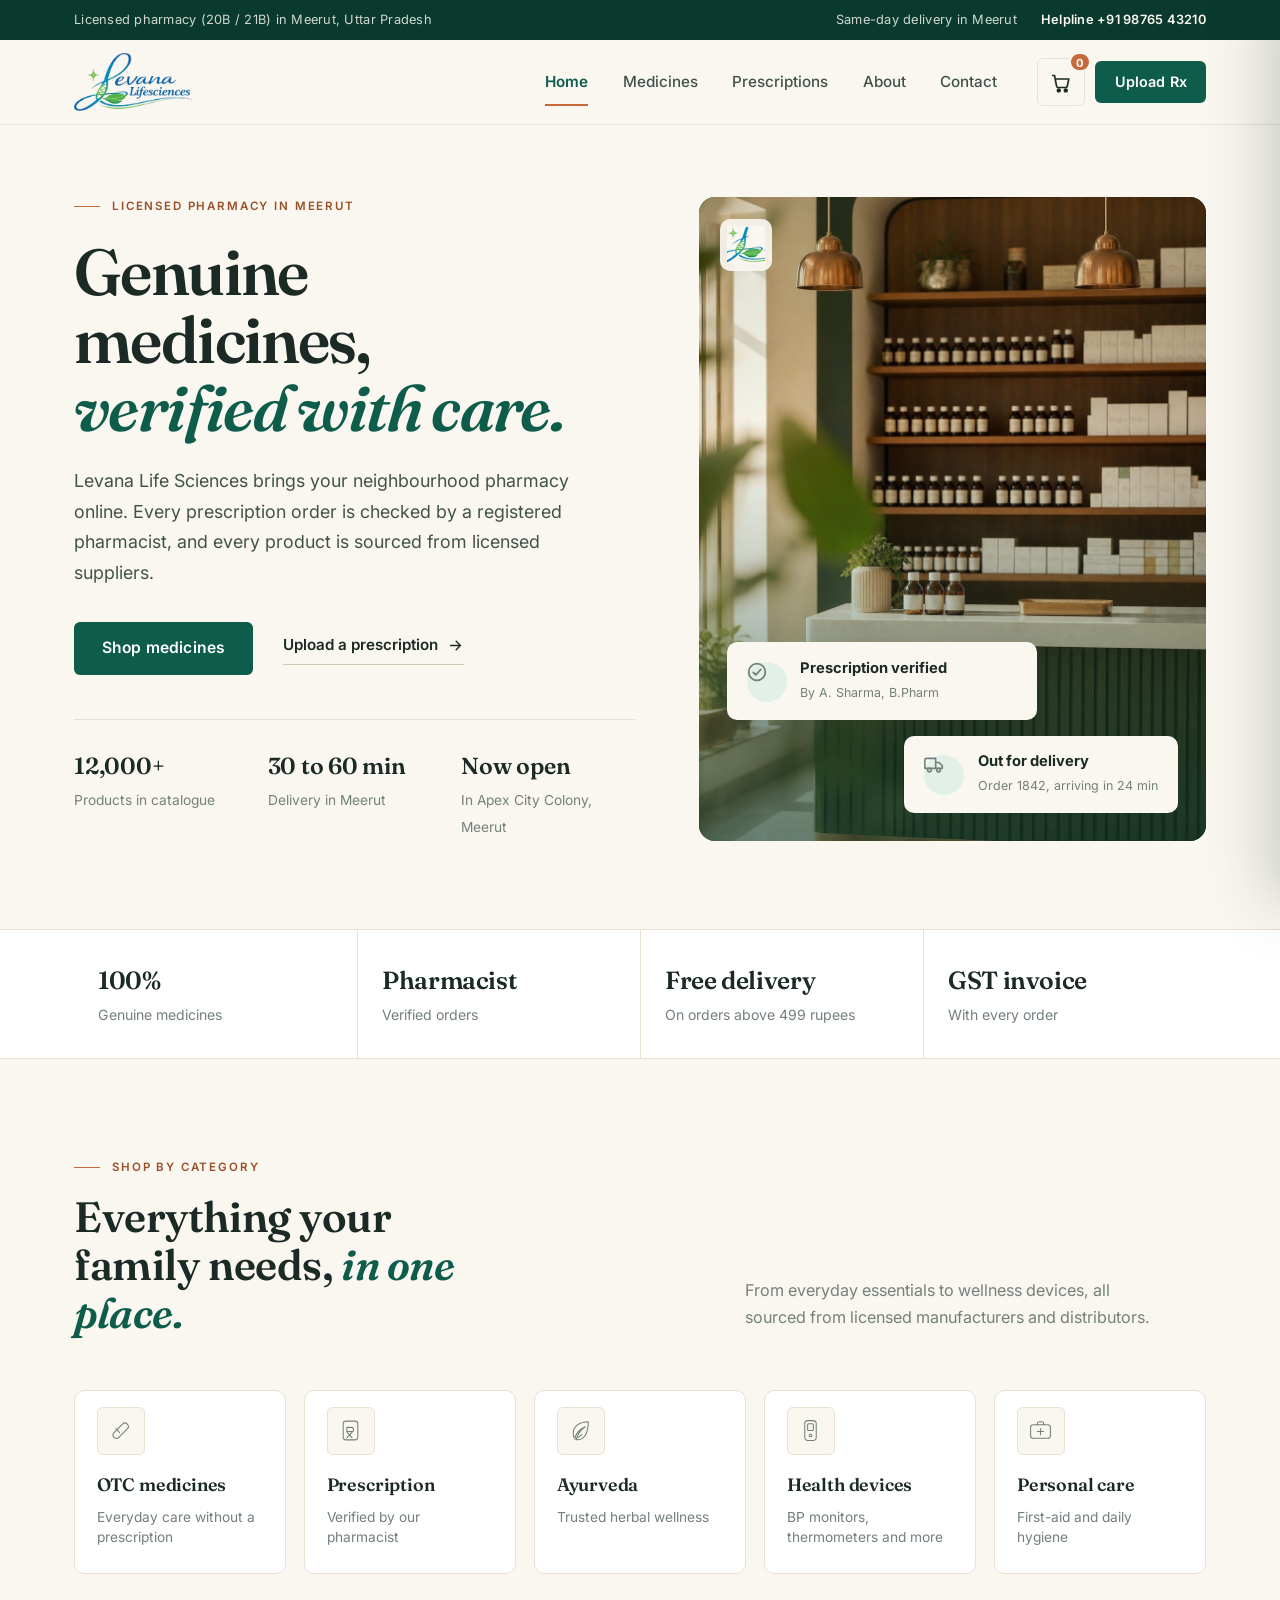
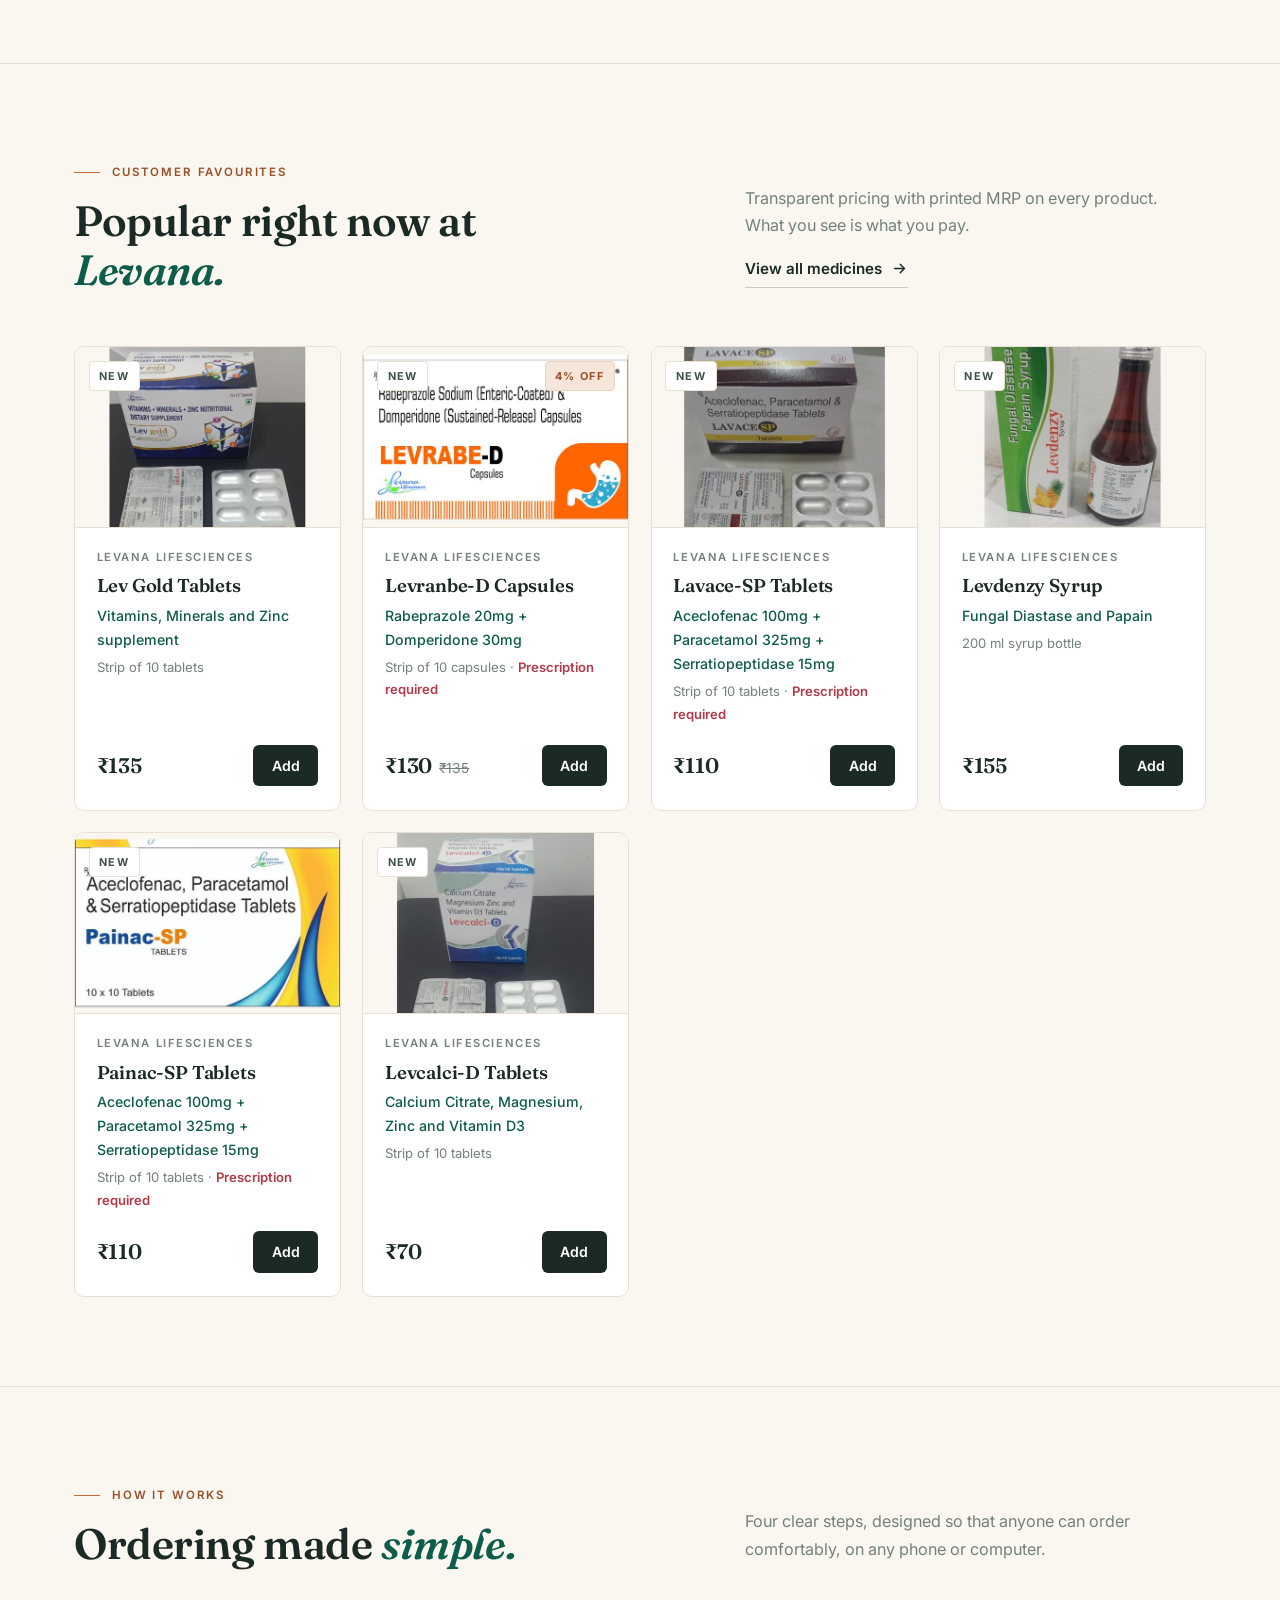
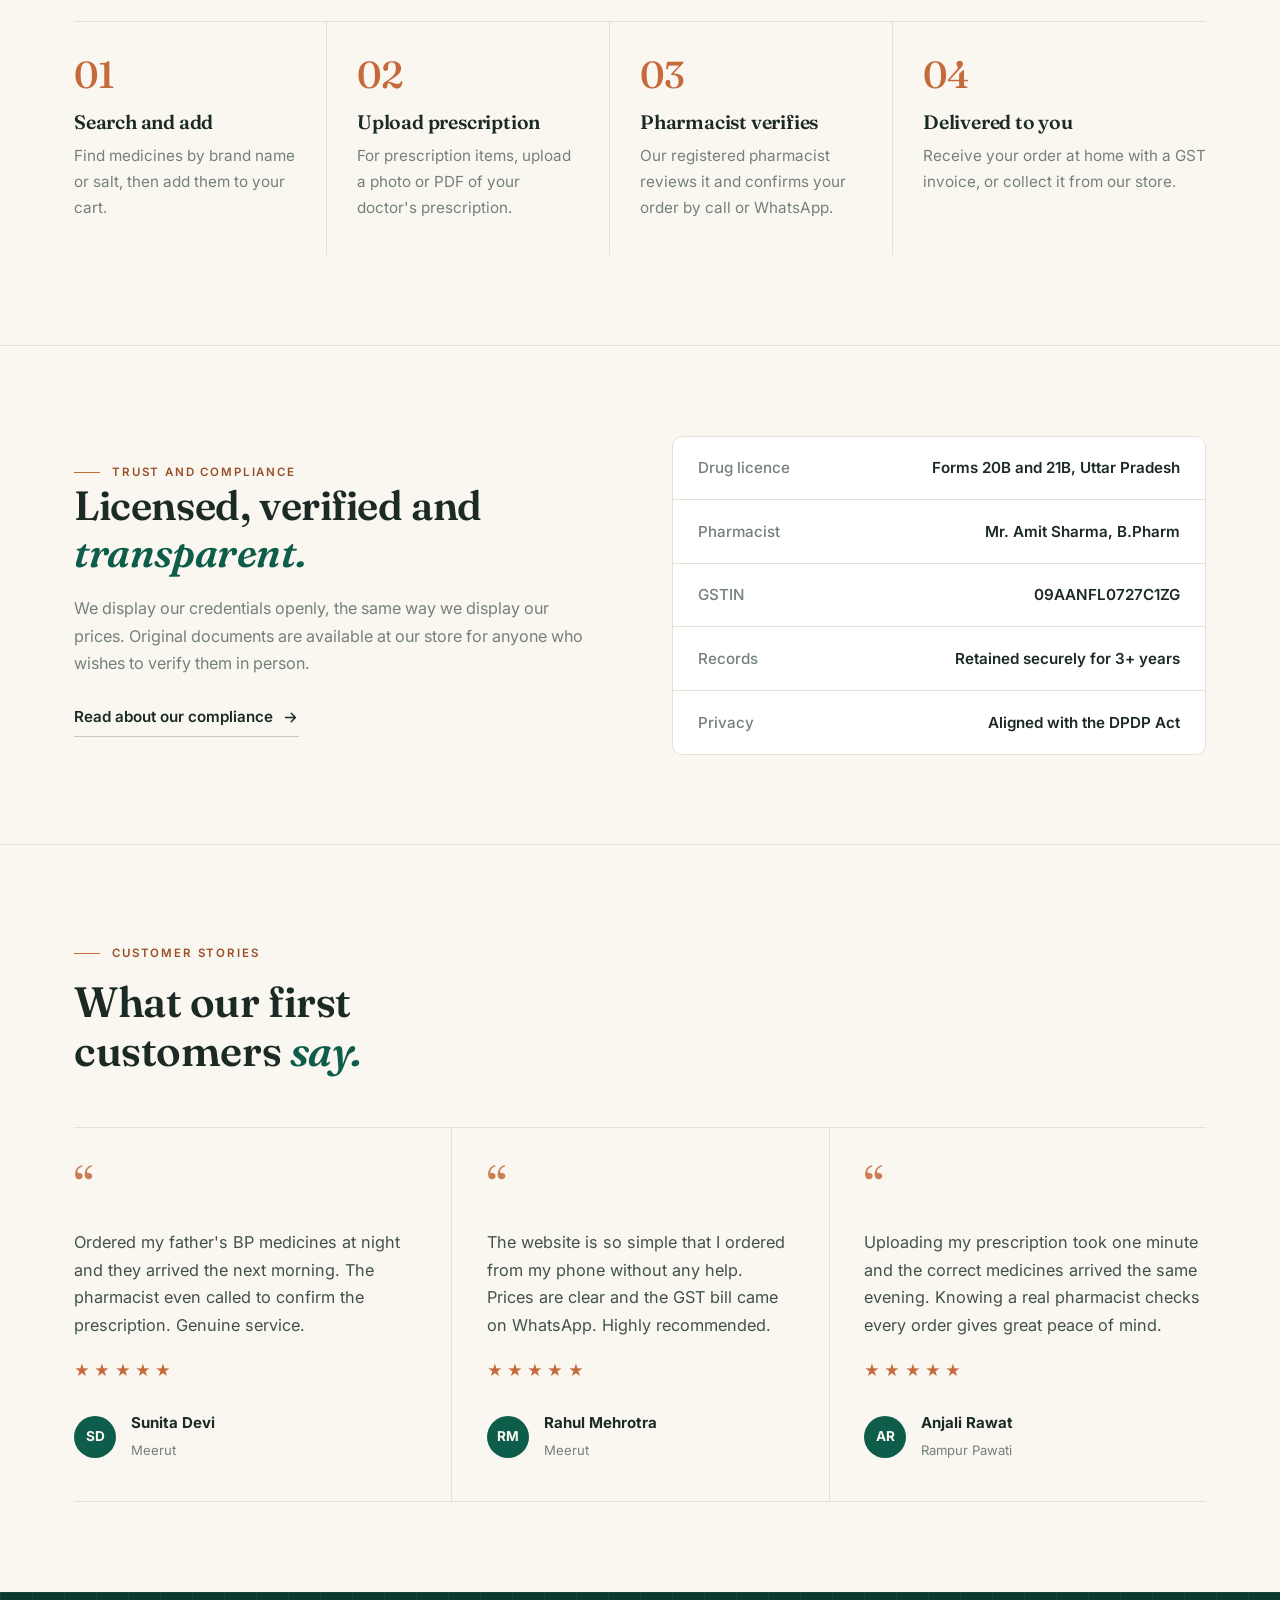
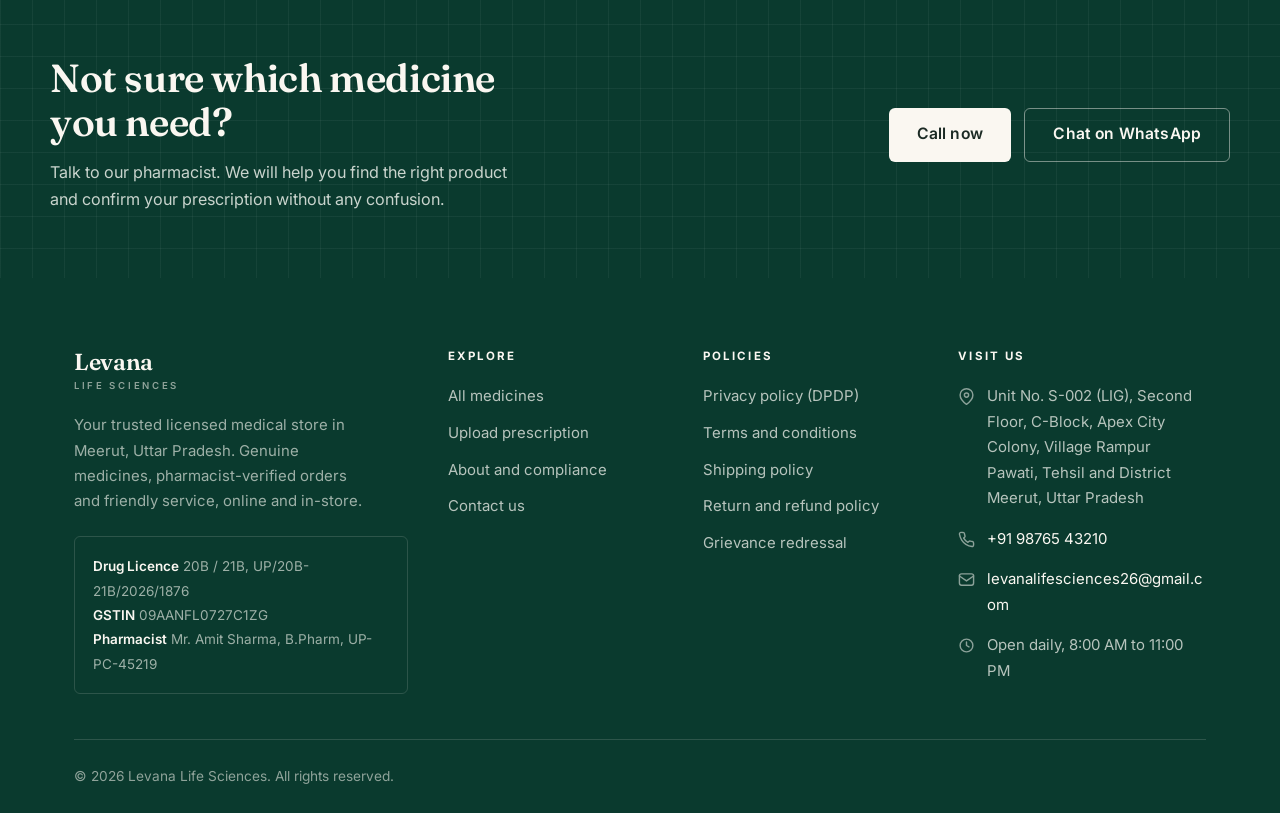
==== medical-store/index.html @ c4e9f348 "levana life sciences website" ====
<!DOCTYPE html>
<html lang="en">
<head>
<meta charset="UTF-8">
<meta name="viewport" content="width=device-width, initial-scale=1.0">
<title>Levana Life Sciences | Licensed Medical Store in Meerut, Uttar Pradesh</title>
<meta name="description" content="Levana Life Sciences is a licensed medical store in Meerut, Uttar Pradesh. Order genuine medicines, health devices and wellness products with pharmacist verification and fast local delivery.">
<meta property="og:type" content="website">
<meta property="og:site_name" content="Levana Life Sciences">
<meta property="og:title" content="Levana Life Sciences | Licensed Medical Store in Meerut, Uttar Pradesh">
<meta property="og:description" content="Levana Life Sciences is a licensed medical store in Meerut, Uttar Pradesh. Order genuine medicines, health devices and wellness products with pharmacist verification and fast local delivery.">
<meta name="theme-color" content="#0e5c4a">
<link rel="icon" href="[data-uri]">
<link rel="preconnect" href="https://fonts.googleapis.com"><link rel="preconnect" href="https://fonts.gstatic.com" crossorigin><link href="https://fonts.googleapis.com/css2?family=Fraunces:ital,opsz,wght@0,9..144,500;0,9..144,600;0,9..144,700;1,9..144,500;1,9..144,600&family=Inter:wght@400;500;600;700&display=swap" rel="stylesheet">
<style>
:root {
  --ink: #1b2a24;
  --ink-soft: #41524a;
  --muted: #74807a;
  --brand: #0e5c4a;
  --brand-deep: #0a3a2e;
  --accent: #c46a3b;
  --accent-dark: #9a4f28;
  --accent-soft: #f6e6da;
  --paper: #faf7f1;
  --surface: #ffffff;
  --line: #e8e0d3;
  --line-strong: #d3c8b8;
  --rx: #b23a48;
  --font-display: "Fraunces", Georgia, "Times New Roman", serif;
  --font-body: "Inter", system-ui, -apple-system, "Segoe UI", Roboto, Arial, sans-serif;
  --r-s: 6px;
  --r-m: 10px;
  --r-l: 16px;
  --shadow-float: 0 18px 40px rgba(15, 40, 32, 0.18);
  --shadow-drawer: -24px 0 60px rgba(15, 40, 32, 0.22);
}

*,
*::before,
*::after {
  box-sizing: border-box;
  margin: 0;
  padding: 0;
}

html {
  scroll-behavior: smooth;
  scroll-padding-top: 110px;
  -webkit-text-size-adjust: 100%;
  overflow-x: clip; /* FIX-OVERFLOW: no horizontal page scroll */
}

body {
  font-family: var(--font-body);
  font-size: 1.0125rem;
  line-height: 1.7;
  color: var(--ink-soft);
  background: var(--paper);
  overflow-x: clip; /* FIX-OVERFLOW: wide children cannot scroll the viewport sideways */
}

body.no-scroll {
  overflow: hidden;
}

/* FIX-MEDIA: images and icons scale inside their containers without distortion */
img,
svg {
  display: block;
  max-width: 100%;
  height: auto;
}

a {
  color: var(--brand);
  text-decoration: none;
}

a:hover {
  text-decoration: underline;
  text-underline-offset: 3px;
}

button {
  font: inherit;
  color: inherit;
  background: none;
  border: 0;
  cursor: pointer;
}

input,
select,
textarea {
  font: inherit;
  color: inherit;
}

ul {
  list-style: none;
}

h1,
h2,
h3,
h4 {
  font-family: var(--font-display);
  color: var(--ink);
  line-height: 1.14;
  font-weight: 600;
  letter-spacing: -0.01em;
}

:focus-visible {
  outline: 2.5px solid var(--accent);
  outline-offset: 3px;
}

::selection {
  background: var(--accent-soft);
  color: var(--ink);
}

/* FIX-LAYOUT: fluid container in flexible units, no fixed pixel widths */
.container {
  width: 100%;
  max-width: 73.75rem;
  margin-inline: auto;
  padding-inline: clamp(1.125rem, 4vw, 1.5rem);
}

.skip-link {
  position: absolute;
  top: -64px;
  left: 1.25rem;
  z-index: 300;
  background: var(--ink);
  color: #fff;
  padding: 0.8rem 1.35rem;
  border-radius: 0 0 var(--r-s) var(--r-s);
  transition: top 0.2s;
}

.skip-link:focus {
  top: 0;
  text-decoration: none;
}

.label {
  display: inline-flex;
  align-items: center;
  gap: 0.75rem;
  font-family: var(--font-body);
  font-size: 0.72rem;
  font-weight: 600;
  letter-spacing: 0.16em;
  text-transform: uppercase;
  color: var(--accent-dark);
}

.label::before {
  content: "";
  width: 26px;
  height: 1px;
  background: var(--accent);
}

.section {
  padding: clamp(3.25rem, 7vw, 5.75rem) 0;
}

.section--flush {
  border-top: 1px solid var(--line);
}

.sec-head {
  display: grid;
  grid-template-columns: minmax(0, 1.15fr) minmax(0, 0.85fr);
  gap: 1.5rem 3rem;
  align-items: end;
  margin-bottom: clamp(2.15rem, 5vw, 3.25rem);
}

.sec-head h2 {
  margin-top: 0.95rem;
  font-size: clamp(1.85rem, 3.6vw, 2.65rem);
  max-width: 16ch;
}

.sec-head h2 em,
.hero h1 em,
.page-head h1 em,
.split h2 em {
  font-style: italic;
  color: var(--brand);
}

.sec-head__side {
  color: var(--muted);
  padding-bottom: 0.35rem;
}

.sec-head__side p {
  max-width: 42ch;
}

.sec-head__side .link-arrow {
  margin-top: 1rem;
}

.link-arrow {
  display: inline-flex;
  align-items: center;
  gap: 0.55rem;
  font-weight: 600;
  font-size: 0.95rem;
  color: var(--ink);
  border-bottom: 1.5px solid var(--line-strong);
  padding-bottom: 0.35rem;
  transition: border-color 0.2s, color 0.2s, gap 0.2s;
}

.link-arrow:hover {
  text-decoration: none;
  color: var(--brand);
  border-color: var(--brand);
  gap: 0.85rem;
}

.link-arrow svg {
  width: 17px;
  height: 17px;
  flex-shrink: 0;
}

.btn {
  display: inline-flex;
  align-items: center;
  justify-content: center;
  gap: 0.6rem;
  min-height: 52px;
  padding: 0.8rem 1.75rem;
  border-radius: var(--r-s);
  font-weight: 600;
  font-size: 0.98rem;
  letter-spacing: 0.01em;
  transition: background 0.2s, color 0.2s, border-color 0.2s, transform 0.15s;
  white-space: nowrap;
}

.btn:hover {
  text-decoration: none;
  transform: translateY(-1px);
}

.btn:active {
  transform: translateY(0);
}

.btn--primary {
  background: var(--brand);
  color: #fff;
}

.btn--primary:hover {
  background: var(--brand-deep);
}

.btn--primary:disabled {
  background: var(--line-strong);
  color: var(--muted);
  cursor: not-allowed;
  transform: none;
}

.btn--ghost {
  border: 1.5px solid var(--line-strong);
  color: var(--ink);
  background: transparent;
}

.btn--ghost:hover {
  border-color: var(--brand);
  color: var(--brand);
}

.btn--light {
  background: var(--paper);
  color: var(--ink);
}

.btn--light:hover {
  background: #fff;
}

.btn--outline-light {
  border: 1.5px solid rgba(250, 247, 241, 0.45);
  color: var(--paper);
}

.btn--outline-light:hover {
  border-color: var(--paper);
  background: rgba(250, 247, 241, 0.1);
}

.btn--sm {
  min-height: 42px;
  padding: 0.55rem 1.2rem;
  font-size: 0.9rem;
}

.btn--block {
  width: 100%;
}

.icon-btn {
  position: relative;
  width: 48px;
  height: 48px;
  display: grid;
  place-items: center;
  border: 1px solid var(--line);
  border-radius: var(--r-s);
  color: var(--ink);
  background: transparent;
  transition: border-color 0.2s, background 0.2s;
}

.icon-btn:hover {
  border-color: var(--brand);
  background: var(--surface);
  text-decoration: none;
}

.icon-btn svg {
  width: 21px;
  height: 21px;
}

.announce {
  background: var(--brand-deep);
  color: #cfd8d1;
  font-size: 0.8rem;
  letter-spacing: 0.02em;
}

.announce .container {
  display: flex;
  align-items: center;
  justify-content: space-between;
  gap: 1rem;
  min-height: 40px;
  padding-block: 0.45rem;
}

.announce a {
  color: var(--paper);
  font-weight: 600;
}

.announce__right {
  display: flex;
  gap: 1.5rem;
}

.site-header {
  position: sticky;
  top: 0;
  z-index: 120;
  background: rgba(250, 247, 241, 0.94);
  backdrop-filter: blur(14px);
  border-bottom: 1px solid var(--line);
}

.header-inner {
  display: flex;
  align-items: center;
  gap: 2.5rem;
  min-height: 84px;
}

.brand {
  display: inline-flex;
  align-items: center;
  gap: 0.85rem;
  color: var(--ink);
  flex-shrink: 0;
}

.brand:hover {
  text-decoration: none;
}

/* FIX-MEDIA: client logo keeps aspect ratio and scales with the viewport */
.brand__logo {
  height: clamp(2.45rem, 4.5vw, 3.6rem);
  width: auto;
}

.brand__name {
  display: block;
  white-space: nowrap; /* FIX-NAV: brand text stays on one line */
  font-family: var(--font-display);
  font-size: 1.32rem;
  font-weight: 600;
  letter-spacing: -0.015em;
  line-height: 1.05;
}

.brand__sub {
  display: block;
  margin-top: 0.28rem;
  font-size: 0.6rem;
  font-weight: 600;
  letter-spacing: 0.28em;
  text-transform: uppercase;
  color: var(--muted);
}

.site-nav {
  margin-left: auto;
}

.site-nav ul {
  display: flex;
  align-items: center;
  gap: 2.15rem;
}

.site-nav a {
  position: relative;
  display: block;
  padding: 0.55rem 0;
  font-size: 0.955rem;
  font-weight: 500;
  color: var(--ink-soft);
}

.site-nav a:hover {
  color: var(--ink);
  text-decoration: none;
}

.site-nav a.is-active {
  color: var(--brand);
  font-weight: 600;
}

.site-nav a.is-active::after {
  content: "";
  position: absolute;
  left: 0;
  right: 0;
  bottom: -0.15rem;
  height: 2px;
  background: var(--accent);
}

.header-actions {
  display: flex;
  align-items: center;
  gap: 0.65rem;
  flex-shrink: 0;
}

.nav-toggle {
  display: none;
  width: 48px;
  height: 48px;
  border: 1px solid var(--line);
  border-radius: var(--r-s);
  place-items: center;
}

.nav-toggle span {
  position: relative;
  display: block;
  width: 20px;
  height: 2px;
  background: var(--ink);
  border-radius: 2px;
  transition: background 0.2s;
}

.nav-toggle span::before,
.nav-toggle span::after {
  content: "";
  position: absolute;
  left: 0;
  width: 20px;
  height: 2px;
  background: var(--ink);
  border-radius: 2px;
  transition: top 0.25s, transform 0.25s;
}

.nav-toggle span::before {
  top: -7px;
}

.nav-toggle span::after {
  top: 7px;
}

.nav-toggle.is-open span {
  background: transparent;
}

.nav-toggle.is-open span::before {
  top: 0;
  transform: rotate(45deg);
}

.nav-toggle.is-open span::after {
  top: 0;
  transform: rotate(-45deg);
}

.cart-count {
  position: absolute;
  top: -7px;
  right: -7px;
  min-width: 20px;
  height: 20px;
  padding: 0 5px;
  display: grid;
  place-items: center;
  background: var(--accent);
  color: #fff;
  font-size: 0.7rem;
  font-weight: 700;
  border-radius: 20px;
  border: 2px solid var(--paper);
}

.hero {
  padding: clamp(2.75rem, 6vw, 4.5rem) 0 clamp(3.25rem, 7vw, 5.5rem);
}

.hero__inner {
  display: grid;
  grid-template-columns: minmax(0, 1.05fr) minmax(0, 0.95fr);
  gap: clamp(2.25rem, 5vw, 4.25rem);
  align-items: stretch;
}

.hero__copy {
  display: flex;
  flex-direction: column;
  justify-content: center;
}

.hero h1 {
  margin-top: 1.35rem;
  font-size: clamp(2.55rem, 5.6vw, 4.05rem);
  letter-spacing: -0.025em;
  line-height: 1.05;
  max-width: 12ch;
}

.hero__lead {
  margin-top: 1.5rem;
  font-size: 1.12rem;
  color: var(--ink-soft);
  max-width: 46ch;
}

.hero__actions {
  display: flex;
  flex-wrap: wrap;
  align-items: center;
  gap: 1.15rem 1.85rem;
  margin-top: 2.15rem;
}

.hero__facts {
  display: grid;
  grid-template-columns: repeat(3, minmax(0, 1fr));
  gap: 1.25rem;
  margin-top: 2.75rem;
  border-top: 1px solid var(--line);
  padding-top: 1.65rem;
}

.hero-fact strong {
  display: block;
  font-family: var(--font-display);
  font-size: 1.45rem;
  font-weight: 600;
  color: var(--ink);
  letter-spacing: -0.01em;
}

.hero-fact span {
  font-size: 0.86rem;
  color: var(--muted);
}

.hero-panel {
  position: relative;
  display: flex;
  flex-direction: column;
  justify-content: flex-end;
  gap: 1rem;
  background: var(--brand-deep);
  border-radius: var(--r-l);
  min-height: 480px;
  padding: 1.75rem;
  overflow: hidden;
  background-image:
    linear-gradient(rgba(250, 247, 241, 0.05) 1px, transparent 1px),
    linear-gradient(90deg, rgba(250, 247, 241, 0.05) 1px, transparent 1px);
  background-size: 32px 32px;
}

.hero-panel__img {
  position: absolute;
  inset: 0;
  width: 100%;
  height: 100%;
  object-fit: cover;
}

.hero-panel__veil {
  position: absolute;
  inset: 0;
  background: linear-gradient(180deg, rgba(10, 58, 46, 0.12) 0%, rgba(10, 58, 46, 0.02) 38%, rgba(10, 58, 46, 0.62) 100%);
}

.hero-panel__badge {
  position: absolute;
  top: 1.35rem;
  left: 1.35rem;
  width: 52px;
  height: 52px;
  border-radius: var(--r-m);
  background: rgba(250, 247, 241, 0.92);
  color: var(--brand);
  display: grid;
  place-items: center;
  z-index: 1;
}

.hero-panel__badge img {
  width: 38px;
  height: 38px;
  object-fit: contain;
}

.media-frame {
  border-radius: var(--r-l);
  overflow: hidden;
  border: 1px solid var(--line);
  aspect-ratio: 4 / 3;
  background: #eef3ef;
}

.media-frame img {
  width: 100%;
  height: 100%;
  object-fit: cover;
  display: block;
}

.media-frame--wide {
  aspect-ratio: 16 / 8;
  margin-bottom: 1.35rem;
}

.status-card {
  position: relative;
  z-index: 1;
  display: flex;
  align-items: center;
  gap: 0.85rem;
  background: var(--paper);
  border-radius: var(--r-m);
  padding: 1.05rem 1.25rem;
  box-shadow: var(--shadow-float);
  max-width: 310px;
}

.status-card--right {
  margin-left: auto;
}

.status-card__icon {
  width: 40px;
  height: 40px;
  border-radius: 50%;
  background: #e3efe9;
  color: var(--brand);
  display: grid;
  place-items: center;
  flex-shrink: 0;
}

.status-card__icon svg {
  width: 20px;
  height: 20px;
}

.status-card strong {
  display: block;
  color: var(--ink);
  font-size: 0.92rem;
  line-height: 1.35;
}

.status-card span {
  display: block;
  margin-top: 0.15rem;
  font-size: 0.78rem;
  color: var(--muted);
}

.factbar {
  border-top: 1px solid var(--line);
  border-bottom: 1px solid var(--line);
  background: var(--surface);
}

.factbar .container {
  display: grid;
  grid-template-columns: repeat(4, minmax(0, 1fr));
}

.factbar__item {
  padding: 1.85rem 1.5rem;
  border-left: 1px solid var(--line);
}

.factbar__item:first-child {
  border-left: 0;
}

.factbar__item strong {
  display: block;
  font-family: var(--font-display);
  font-size: 1.55rem;
  font-weight: 600;
  color: var(--ink);
  letter-spacing: -0.015em;
}

.factbar__item span {
  font-size: 0.88rem;
  color: var(--muted);
}

.cat-grid {
  display: grid;
  grid-template-columns: repeat(5, minmax(0, 1fr));
  gap: 1.15rem;
}

.cat-card {
  display: flex;
  flex-direction: column;
  gap: 0.95rem;
  background: var(--surface);
  border: 1px solid var(--line);
  border-radius: var(--r-m);
  padding: 1.55rem 1.35rem;
  color: var(--ink);
  transition: border-color 0.2s, transform 0.2s;
}

.cat-card:hover {
  text-decoration: none;
  border-color: var(--brand);
  transform: translateY(-3px);
}

.cat-card__icon {
  width: 48px;
  height: 48px;
  border: 1px solid var(--line);
  border-radius: var(--r-s);
  display: grid;
  place-items: center;
  color: var(--brand);
  background: var(--paper);
}

.cat-card__icon svg {
  width: 25px;
  height: 25px;
}

.cat-card strong {
  font-family: var(--font-display);
  font-size: 1.12rem;
  font-weight: 600;
  letter-spacing: -0.01em;
}

.cat-card span {
  font-size: 0.86rem;
  color: var(--muted);
  line-height: 1.5;
  margin-top: -0.55rem;
}

.product-grid {
  display: grid;
  /* FIX-LAYOUT: min() keeps each track inside very narrow screens */
  grid-template-columns: repeat(auto-fill, minmax(min(258px, 100%), 1fr));
  gap: 1.35rem;
}

.product-card {
  display: flex;
  flex-direction: column;
  background: var(--surface);
  border: 1px solid var(--line);
  border-radius: var(--r-m);
  overflow: hidden;
  transition: border-color 0.2s, transform 0.2s;
}

.product-card:hover {
  border-color: var(--brand);
  transform: translateY(-3px);
}

.product-card__media {
  position: relative;
  aspect-ratio: 5 / 3.4;
  display: grid;
  place-items: center;
  border-bottom: 1px solid var(--line);
}

.tint-pain {
  background: #eaf1ee;
}

.tint-digestive {
  background: #f3ede3;
}

.tint-vitamins {
  background: #f2efe4;
}

.tint-ayurveda {
  background: #e9f0e4;
}

.tint-devices {
  background: #e9edf3;
}

.tint-personal {
  background: #f3eae6;
}

.product-card__icon {
  width: 98px;
  height: 98px;
  color: var(--brand);
}

.product-card__icon svg {
  width: 100%;
  height: 100%;
}

/* FIX-MEDIA: real pack photos sit fully inside the card so brand names stay readable */
.product-card__media--photo {
  background: var(--surface);
}

.product-card__photo {
  width: 100%;
  height: 100%;
  object-fit: contain;
}

.pill-tag {
  position: absolute;
  top: 0.85rem;
  font-size: 0.68rem;
  font-weight: 700;
  letter-spacing: 0.12em;
  text-transform: uppercase;
  padding: 0.32rem 0.6rem;
  border-radius: 4px;
  background: var(--surface);
  border: 1px solid var(--line);
  color: var(--ink-soft);
}

.pill-tag--left {
  left: 0.85rem;
}

.pill-tag--right {
  right: 0.85rem;
}

.pill-tag--rx {
  color: var(--rx);
  border-color: #e5c4c8;
  background: #fbf2f3;
}

.pill-tag--off {
  color: var(--accent-dark);
  border-color: #ecd3c1;
  background: var(--accent-soft);
}

.product-card__body {
  display: flex;
  flex-direction: column;
  flex: 1;
  padding: 1.25rem 1.35rem 1.45rem;
}

.product-card__company {
  font-size: 0.7rem;
  font-weight: 600;
  letter-spacing: 0.14em;
  text-transform: uppercase;
  color: var(--muted);
}

.product-card__name {
  margin-top: 0.45rem;
  font-family: var(--font-display);
  font-size: 1.16rem;
  font-weight: 600;
  color: var(--ink);
  letter-spacing: -0.01em;
  line-height: 1.3;
}

.product-card__salt {
  margin-top: 0.35rem;
  font-size: 0.885rem;
  color: var(--brand);
  font-weight: 500;
}

.product-card__pack {
  margin-top: 0.25rem;
  font-size: 0.82rem;
  color: var(--muted);
}

.rx-mark {
  color: var(--rx);
  font-weight: 600;
}

.product-card__foot {
  margin-top: auto;
  padding-top: 1.25rem;
  display: flex;
  align-items: center;
  justify-content: space-between;
  gap: 0.85rem;
}

.price strong {
  font-family: var(--font-display);
  font-size: 1.32rem;
  font-weight: 600;
  color: var(--ink);
  letter-spacing: -0.01em;
}

.price s {
  margin-left: 0.45rem;
  font-size: 0.86rem;
  color: var(--muted);
}

.btn-add {
  min-height: 40px;
  padding: 0.55rem 1.15rem;
  border-radius: var(--r-s);
  background: var(--ink);
  color: #fff;
  font-size: 0.88rem;
  font-weight: 600;
  transition: background 0.2s;
}

.btn-add:hover {
  background: var(--brand);
}

.btn-add:disabled {
  background: var(--line-strong);
  color: var(--surface);
  cursor: default;
}

.steps-row {
  display: grid;
  grid-template-columns: repeat(4, minmax(0, 1fr));
  border-top: 1px solid var(--line);
}

.step-item {
  padding: 2.15rem 1.85rem 2.15rem 0;
  border-right: 1px solid var(--line);
  padding-right: 1.85rem;
  margin-right: 1.85rem;
}

.step-item:last-child {
  border-right: 0;
  margin-right: 0;
  padding-right: 0;
}

.step-item__num {
  font-family: var(--font-display);
  font-size: 2.35rem;
  font-weight: 500;
  color: var(--accent);
  letter-spacing: -0.02em;
  line-height: 1;
}

.step-item h3 {
  margin-top: 1.05rem;
  font-size: 1.22rem;
}

.step-item p {
  margin-top: 0.65rem;
  font-size: 0.955rem;
  color: var(--muted);
}

.split {
  display: grid;
  grid-template-columns: minmax(0, 1fr) minmax(0, 1fr);
  gap: clamp(2.25rem, 5vw, 4.5rem);
  align-items: center;
}

.split h2 {
  font-size: clamp(1.85rem, 3.4vw, 2.55rem);
  max-width: 17ch;
}

.split > div > p {
  margin-top: 1.25rem;
  color: var(--muted);
  max-width: 52ch;
}

.split .link-arrow {
  margin-top: 1.65rem;
}

.story-specs {
  margin-top: clamp(2rem, 4vw, 2.75rem);
}

.spec-rows {
  background: var(--surface);
  border: 1px solid var(--line);
  border-radius: var(--r-m);
  overflow: hidden;
}

.spec-row {
  display: flex;
  justify-content: space-between;
  gap: 1.25rem;
  padding: 1.15rem 1.55rem;
  border-bottom: 1px solid var(--line);
  font-size: 0.95rem;
}

.spec-row:last-child {
  border-bottom: 0;
}

.spec-row dt {
  color: var(--muted);
  font-weight: 500;
}

.spec-row dd {
  color: var(--ink);
  font-weight: 600;
  text-align: right;
}

.quotes {
  display: grid;
  grid-template-columns: repeat(3, minmax(0, 1fr));
  border-top: 1px solid var(--line);
  border-bottom: 1px solid var(--line);
}

.quote {
  padding: 2.35rem 2.15rem;
  border-left: 1px solid var(--line);
}

.quote:first-child {
  border-left: 0;
  padding-left: 0;
}

.quote:last-child {
  padding-right: 0;
}

.quote__mark {
  font-family: var(--font-display);
  font-size: 3.25rem;
  line-height: 0.8;
  color: var(--accent);
  opacity: 0.85;
}

.quote__stars {
  margin-top: 1.15rem;
  color: var(--accent);
  font-size: 0.95rem;
  letter-spacing: 0.28em;
}

.quote p {
  margin-top: 1.35rem;
  color: var(--ink-soft);
  font-size: 1.02rem;
}

.quote footer {
  margin-top: 1.65rem;
  display: flex;
  align-items: center;
  gap: 0.95rem;
}

.quote__avatar {
  width: 42px;
  height: 42px;
  border-radius: 50%;
  background: var(--brand);
  color: var(--paper);
  display: grid;
  place-items: center;
  font-size: 0.85rem;
  font-weight: 700;
  flex-shrink: 0;
}

.quote__who strong {
  display: block;
  color: var(--ink);
  font-size: 0.94rem;
}

.quote__who span {
  font-size: 0.82rem;
  color: var(--muted);
}

.cta-band {
  background: var(--brand-deep);
  color: #c9d4cd;
  background-image:
    linear-gradient(rgba(250, 247, 241, 0.05) 1px, transparent 1px),
    linear-gradient(90deg, rgba(250, 247, 241, 0.05) 1px, transparent 1px);
  background-size: 32px 32px;
}

.cta-band .container {
  display: flex;
  flex-wrap: wrap;
  align-items: center;
  justify-content: space-between;
  gap: 1.75rem;
  padding: clamp(2.75rem, 5.5vw, 4rem) 0;
}

.cta-band h2 {
  color: var(--paper);
  font-size: clamp(1.75rem, 3.4vw, 2.45rem);
  max-width: 18ch;
}

.cta-band p {
  margin-top: 0.85rem;
  max-width: 48ch;
}

.cta-band__actions {
  display: flex;
  flex-wrap: wrap;
  gap: 0.85rem;
}

.page-head {
  padding: clamp(2.5rem, 5.5vw, 4rem) 0 clamp(2.15rem, 4.5vw, 3.15rem);
  border-bottom: 1px solid var(--line);
  background: var(--surface);
}

.page-head .label {
  margin-bottom: 1.15rem;
}

.page-head h1 {
  font-size: clamp(2.25rem, 5vw, 3.45rem);
  letter-spacing: -0.025em;
  max-width: 16ch;
}

.page-head__lead {
  margin-top: 1.25rem;
  max-width: 58ch;
  color: var(--muted);
  font-size: 1.08rem;
}

.searchbar {
  display: flex;
  max-width: 620px;
  margin-top: 2rem;
  border: 1.5px solid var(--line-strong);
  border-radius: var(--r-s);
  background: var(--paper);
  overflow: hidden;
  transition: border-color 0.2s;
}

.searchbar:focus-within {
  border-color: var(--brand);
}

.searchbar input {
  flex: 1;
  min-width: 0;
  height: 58px;
  padding: 0 1.25rem;
  border: 0;
  background: transparent;
  font-size: 1.02rem;
}

.searchbar input:focus {
  outline: none;
}

.searchbar button {
  padding: 0 1.75rem;
  background: var(--brand);
  color: #fff;
  font-weight: 600;
  transition: background 0.2s;
}

.searchbar button:hover {
  background: var(--brand-deep);
}

.toolbar {
  display: flex;
  flex-wrap: wrap;
  align-items: center;
  justify-content: space-between;
  gap: 1.15rem;
  margin: 2rem 0 1.65rem;
}

.chips {
  display: flex;
  flex-wrap: wrap;
  gap: 0.55rem;
}

.chip {
  padding: 0.58rem 1.15rem;
  border: 1px solid var(--line-strong);
  border-radius: var(--r-s);
  background: var(--surface);
  font-size: 0.9rem;
  font-weight: 500;
  color: var(--ink-soft);
  transition: all 0.18s;
}

.chip:hover {
  border-color: var(--brand);
  color: var(--brand);
}

.chip.is-active {
  background: var(--ink);
  border-color: var(--ink);
  color: var(--paper);
}

.sortbox {
  display: flex;
  align-items: center;
  gap: 0.75rem;
  font-size: 0.92rem;
  font-weight: 500;
  color: var(--muted);
}

.sortbox select {
  height: 46px;
  max-width: 100%; /* FIX-OVERFLOW: sort select shrinks on small screens */
  min-width: 0;
  padding: 0 2.35rem 0 1rem;
  border: 1px solid var(--line-strong);
  border-radius: var(--r-s);
  background: var(--surface)
    url("data:image/svg+xml,%3Csvg xmlns='http://www.w3.org/2000/svg' width='16' height='16' viewBox='0 0 24 24' fill='none' stroke='%2374807a' stroke-width='2.4' stroke-linecap='round'%3E%3Cpath d='M6 9l6 6 6-6'/%3E%3C/svg%3E")
    no-repeat right 0.95rem center;
  font-weight: 500;
  color: var(--ink);
  appearance: none;
}

.result-line {
  font-size: 0.92rem;
  color: var(--muted);
  margin-bottom: 1.35rem;
}

.empty-state {
  text-align: center;
  padding: 4rem 1.25rem;
  border: 1px dashed var(--line-strong);
  border-radius: var(--r-m);
  background: var(--surface);
}

.empty-state strong {
  display: block;
  font-family: var(--font-display);
  font-size: 1.35rem;
  color: var(--ink);
  margin-bottom: 0.5rem;
}

.info-strip {
  margin-top: 2.5rem;
  display: grid;
  /* FIX-LAYOUT: auto-fit grid flexes between 4, 3, 2 and 1 columns */
  grid-template-columns: repeat(auto-fit, minmax(min(230px, 100%), 1fr));
  gap: 1.15rem;
}

.info-strip__item {
  background: var(--surface);
  border: 1px solid var(--line);
  border-radius: var(--r-m);
  padding: 1.55rem 1.5rem;
}

.info-strip__item strong {
  display: block;
  font-family: var(--font-display);
  color: var(--ink);
  font-size: 1.08rem;
  margin-bottom: 0.45rem;
}

.info-strip__item p {
  font-size: 0.92rem;
  color: var(--muted);
}

.rx-layout {
  display: grid;
  grid-template-columns: minmax(0, 1.05fr) minmax(0, 0.95fr);
  gap: clamp(1.85rem, 4vw, 3.5rem);
  align-items: start;
}

.rx-panel {
  background: var(--surface);
  border: 1px solid var(--line);
  border-radius: var(--r-m);
  padding: clamp(1.65rem, 3.5vw, 2.35rem);
}

.rx-panel h2 {
  font-size: 1.55rem;
}

.rx-panel .lead {
  margin: 0.75rem 0 1.55rem;
  color: var(--muted);
}

.dropzone {
  border: 1.5px dashed var(--brand);
  border-radius: var(--r-m);
  background: var(--paper);
  padding: 2.65rem 1.5rem;
  text-align: center;
  cursor: pointer;
  transition: background 0.2s, border-color 0.2s;
}

.dropzone:hover,
.dropzone.is-drag {
  background: #eef3ef;
  border-color: var(--accent);
}

.dropzone svg {
  width: 46px;
  height: 46px;
  margin: 0 auto 1.05rem;
  color: var(--brand);
}

.dropzone strong {
  display: block;
  font-size: 1.08rem;
  color: var(--ink);
}

.dropzone p {
  margin-top: 0.4rem;
  font-size: 0.92rem;
  color: var(--muted);
}

.rx-file-list {
  margin: 1.15rem 0;
  display: grid;
  gap: 0.55rem;
}

.rx-file {
  display: flex;
  align-items: center;
  gap: 0.85rem;
  border: 1px solid var(--line);
  border-radius: var(--r-s);
  padding: 0.7rem 0.95rem;
  font-size: 0.9rem;
  background: var(--paper);
}

.rx-file__name {
  flex: 1;
  min-width: 0;
  font-weight: 600;
  color: var(--ink);
  overflow: hidden;
  text-overflow: ellipsis;
  white-space: nowrap;
}

.rx-file__size {
  color: var(--muted);
  font-size: 0.82rem;
}

.note {
  display: flex;
  gap: 0.75rem;
  align-items: flex-start;
  margin-top: 1.35rem;
  padding: 1.05rem 1.2rem;
  border: 1px solid var(--line);
  border-left: 3px solid var(--accent);
  border-radius: var(--r-s);
  background: var(--surface);
  font-size: 0.92rem;
  color: var(--ink-soft);
}

.note svg {
  width: 19px;
  height: 19px;
  flex-shrink: 0;
  margin-top: 3px;
  color: var(--accent-dark);
}

.rx-steps {
  display: grid;
  gap: 1.15rem;
}

.rx-step {
  display: flex;
  gap: 1.15rem;
  background: var(--surface);
  border: 1px solid var(--line);
  border-radius: var(--r-m);
  padding: 1.55rem;
}

.rx-step__num {
  width: 42px;
  height: 42px;
  flex-shrink: 0;
  border: 1px solid var(--line-strong);
  border-radius: var(--r-s);
  display: grid;
  place-items: center;
  font-family: var(--font-display);
  font-size: 1.15rem;
  color: var(--accent-dark);
}

.rx-step h3 {
  font-size: 1.12rem;
}

.rx-step p {
  margin-top: 0.45rem;
  font-size: 0.93rem;
  color: var(--muted);
}

.cred-grid {
  display: grid;
  grid-template-columns: repeat(3, minmax(0, 1fr));
  gap: 1.15rem;
}

.cred-card {
  background: var(--surface);
  border: 1px solid var(--line);
  border-radius: var(--r-m);
  padding: 1.85rem 1.65rem;
  display: flex;
  flex-direction: column;
}

.cred-card__icon {
  width: 48px;
  height: 48px;
  border: 1px solid var(--line);
  border-radius: var(--r-s);
  display: grid;
  place-items: center;
  color: var(--brand);
  background: var(--paper);
}

.cred-card__icon svg {
  width: 24px;
  height: 24px;
}

.cred-card h3 {
  margin-top: 1.15rem;
  font-size: 1.22rem;
}

.cred-card > p {
  margin-top: 0.55rem;
  font-size: 0.93rem;
  color: var(--muted);
  flex: 1;
}

.cred-card .value {
  display: block;
  margin: 1.15rem 0 1.35rem;
  padding: 0.95rem 1.05rem;
  background: var(--paper);
  border: 1px solid var(--line);
  border-radius: var(--r-s);
  font-size: 0.9rem;
  font-weight: 600;
  color: var(--ink);
  line-height: 1.65;
}

.prose h2 {
  font-size: clamp(1.65rem, 3vw, 2.15rem);
  margin-top: 0.35rem;
}

.prose p {
  margin-top: 1.05rem;
  color: var(--muted);
  max-width: 62ch;
}

.prose ul {
  margin-top: 1.25rem;
  display: grid;
  gap: 0.75rem;
}

.prose li {
  position: relative;
  padding-left: 1.55rem;
  color: var(--muted);
  max-width: 62ch;
}

.prose li::before {
  content: "";
  position: absolute;
  left: 0;
  top: 0.72em;
  width: 8px;
  height: 8px;
  border: 1.5px solid var(--accent);
  border-radius: 50%;
}

.contact-grid {
  display: grid;
  grid-template-columns: minmax(0, 0.95fr) minmax(0, 1.05fr);
  gap: clamp(1.85rem, 4vw, 3.5rem);
  align-items: start;
}

.contact-cards {
  display: grid;
  gap: 1.05rem;
}

.contact-card {
  display: flex;
  gap: 1.15rem;
  background: var(--surface);
  border: 1px solid var(--line);
  border-radius: var(--r-m);
  padding: 1.45rem 1.55rem;
}

.contact-card__icon {
  width: 44px;
  height: 44px;
  flex-shrink: 0;
  border: 1px solid var(--line);
  border-radius: var(--r-s);
  display: grid;
  place-items: center;
  color: var(--brand);
  background: var(--paper);
}

.contact-card__icon svg {
  width: 21px;
  height: 21px;
}

.contact-card strong {
  display: block;
  color: var(--ink);
  font-size: 1.02rem;
}

.contact-card p,
.contact-card a {
  margin-top: 0.25rem;
  font-size: 0.93rem;
  color: var(--muted);
}

.contact-card a:hover {
  color: var(--brand);
}

.form-box {
  background: var(--surface);
  border: 1px solid var(--line);
  border-radius: var(--r-m);
  padding: clamp(1.65rem, 3.5vw, 2.35rem);
}

.form-box h2 {
  font-size: 1.55rem;
}

.form-box .lead {
  margin: 0.65rem 0 1.75rem;
  color: var(--muted);
}

.form-grid {
  display: grid;
  grid-template-columns: minmax(0, 1fr) minmax(0, 1fr);
  gap: 1.15rem;
}

.field {
  display: grid;
  gap: 0.45rem;
}

.field--full {
  grid-column: 1 / -1;
}

.field label {
  font-size: 0.88rem;
  font-weight: 600;
  color: var(--ink);
}

.field input,
.field textarea {
  width: 100%;
  border: 1.5px solid var(--line-strong);
  border-radius: var(--r-s);
  background: var(--paper);
  padding: 0.85rem 1.05rem;
  font-size: 0.98rem;
  transition: border-color 0.2s;
}

.field input:focus,
.field textarea:focus {
  outline: none;
  border-color: var(--brand);
  background: var(--surface);
}

.field textarea {
  min-height: 130px;
  resize: vertical;
}

.map-card {
  margin-top: 1.15rem;
  background: var(--brand-deep);
  color: var(--paper);
  border-radius: var(--r-m);
  padding: 2.15rem;
  background-image:
    linear-gradient(rgba(250, 247, 241, 0.05) 1px, transparent 1px),
    linear-gradient(90deg, rgba(250, 247, 241, 0.05) 1px, transparent 1px);
  background-size: 26px 26px;
}

.map-card strong {
  display: block;
  font-family: var(--font-display);
  font-size: 1.22rem;
}

.map-card p {
  margin-top: 0.55rem;
  color: #c9d4cd;
  font-size: 0.95rem;
}

.map-card a {
  display: inline-block;
  margin-top: 1.15rem;
  color: var(--paper);
  font-weight: 600;
  border-bottom: 1.5px solid rgba(250, 247, 241, 0.4);
  padding-bottom: 0.25rem;
}

.map-card a:hover {
  text-decoration: none;
  border-color: var(--paper);
}

.faq {
  display: grid;
  gap: 0.75rem;
  max-width: 820px;
}

.faq details {
  background: var(--surface);
  border: 1px solid var(--line);
  border-radius: var(--r-m);
  overflow: hidden;
}

.faq summary {
  list-style: none;
  cursor: pointer;
  display: flex;
  justify-content: space-between;
  align-items: center;
  gap: 1.15rem;
  padding: 1.35rem 1.55rem;
  font-weight: 600;
  font-size: 1.02rem;
  color: var(--ink);
  min-height: 62px;
}

.faq summary::-webkit-details-marker {
  display: none;
}

.faq summary::after {
  content: "";
  width: 11px;
  height: 11px;
  flex-shrink: 0;
  border-right: 2px solid var(--brand);
  border-bottom: 2px solid var(--brand);
  transform: rotate(45deg) translateY(-2px);
  transition: transform 0.25s;
}

.faq details[open] summary::after {
  transform: rotate(225deg) translateY(-2px);
}

.faq__body {
  padding: 0 1.55rem 1.55rem;
  color: var(--muted);
  font-size: 0.97rem;
  max-width: 68ch;
}

.site-footer {
  background: var(--brand-deep);
  color: #b7c4bd;
  font-size: 0.935rem;
  padding: clamp(3rem, 6vw, 4.5rem) 0 0;
}

.footer-grid {
  display: grid;
  grid-template-columns: minmax(0, 1.55fr) minmax(0, 1fr) minmax(0, 1fr) minmax(0, 1.15fr);
  gap: 2.5rem;
  padding-bottom: 2.85rem;
}

.footer-brand .brand__name {
  color: var(--paper);
  font-size: 1.45rem;
}

.footer-brand .brand__sub {
  color: #8fa39a;
}

.footer-brand p {
  margin-top: 1.15rem;
  max-width: 32ch;
  color: #9db0a7;
}

.footer-legal {
  margin-top: 1.35rem;
  padding: 1.05rem 1.15rem;
  border: 1px solid rgba(250, 247, 241, 0.14);
  border-radius: var(--r-s);
  font-size: 0.845rem;
  line-height: 1.8;
  color: #9db0a7;
}

.footer-legal strong {
  color: var(--paper);
  font-weight: 600;
}

.site-footer h4 {
  color: var(--paper);
  font-family: var(--font-body);
  font-size: 0.72rem;
  font-weight: 700;
  letter-spacing: 0.18em;
  text-transform: uppercase;
  margin-bottom: 1.35rem;
}

.footer-links {
  display: grid;
  gap: 0.7rem;
}

.footer-links a {
  color: #b7c4bd;
}

.footer-links a:hover {
  color: #fff;
  text-decoration: none;
}

.footer-contact {
  display: grid;
  gap: 0.95rem;
}

.footer-contact li {
  display: flex;
  gap: 0.75rem;
  align-items: flex-start;
}

.footer-contact svg {
  width: 17px;
  height: 17px;
  flex-shrink: 0;
  margin-top: 4px;
  opacity: 0.75;
}

.footer-contact a {
  color: var(--paper);
}

.footer-bottom {
  border-top: 1px solid rgba(250, 247, 241, 0.14);
  padding: 1.55rem 0;
  display: flex;
  flex-wrap: wrap;
  align-items: center;
  justify-content: space-between;
  gap: 1rem;
  font-size: 0.855rem;
  color: #8fa39a;
}

.overlay {
  position: fixed;
  inset: 0;
  z-index: 200;
  background: rgba(15, 35, 28, 0.5);
  backdrop-filter: blur(3px);
}

.overlay[hidden] {
  display: none;
}

.cart-drawer {
  position: fixed;
  top: 0;
  right: 0;
  z-index: 210;
  width: min(430px, 100%);
  height: 100vh;
  height: 100dvh;
  background: var(--paper);
  box-shadow: var(--shadow-drawer);
  display: flex;
  flex-direction: column;
  transform: translateX(103%);
  transition: transform 0.32s cubic-bezier(0.22, 1, 0.36, 1);
}

.cart-drawer.is-open {
  transform: translateX(0);
}

.cart-drawer__head {
  display: flex;
  align-items: center;
  justify-content: space-between;
  padding: 1.45rem 1.65rem;
  border-bottom: 1px solid var(--line);
}

.cart-drawer__head h2 {
  font-size: 1.35rem;
}

.cart-close {
  width: 42px;
  height: 42px;
  display: grid;
  place-items: center;
  border: 1px solid var(--line);
  border-radius: var(--r-s);
  font-size: 1.5rem;
  line-height: 1;
  color: var(--ink);
}

.cart-close:hover {
  border-color: var(--brand);
}

.cart-items {
  flex: 1;
  overflow-y: auto;
  padding: 1.35rem 1.65rem;
  display: grid;
  gap: 1.15rem;
  align-content: start;
}

.cart-item {
  display: flex;
  gap: 1rem;
  padding-bottom: 1.15rem;
  border-bottom: 1px solid var(--line);
}

.cart-item__thumb {
  width: 58px;
  height: 58px;
  border: 1px solid var(--line);
  border-radius: var(--r-s);
  display: grid;
  place-items: center;
  color: var(--brand);
  background: var(--surface);
  flex-shrink: 0;
}

.cart-item__thumb svg {
  width: 30px;
  height: 30px;
}

.cart-item__info {
  flex: 1;
  min-width: 0;
}

.cart-item__name {
  font-weight: 600;
  color: var(--ink);
  font-size: 0.95rem;
  line-height: 1.4;
}

.cart-item__price {
  margin: 0.25rem 0 0.65rem;
  font-size: 0.855rem;
  color: var(--muted);
}

.qty {
  display: inline-flex;
  align-items: center;
  border: 1px solid var(--line-strong);
  border-radius: var(--r-s);
  overflow: hidden;
}

.qty button {
  width: 36px;
  height: 34px;
  font-size: 1.1rem;
  font-weight: 600;
  color: var(--brand);
}

.qty button:hover {
  background: var(--surface);
}

.qty span {
  min-width: 36px;
  text-align: center;
  font-weight: 600;
  color: var(--ink);
  font-size: 0.92rem;
}

.cart-item__side {
  text-align: right;
  display: flex;
  flex-direction: column;
  align-items: flex-end;
  gap: 0.55rem;
}

.cart-item__side strong {
  color: var(--ink);
  font-family: var(--font-display);
  font-size: 1.05rem;
}

.link-btn {
  font-size: 0.85rem;
  font-weight: 600;
  color: var(--muted);
  text-decoration: underline;
  text-underline-offset: 3px;
  min-height: 32px;
}

.link-btn:hover {
  color: var(--rx);
}

.cart-empty {
  text-align: center;
  padding: 3.5rem 1rem;
  display: grid;
  gap: 1rem;
  justify-items: center;
  color: var(--muted);
}

.cart-empty svg {
  width: 54px;
  height: 54px;
  color: var(--brand);
  opacity: 0.6;
}

.cart-drawer__foot {
  border-top: 1px solid var(--line);
  padding: 1.35rem 1.65rem 1.65rem;
  background: var(--surface);
}

.delivery-note {
  font-size: 0.875rem;
  font-weight: 600;
  color: var(--brand);
  background: var(--paper);
  border: 1px solid var(--line);
  border-radius: var(--r-s);
  padding: 0.7rem 0.95rem;
  margin-bottom: 1.05rem;
}

.cart-total {
  display: flex;
  justify-content: space-between;
  align-items: baseline;
  margin-bottom: 1.15rem;
  color: var(--ink);
  font-weight: 600;
}

.cart-total strong {
  font-family: var(--font-display);
  font-size: 1.55rem;
  font-weight: 600;
}

.cart-fine {
  margin-top: 0.85rem;
  font-size: 0.8rem;
  color: var(--muted);
  text-align: center;
  line-height: 1.55;
}

.toast-wrap {
  position: fixed;
  left: 50%;
  bottom: 1.75rem;
  transform: translateX(-50%);
  z-index: 320;
  display: grid;
  gap: 0.65rem;
  width: min(440px, calc(100% - 2.5rem));
}

.toast {
  display: flex;
  align-items: center;
  gap: 0.85rem;
  background: var(--ink);
  color: var(--paper);
  border-radius: var(--r-s);
  padding: 1.05rem 1.25rem;
  font-size: 0.935rem;
  font-weight: 500;
  box-shadow: var(--shadow-float);
  opacity: 0;
  transform: translateY(12px);
  transition: opacity 0.25s, transform 0.25s;
}

.toast.is-in {
  opacity: 1;
  transform: translateY(0);
}

.toast--error {
  background: var(--rx);
}

.toast svg {
  width: 20px;
  height: 20px;
  flex-shrink: 0;
  color: var(--accent-soft);
}

.back-to-top {
  position: fixed;
  right: 1.35rem;
  bottom: 1.35rem;
  z-index: 110;
  width: 50px;
  height: 50px;
  border-radius: var(--r-s);
  background: var(--brand);
  color: #fff;
  display: grid;
  place-items: center;
  box-shadow: 0 12px 28px rgba(14, 92, 74, 0.35);
  opacity: 0;
  visibility: hidden;
  transform: translateY(10px);
  transition: opacity 0.25s, visibility 0.25s, transform 0.25s;
}

.back-to-top.is-visible {
  opacity: 1;
  visibility: visible;
  transform: translateY(0);
}

.back-to-top svg {
  width: 21px;
  height: 21px;
}

.reveal {
  opacity: 0;
  transform: translateY(18px);
  transition: opacity 0.6s cubic-bezier(0.22, 1, 0.36, 1), transform 0.6s cubic-bezier(0.22, 1, 0.36, 1);
}

.reveal.is-visible {
  opacity: 1;
  transform: none;
}

@media (prefers-reduced-motion: reduce) {
  html {
    scroll-behavior: auto;
  }

  *,
  *::before,
  *::after {
    transition: none !important;
    animation: none !important;
  }

  .reveal {
    opacity: 1;
    transform: none;
  }
}

/* FIX-OVERFLOW: wide flex and grid children shrink instead of pushing the page sideways */
.sec-head,
.sec-head > *,
.sec-head h2,
.split,
.split > *,
.split h2,
.contact-grid,
.contact-grid > *,
.rx-layout,
.rx-layout > *,
.header-inner > *,
.product-card__body,
.cart-item__info {
  min-width: 0;
}

/* FIX-OVERFLOW: long words, salts and addresses wrap instead of overflowing */
.spec-row dd,
.footer-contact,
.product-card__salt,
.product-card__pack {
  overflow-wrap: anywhere;
}

/* ============================================================
   FIX-NAV + FIX-LAYOUT: tablet and below, up to 1024px
   Navbar collapses into an accessible hamburger dropdown.
   ============================================================ */
@media (max-width: 1024px) {
  .nav-toggle {
    display: grid;
  }

  .site-nav {
    position: absolute;
    top: 100%;
    left: 0;
    right: 0;
    z-index: 110;
    margin-left: 0;
    display: none;
    background: var(--paper);
    border-bottom: 1px solid var(--line);
    box-shadow: 0 18px 30px rgba(27, 42, 36, 0.12);
    padding: 0.5rem clamp(1.125rem, 4vw, 1.5rem) 1.15rem;
  }

  .site-nav.is-open {
    display: block;
  }

  .site-nav ul {
    flex-direction: column;
    align-items: stretch;
    gap: 0;
  }

  .site-nav a {
    padding: 0.9rem 0;
    border-bottom: 1px solid var(--line);
    font-size: 1.02rem;
    white-space: nowrap;
  }

  .site-nav li:last-child a {
    border-bottom: 0;
  }

  .site-nav a.is-active::after {
    display: none;
  }

  .header-inner {
    gap: 1.15rem;
  }

  /* FIX-NAV: cart and hamburger sit flush right when the menu collapses */
  .header-actions {
    margin-left: auto;
  }

  .announce__right {
    display: none;
  }

  /* FIX-LAYOUT: two column sections stack */
  .hero__inner,
  .split,
  .rx-layout,
  .contact-grid {
    grid-template-columns: minmax(0, 1fr);
  }

  .cat-grid {
    grid-template-columns: repeat(3, minmax(0, 1fr));
  }

  .steps-row {
    grid-template-columns: repeat(2, minmax(0, 1fr));
  }

  .step-item {
    border-right: 0;
    margin-right: 0;
    padding-right: 0;
    border-bottom: 1px solid var(--line);
  }

  .step-item:nth-last-child(-n + 2) {
    border-bottom: 0;
  }

  .quotes {
    grid-template-columns: minmax(0, 1fr);
  }

  .quote {
    border-left: 0;
    border-top: 1px solid var(--line);
    padding-left: 0;
    padding-right: 0;
  }

  .quote:first-child {
    border-top: 0;
    padding-left: 0;
  }

  .cred-grid,
  .info-strip {
    grid-template-columns: minmax(0, 1fr);
  }

  .footer-grid {
    grid-template-columns: repeat(2, minmax(0, 1fr));
    gap: 2rem;
  }
}

/* ============================================================
   FIX-LAYOUT: mobile, below 640px
   ============================================================ */
@media (max-width: 640px) {
  .header-actions .btn {
    display: none;
  }

  .header-inner {
    gap: 0.85rem;
    min-height: 70px;
  }

  .hero-panel {
    min-height: 22rem;
    padding: 1.15rem;
  }

  .hero__facts {
    grid-template-columns: minmax(0, 1fr);
    gap: 1rem;
  }

  .factbar .container {
    grid-template-columns: repeat(2, minmax(0, 1fr));
  }

  .factbar__item {
    border-left: 0;
    padding: 1.35rem 1.15rem;
  }

  .factbar__item:nth-child(even) {
    border-left: 1px solid var(--line);
  }

  .factbar__item:nth-child(n + 3) {
    border-top: 1px solid var(--line);
  }

  .cat-grid {
    grid-template-columns: repeat(2, minmax(0, 1fr));
    gap: 0.85rem;
  }

  .steps-row {
    grid-template-columns: minmax(0, 1fr);
  }

  .step-item {
    border-bottom: 1px solid var(--line);
    padding: 1.55rem 0;
    margin: 0;
  }

  .step-item:nth-last-child(-n + 2) {
    border-bottom: 1px solid var(--line);
  }

  .step-item:last-child {
    border-bottom: 0;
  }

  .toolbar {
    flex-direction: column;
    align-items: stretch;
  }

  .sortbox {
    justify-content: space-between;
  }

  .chips {
    flex-wrap: nowrap;
    overflow-x: auto;
    padding-bottom: 0.35rem;
  }

  .chip {
    flex: 0 0 auto;
    white-space: nowrap;
  }

  .searchbar button {
    padding: 0 1.15rem;
  }

  .form-grid {
    grid-template-columns: minmax(0, 1fr);
  }

  .footer-grid {
    grid-template-columns: minmax(0, 1fr);
    gap: 1.85rem;
  }

  .product-card__foot {
    flex-direction: column;
    align-items: stretch;
    gap: 0.75rem;
  }

  .btn-add {
    width: 100%;
  }

  .status-card {
    max-width: 100%;
  }
}



/* FIX-LAYOUT: documents section (trust certificates) */
.docs-section {
  padding: clamp(2.5rem, 6vw, 4.5rem) 0;
  border-top: 1px solid var(--line);
}

.doc-card {
  background: var(--paper);
  border: 1px solid var(--line);
  border-radius: var(--radius-lg);
  padding: clamp(1.15rem, 3vw, 1.9rem);
  box-shadow: var(--shadow-sm);
  max-width: 34rem;
}

.doc-card__head {
  display: flex;
  flex-wrap: wrap;
  align-items: flex-start;
  justify-content: space-between;
  gap: 0.85rem 1rem;
  margin-bottom: 1.15rem;
}

.doc-card__head > div:first-child {
  flex: 1 1 12rem;
}

.doc-card__actions {
  display: flex;
  flex-wrap: wrap;
  gap: 0.55rem;
}

.doc-card__head h3 {
  margin: 0 0 0.15rem;
  font-family: var(--font-display);
  font-size: 1.12rem;
  letter-spacing: -0.01em;
  color: var(--ink);
}

.doc-card__head p {
  margin: 0;
  font-size: 0.86rem;
  color: var(--ink-soft);
}

.doc-pages {
  display: grid;
  grid-template-columns: repeat(3, 1fr);
  gap: 0.75rem;
}

.doc-page {
  border: 1px solid var(--line);
  border-radius: 0.55rem;
  overflow: hidden;
  background: #fff;
  box-shadow: 0 1px 3px rgba(15, 23, 42, 0.08);
}

.doc-page img {
  display: block;
  width: 100%;
  height: auto;
  aspect-ratio: 820 / 1159;
  object-fit: cover;
}

.doc-card__note {
  display: flex;
  gap: 0.55rem;
  margin: 1.15rem 0 0;
  padding-top: 0.95rem;
  border-top: 1px dashed var(--line);
  font-size: 0.83rem;
  color: var(--ink-soft);
}

.doc-card__note svg {
  width: 1.15rem;
  height: 1.15rem;
  flex-shrink: 0;
  margin-top: 0.15rem;
  color: var(--accent);
}

@media (max-width: 639px) {
  .doc-pages {
    gap: 0.55rem;
  }
  .doc-card {
    max-width: none;
  }
}
</style>
</head>
<body>
<a class="skip-link" href="#main">Skip to main content</a>
<div class="announce">
<div class="container">
<span>Licensed pharmacy (20B / 21B) in Meerut, Uttar Pradesh</span>
<div class="announce__right">
<span>Same-day delivery in Meerut</span>
<a href="tel:+919876543210">Helpline +91 98765 43210</a>
</div>
</div>
</div>
<header class="site-header">
<div class="container header-inner">
<a class="brand" href="index.html" aria-label="Levana Life Sciences home">
<!-- FIX-MEDIA: client logo embedded as data URI with size hints and SVG fallback -->
<img class="brand__logo" src="[data-uri]" alt="Levana Lifesciences" width="640" height="309" onerror="this.onerror=null;this.src='data:image/svg+xml,%3Csvg%20xmlns%3D%22http%3A%2F%2Fwww.w3.org%2F2000%2Fsvg%22%20viewBox%3D%220%200%20800%20600%22%3E%3Crect%20width%3D%22800%22%20height%3D%22600%22%20fill%3D%22%23eef3ef%22%2F%3E%3Crect%20x%3D%2222%22%20y%3D%2222%22%20width%3D%22756%22%20height%3D%22556%22%20rx%3D%2226%22%20fill%3D%22none%22%20stroke%3D%22%230e5c4a%22%20stroke-width%3D%225%22%20stroke-dasharray%3D%2218%2013%22%2F%3E%3Ccircle%20cx%3D%22300%22%20cy%3D%22252%22%20r%3D%2248%22%20fill%3D%22%23c46a3b%22%20opacity%3D%220.55%22%2F%3E%3Cpath%20d%3D%22M190%20440l130-140%2096%20106%2072-72%20132%20142H190z%22%20fill%3D%22%230e5c4a%22%20opacity%3D%220.35%22%2F%3E%3C%2Fsvg%3E'">
</a>
<!-- FIX-NAV: links collapse into the hamburger dropdown below 1024px -->
<nav class="site-nav" id="site-nav" aria-label="Main navigation">
<ul>
<li><a href="index.html" class="is-active">Home</a></li>
<li><a href="medicines.html">Medicines</a></li>
<li><a href="prescriptions.html">Prescriptions</a></li>
<li><a href="about.html">About</a></li>
<li><a href="contact.html">Contact</a></li>
</ul>
</nav>
<div class="header-actions">
<button class="icon-btn js-open-cart" type="button" aria-label="Open shopping cart"><svg xmlns="http://www.w3.org/2000/svg" viewBox="0 0 24 24" fill="none" stroke="currentColor" stroke-width="1.9" stroke-linecap="round" stroke-linejoin="round" width="24" height="24"><path d="M3 4h2.2l2.3 12.2a1.8 1.8 0 001.8 1.5h8.6a1.8 1.8 0 001.8-1.4L21.5 8H6"/><circle cx="10" cy="21" r="1.6" fill="currentColor"/><circle cx="18" cy="21" r="1.6" fill="currentColor"/></svg><span class="cart-count" data-cart-count hidden>0</span></button>
<a class="btn btn--primary btn--sm" href="prescriptions.html">Upload Rx</a>
<button class="nav-toggle" id="nav-toggle" type="button" aria-label="Toggle menu" aria-expanded="false" aria-controls="site-nav"><span></span></button>
</div>
</div>
</header>
<main id="main">

<section class="hero">
<div class="container hero__inner">
<div class="hero__copy">
<span class="label">Licensed pharmacy in Meerut</span>
<h1>Genuine medicines, <em>verified with care.</em></h1>
<p class="hero__lead">Levana Life Sciences brings your neighbourhood pharmacy online. Every prescription order is checked by a registered pharmacist, and every product is sourced from licensed suppliers.</p>
<div class="hero__actions">
<a class="btn btn--primary" href="medicines.html">Shop medicines</a>
<a class="link-arrow" href="prescriptions.html">Upload a prescription <svg xmlns="http://www.w3.org/2000/svg" viewBox="0 0 24 24" fill="none" stroke="currentColor" stroke-width="2" stroke-linecap="round" stroke-linejoin="round" width="24" height="24"><path d="M5 12h14M13 6l6 6-6 6"/></svg></a>
</div>
<div class="hero__facts">
<div class="hero-fact"><strong>12,000+</strong><span>Products in catalogue</span></div>
<div class="hero-fact"><strong>30 to 60 min</strong><span>Delivery in Meerut</span></div>
<div class="hero-fact"><strong>Now open</strong><span>In Apex City Colony, Meerut</span></div>
</div>
</div>
<div class="hero-panel">
<!-- FIX-MEDIA: embedded photo with size hints and an inline SVG fallback -->
<img class="hero-panel__img" src="[data-uri]" alt="Shelves of genuine medicines at the Levana Life Sciences pharmacy counter" width="1024" height="1536" onerror="this.onerror=null;this.src='data:image/svg+xml,%3Csvg%20xmlns%3D%22http%3A%2F%2Fwww.w3.org%2F2000%2Fsvg%22%20viewBox%3D%220%200%20800%20600%22%3E%3Crect%20width%3D%22800%22%20height%3D%22600%22%20fill%3D%22%23eef3ef%22%2F%3E%3Crect%20x%3D%2222%22%20y%3D%2222%22%20width%3D%22756%22%20height%3D%22556%22%20rx%3D%2226%22%20fill%3D%22none%22%20stroke%3D%22%230e5c4a%22%20stroke-width%3D%225%22%20stroke-dasharray%3D%2218%2013%22%2F%3E%3Ccircle%20cx%3D%22300%22%20cy%3D%22252%22%20r%3D%2248%22%20fill%3D%22%23c46a3b%22%20opacity%3D%220.55%22%2F%3E%3Cpath%20d%3D%22M190%20440l130-140%2096%20106%2072-72%20132%20142H190z%22%20fill%3D%22%230e5c4a%22%20opacity%3D%220.35%22%2F%3E%3C%2Fsvg%3E'">
<div class="hero-panel__veil"></div>
<span class="hero-panel__badge" aria-hidden="true"><img src="[data-uri]" alt="" width="96" height="96" onerror="this.onerror=null;this.src='data:image/svg+xml,%3Csvg%20xmlns%3D%22http%3A%2F%2Fwww.w3.org%2F2000%2Fsvg%22%20viewBox%3D%220%200%20800%20600%22%3E%3Crect%20width%3D%22800%22%20height%3D%22600%22%20fill%3D%22%23eef3ef%22%2F%3E%3Crect%20x%3D%2222%22%20y%3D%2222%22%20width%3D%22756%22%20height%3D%22556%22%20rx%3D%2226%22%20fill%3D%22none%22%20stroke%3D%22%230e5c4a%22%20stroke-width%3D%225%22%20stroke-dasharray%3D%2218%2013%22%2F%3E%3Ccircle%20cx%3D%22300%22%20cy%3D%22252%22%20r%3D%2248%22%20fill%3D%22%23c46a3b%22%20opacity%3D%220.55%22%2F%3E%3Cpath%20d%3D%22M190%20440l130-140%2096%20106%2072-72%20132%20142H190z%22%20fill%3D%22%230e5c4a%22%20opacity%3D%220.35%22%2F%3E%3C%2Fsvg%3E'"></span>
<div class="status-card">
<span class="status-card__icon"><svg xmlns="http://www.w3.org/2000/svg" viewBox="0 0 24 24" fill="none" stroke="currentColor" stroke-width="2.2" stroke-linecap="round" stroke-linejoin="round" width="24" height="24"><path d="M7.5 12.5l3 3 6-6.5"/><circle cx="12" cy="12" r="10"/></svg></span>
<div><strong>Prescription verified</strong><span>By A. Sharma, B.Pharm</span></div>
</div>
<div class="status-card status-card--right">
<span class="status-card__icon"><svg xmlns="http://www.w3.org/2000/svg" viewBox="0 0 24 24" fill="none" stroke="currentColor" stroke-width="1.9" stroke-linecap="round" stroke-linejoin="round" width="24" height="24"><path d="M1 16V6a2 2 0 012-2h11v12H1zM14 9h4l4 4v3h-8V9z"/><circle cx="6.5" cy="18" r="2.2"/><circle cx="17.5" cy="18" r="2.2"/></svg></span>
<div><strong>Out for delivery</strong><span>Order 1842, arriving in 24 min</span></div>
</div>
</div>
</div>
</section>
<div class="factbar">
<div class="container">
<div class="factbar__item"><strong>100%</strong><span>Genuine medicines</span></div>
<div class="factbar__item"><strong>Pharmacist</strong><span>Verified orders</span></div>
<div class="factbar__item"><strong>Free delivery</strong><span>On orders above 499 rupees</span></div>
<div class="factbar__item"><strong>GST invoice</strong><span>With every order</span></div>
</div>
</div>
<section class="section" aria-labelledby="cat-title">
<div class="container">
<div class="sec-head">
<div>
<span class="label">Shop by category</span>
<h2 id="cat-title">Everything your family needs, <em>in one place.</em></h2>
</div>
<div class="sec-head__side"><p>From everyday essentials to wellness devices, all sourced from licensed manufacturers and distributors.</p></div>
</div>
<div class="cat-grid">
<a class="cat-card" href="medicines.html?cat=otc"><span class="cat-card__icon" aria-hidden="true"><svg xmlns="http://www.w3.org/2000/svg" viewBox="0 0 48 48" fill="none" width="48" height="48"><rect x="6" y="18" width="36" height="13" rx="6.5" transform="rotate(-45 24 24)" stroke="currentColor" stroke-width="2"/><path d="M15 20.5l7.5 7.5" stroke="currentColor" stroke-width="2" stroke-linecap="round"/></svg></span><strong>OTC medicines</strong><span>Everyday care without a prescription</span></a>
<a class="cat-card" href="medicines.html?cat=rx"><span class="cat-card__icon" aria-hidden="true"><svg xmlns="http://www.w3.org/2000/svg" viewBox="0 0 48 48" fill="none" width="48" height="48"><rect x="10" y="6" width="28" height="36" rx="5" stroke="currentColor" stroke-width="2"/><path d="M17 18h9a4 4 0 010 8h-9V18zm0 8l10 12M28 26l-11 12" stroke="currentColor" stroke-width="2" stroke-linecap="round" stroke-linejoin="round"/></svg></span><strong>Prescription</strong><span>Verified by our pharmacist</span></a>
<a class="cat-card" href="medicines.html?cat=ayurveda"><span class="cat-card__icon" aria-hidden="true"><svg xmlns="http://www.w3.org/2000/svg" viewBox="0 0 48 48" fill="none" width="48" height="48"><path d="M39 7C20 7 10 17.5 10 30c0 4 1.4 7 2.8 8.4C17 26.5 25 20 33.2 16.8 25 22 19 29.5 15.8 41.5 28.5 43.5 39 32.5 39 7z" stroke="currentColor" stroke-width="2" stroke-linejoin="round"/><path d="M13 41c5-2.5 9.5-5 13.5-9" stroke="currentColor" stroke-width="2" stroke-linecap="round"/></svg></span><strong>Ayurveda</strong><span>Trusted herbal wellness</span></a>
<a class="cat-card" href="medicines.html?cat=devices"><span class="cat-card__icon" aria-hidden="true"><svg xmlns="http://www.w3.org/2000/svg" viewBox="0 0 48 48" fill="none" width="48" height="48"><rect x="13" y="5" width="22" height="38" rx="6" stroke="currentColor" stroke-width="2"/><rect x="18.5" y="11" width="11" height="13" rx="2" stroke="currentColor" stroke-width="2"/><circle cx="24" cy="33.5" r="2.6" stroke="currentColor" stroke-width="2"/></svg></span><strong>Health devices</strong><span>BP monitors, thermometers and more</span></a>
<a class="cat-card" href="medicines.html?cat=personal"><span class="cat-card__icon" aria-hidden="true"><svg xmlns="http://www.w3.org/2000/svg" viewBox="0 0 48 48" fill="none" width="48" height="48"><rect x="5" y="13" width="38" height="26" rx="5" stroke="currentColor" stroke-width="2"/><path d="M18 13v-2.5A3.5 3.5 0 0121.5 7h5a3.5 3.5 0 013.5 3.5V13M24 20v12M18 26h12" stroke="currentColor" stroke-width="2" stroke-linecap="round"/></svg></span><strong>Personal care</strong><span>First-aid and daily hygiene</span></a>
</div>
</div>
</section>
<section class="section section--flush" aria-labelledby="feat-title">
<div class="container">
<div class="sec-head">
<div>
<span class="label">Customer favourites</span>
<h2 id="feat-title">Popular right now at <em>Levana.</em></h2>
</div>
<div class="sec-head__side">
<p>Transparent pricing with printed MRP on every product. What you see is what you pay.</p>
<a class="link-arrow" href="medicines.html">View all medicines <svg xmlns="http://www.w3.org/2000/svg" viewBox="0 0 24 24" fill="none" stroke="currentColor" stroke-width="2" stroke-linecap="round" stroke-linejoin="round" width="24" height="24"><path d="M5 12h14M13 6l6 6-6 6"/></svg></a>
</div>
</div>
<div class="product-grid" id="product-grid" data-limit="6"></div>
<div class="empty-state" id="empty-state" hidden><strong>No medicines found</strong><p>Call us at <a href="tel:+919876543210">+91 98765 43210</a> and we will arrange it for you.</p></div>
</div>
</section>
<section class="section section--flush" aria-labelledby="how-title">
<div class="container">
<div class="sec-head">
<div>
<span class="label">How it works</span>
<h2 id="how-title">Ordering made <em>simple.</em></h2>
</div>
<div class="sec-head__side"><p>Four clear steps, designed so that anyone can order comfortably, on any phone or computer.</p></div>
</div>
<div class="steps-row">
<div class="step-item reveal"><div class="step-item__num">01</div><h3>Search and add</h3><p>Find medicines by brand name or salt, then add them to your cart.</p></div>
<div class="step-item reveal"><div class="step-item__num">02</div><h3>Upload prescription</h3><p>For prescription items, upload a photo or PDF of your doctor&#39;s prescription.</p></div>
<div class="step-item reveal"><div class="step-item__num">03</div><h3>Pharmacist verifies</h3><p>Our registered pharmacist reviews it and confirms your order by call or WhatsApp.</p></div>
<div class="step-item reveal"><div class="step-item__num">04</div><h3>Delivered to you</h3><p>Receive your order at home with a GST invoice, or collect it from our store.</p></div>
</div>
</div>
</section>
<section class="section section--flush" aria-labelledby="trust-title">
<div class="container split">
<div>
<span class="label">Trust and compliance</span>
<h2 id="trust-title">Licensed, verified and <em>transparent.</em></h2>
<p>We display our credentials openly, the same way we display our prices. Original documents are available at our store for anyone who wishes to verify them in person.</p>
<a class="link-arrow" href="about.html">Read about our compliance <svg xmlns="http://www.w3.org/2000/svg" viewBox="0 0 24 24" fill="none" stroke="currentColor" stroke-width="2" stroke-linecap="round" stroke-linejoin="round" width="24" height="24"><path d="M5 12h14M13 6l6 6-6 6"/></svg></a>
</div>
<dl class="spec-rows">
<div class="spec-row"><dt>Drug licence</dt><dd>Forms 20B and 21B, Uttar Pradesh</dd></div>
<div class="spec-row"><dt>Pharmacist</dt><dd>Mr. Amit Sharma, B.Pharm</dd></div>
<div class="spec-row"><dt>GSTIN</dt><dd>09AANFL0727C1ZG</dd></div>
<div class="spec-row"><dt>Records</dt><dd>Retained securely for 3+ years</dd></div>
<div class="spec-row"><dt>Privacy</dt><dd>Aligned with the DPDP Act</dd></div>
</dl>
</div>
</section>
<section class="section section--flush" aria-labelledby="love-title">
<div class="container">
<div class="sec-head">
<div>
<span class="label">Customer stories</span>
<h2 id="love-title">What our first customers <em>say.</em></h2>
</div>
</div>
<div class="quotes">
<figure class="quote reveal"><div class="quote__mark" aria-hidden="true">&ldquo;</div><p>Ordered my father&#39;s BP medicines at night and they arrived the next morning. The pharmacist even called to confirm the prescription. Genuine service.</p><div class="quote__stars" aria-label="Rated 5 out of 5 stars">&#9733;&#9733;&#9733;&#9733;&#9733;</div><footer><span class="quote__avatar" aria-hidden="true">SD</span><span class="quote__who"><strong>Sunita Devi</strong><span>Meerut</span></span></footer></figure>
<figure class="quote reveal"><div class="quote__mark" aria-hidden="true">&ldquo;</div><p>The website is so simple that I ordered from my phone without any help. Prices are clear and the GST bill came on WhatsApp. Highly recommended.</p><div class="quote__stars" aria-label="Rated 5 out of 5 stars">&#9733;&#9733;&#9733;&#9733;&#9733;</div><footer><span class="quote__avatar" aria-hidden="true">RM</span><span class="quote__who"><strong>Rahul Mehrotra</strong><span>Meerut</span></span></footer></figure>
<figure class="quote reveal"><div class="quote__mark" aria-hidden="true">&ldquo;</div><p>Uploading my prescription took one minute and the correct medicines arrived the same evening. Knowing a real pharmacist checks every order gives great peace of mind.</p><div class="quote__stars" aria-label="Rated 5 out of 5 stars">&#9733;&#9733;&#9733;&#9733;&#9733;</div><footer><span class="quote__avatar" aria-hidden="true">AR</span><span class="quote__who"><strong>Anjali Rawat</strong><span>Rampur Pawati</span></span></footer></figure>
</div>
</div>
</section>
<section class="cta-band" aria-label="Contact us">
<div class="container">
<div>
<h2>Not sure which medicine you need?</h2>
<p>Talk to our pharmacist. We will help you find the right product and confirm your prescription without any confusion.</p>
</div>
<div class="cta-band__actions">
<a class="btn btn--light" href="tel:+919876543210">Call now</a>
<a class="btn btn--outline-light" href="https://wa.me/919876543210" target="_blank" rel="noopener">Chat on WhatsApp</a>
</div>
</div>
</section>

</main>
<footer class="site-footer">
<div class="container">
<div class="footer-grid">
<div class="footer-brand">
<span class="brand__name">Levana</span>
<span class="brand__sub">Life Sciences</span>
<p>Your trusted licensed medical store in Meerut, Uttar Pradesh. Genuine medicines, pharmacist-verified orders and friendly service, online and in-store.</p>
<div class="footer-legal"><strong>Drug Licence</strong> 20B / 21B, UP/20B-21B/2026/1876<br><strong>GSTIN</strong> 09AANFL0727C1ZG<br><strong>Pharmacist</strong> Mr. Amit Sharma, B.Pharm, UP-PC-45219</div>
</div>
<div>
<h4>Explore</h4>
<ul class="footer-links">
<li><a href="medicines.html">All medicines</a></li>
<li><a href="prescriptions.html">Upload prescription</a></li>
<li><a href="about.html">About and compliance</a></li>
<li><a href="contact.html">Contact us</a></li>
</ul>
</div>
<div>
<h4>Policies</h4>
<ul class="footer-links">
<li><a href="#" class="js-demo-doc">Privacy policy (DPDP)</a></li>
<li><a href="#" class="js-demo-doc">Terms and conditions</a></li>
<li><a href="#" class="js-demo-doc">Shipping policy</a></li>
<li><a href="#" class="js-demo-doc">Return and refund policy</a></li>
<li><a href="#" class="js-demo-doc">Grievance redressal</a></li>
</ul>
</div>
<div>
<h4>Visit us</h4>
<ul class="footer-contact">
<li><svg xmlns="http://www.w3.org/2000/svg" viewBox="0 0 24 24" fill="none" stroke="currentColor" stroke-width="2" stroke-linecap="round" stroke-linejoin="round" width="24" height="24"><path d="M21 10c0 7-9 13-9 13s-9-6-9-13a9 9 0 0118 0z"/><circle cx="12" cy="10" r="3"/></svg><span>Unit No. S-002 (LIG), Second Floor, C-Block, Apex City Colony, Village Rampur Pawati, Tehsil and District Meerut, Uttar Pradesh</span></li>
<li><svg xmlns="http://www.w3.org/2000/svg" viewBox="0 0 24 24" fill="none" stroke="currentColor" stroke-width="2" stroke-linecap="round" stroke-linejoin="round" width="24" height="24"><path d="M22 16.9v3a2 2 0 01-2.2 2 19.8 19.8 0 01-8.6-3.1 19.5 19.5 0 01-6-6A19.8 19.8 0 012.1 4.2 2 2 0 014.1 2h3a2 2 0 012 1.7c.1 1 .4 2 .7 2.9a2 2 0 01-.5 2.1L8 10a16 16 0 006 6l1.3-1.3a2 2 0 012.1-.5c.9.3 1.9.6 2.9.7a2 2 0 011.7 2z"/></svg><span><a href="tel:+919876543210">+91 98765 43210</a></span></li>
<li><svg xmlns="http://www.w3.org/2000/svg" viewBox="0 0 24 24" fill="none" stroke="currentColor" stroke-width="2" stroke-linecap="round" stroke-linejoin="round" width="24" height="24"><rect x="2" y="4" width="20" height="16" rx="3"/><path d="M2 7l10 7 10-7"/></svg><span><a href="mailto:levanalifesciences26@gmail.com">levanalifesciences26@gmail.com</a></span></li>
<li><svg xmlns="http://www.w3.org/2000/svg" viewBox="0 0 24 24" fill="none" stroke="currentColor" stroke-width="2" stroke-linecap="round" stroke-linejoin="round" width="24" height="24"><circle cx="12" cy="12" r="9"/><path d="M12 7v5l3.5 2"/></svg><span>Open daily, 8:00 AM to 11:00 PM</span></li>
</ul>
</div>
</div>
<div class="footer-bottom">
<p>&copy; <span id="year">2026</span> Levana Life Sciences. All rights reserved.</p>
</div>
</div>
</footer>
<div class="overlay" id="overlay" hidden></div>
<aside class="cart-drawer" id="cart-drawer" role="dialog" aria-modal="true" aria-labelledby="cart-title" aria-hidden="true">
<div class="cart-drawer__head">
<h2 id="cart-title">Your cart</h2>
<button class="cart-close" id="cart-close" type="button" aria-label="Close cart">&times;</button>
</div>
<div class="cart-items" id="cart-items"></div>
<div class="cart-drawer__foot">
<p class="delivery-note" id="delivery-note">Free delivery on orders above &#8377;499</p>
<div class="cart-total"><span>Subtotal</span><strong id="cart-subtotal">&#8377;0</strong></div>
<button class="btn btn--primary btn--block js-checkout" type="button">Proceed to checkout</button>
<p class="cart-fine">Taxes included. Prescription items are dispatched only after pharmacist verification.</p>
</div>
</aside>
<div class="toast-wrap" id="toast-wrap" aria-live="polite" aria-atomic="true"></div>
<button class="back-to-top" id="back-to-top" type="button" aria-label="Back to top">
<svg xmlns="http://www.w3.org/2000/svg" viewBox="0 0 24 24" fill="none" stroke="currentColor" stroke-width="2.4" stroke-linecap="round" stroke-linejoin="round" width="24" height="24"><path d="M18 15l-6-6-6 6"/></svg>
</button>
<script>
(function () {
  "use strict";

  // FIX-MEDIA: own Levana range pack photos, data URIs cropped so names read clearly
  // FIX-MEDIA: shared inline SVG placeholder if a pack photo fails to load
  var PHOTO_FALLBACK = "data:image/svg+xml,%3Csvg%20xmlns%3D%22http%3A%2F%2Fwww.w3.org%2F2000%2Fsvg%22%20viewBox%3D%220%200%20800%20600%22%3E%3Crect%20width%3D%22800%22%20height%3D%22600%22%20fill%3D%22%23eef3ef%22%2F%3E%3Crect%20x%3D%2222%22%20y%3D%2222%22%20width%3D%22756%22%20height%3D%22556%22%20rx%3D%2226%22%20fill%3D%22none%22%20stroke%3D%22%230e5c4a%22%20stroke-width%3D%225%22%20stroke-dasharray%3D%2218%2013%22%2F%3E%3Ccircle%20cx%3D%22300%22%20cy%3D%22252%22%20r%3D%2248%22%20fill%3D%22%23c46a3b%22%20opacity%3D%220.55%22%2F%3E%3Cpath%20d%3D%22M190%20440l130-140%2096%20106%2072-72%20132%20142H190z%22%20fill%3D%22%230e5c4a%22%20opacity%3D%220.35%22%2F%3E%3C%2Fsvg%3E";

  // TODO: web-sourced pack shots are demo placeholders, swap for store-owned photos before launch
  /* FIX-ASSETS: GST PDF is embedded once; other openers copy its href (keeps page weight down) */
  (function () {
    var src = document.querySelector("a[data-pdf-src]");
    if (!src) return;
    var pdf = src.getAttribute("href") || "";
    if (pdf.indexOf("data:application/pdf") !== 0) return;
    var links = document.querySelectorAll('a[data-pdf-href="copy"]');
    for (var i = 0; i < links.length; i++) links[i].setAttribute("href", pdf);
  })();

  var PHOTOS = {
    "levpan-d": "[data-uri]",
    "levmulti": "[data-uri]",
    "livnim-p": "[data-uri]",
    "levcalci-d": "[data-uri]",
    "painac-sp": "[data-uri]",
    "levdenzy": "[data-uri]",
    "lavace-sp": "[data-uri]",
    "levranbe-d": "[data-uri]",
    "lev-gold": "[data-uri]",
    "crocin": "[data-uri]",
    "dolo": "[data-uri]",
    "azithral": "[data-uri]",
    "pan40": "[data-uri]",
    "cetzine": "[data-uri]",
    "shelcal": "[data-uri]",
    "neurobion": "[data-uri]",
    "chyawanprash": "[data-uri]",
    "dettol": "[data-uri]",
    "omron": "[data-uri]",
    "drtrust": "[data-uri]",
    "combiflam": "[data-uri]",
    "volini": "[data-uri]",
    "digene": "[data-uri]",
    "eno": "[data-uri]",
    "zincovit": "[data-uri]",
    "supradyn": "[data-uri]",
    "ashwagandha": "[data-uri]",
    "liv52": "[data-uri]",
    "vicks": "[data-uri]",
    "oximeter": "[data-uri]",
  };

  var PRODUCTS = [
  // TODO: confirm store MRPs for Levpan-D, Levranbe-D, Livnim-P and Painac-SP (pack art shows blanks)
    { id: 23, name: "Levpan-D Capsules", salt: "Pantoprazole 40mg + Domperidone 30mg", company: "Levana Lifesciences", pack: "Strip of 10 capsules", category: "digestive", price: 120, mrp: 125, rx: true, tag: "New", icon: "carton", photo: "levpan-d" },
    { id: 24, name: "Levmulti Syrup", salt: "Multivitamin, Lycopene, Lysine and Vitamin C", company: "Levana Lifesciences", pack: "200 ml syrup bottle", category: "vitamins", price: 180, mrp: 180, rx: false, tag: "New", icon: "bottle", photo: "levmulti" },
    { id: 25, name: "Livnim-P Tablets", salt: "Nimesulide 100mg + Paracetamol 325mg", company: "Levana Lifesciences", pack: "Strip of 10 tablets", category: "pain", price: 55, mrp: 60, rx: true, tag: "New", icon: "blister", photo: "livnim-p" },
    { id: 26, name: "Levcalci-D Tablets", salt: "Calcium Citrate, Magnesium, Zinc and Vitamin D3", company: "Levana Lifesciences", pack: "Strip of 10 tablets", category: "vitamins", price: 70, mrp: 70, rx: false, tag: "New", icon: "blister", photo: "levcalci-d" },
    { id: 27, name: "Painac-SP Tablets", salt: "Aceclofenac 100mg + Paracetamol 325mg + Serratiopeptidase 15mg", company: "Levana Lifesciences", pack: "Strip of 10 tablets", category: "pain", price: 110, mrp: 110, rx: true, tag: "New", icon: "blister", photo: "painac-sp" },
    { id: 28, name: "Levdenzy Syrup", salt: "Fungal Diastase and Papain", company: "Levana Lifesciences", pack: "200 ml syrup bottle", category: "digestive", price: 155, mrp: 155, rx: false, tag: "New", icon: "bottle", photo: "levdenzy" },
    { id: 29, name: "Lavace-SP Tablets", salt: "Aceclofenac 100mg + Paracetamol 325mg + Serratiopeptidase 15mg", company: "Levana Lifesciences", pack: "Strip of 10 tablets", category: "pain", price: 110, mrp: 110, rx: true, tag: "New", icon: "blister", photo: "lavace-sp" },
    { id: 30, name: "Levranbe-D Capsules", salt: "Rabeprazole 20mg + Domperidone 30mg", company: "Levana Lifesciences", pack: "Strip of 10 capsules", category: "digestive", price: 130, mrp: 135, rx: true, tag: "New", icon: "carton", photo: "levranbe-d" },
    { id: 31, name: "Lev Gold Tablets", salt: "Vitamins, Minerals and Zinc supplement", company: "Levana Lifesciences", pack: "Strip of 10 tablets", category: "vitamins", price: 135, mrp: 135, rx: false, tag: "New", icon: "blister", photo: "lev-gold" },
    { id: 1, name: "Crocin Advance 500mg", salt: "Paracetamol 500mg", company: "GlaxoSmithKline", pack: "Strip of 15 tablets", category: "pain", price: 28, mrp: 32, rx: false, tag: "Bestseller", icon: "carton", photo: "crocin" },
    { id: 2, name: "Dolo 650 Tablet", salt: "Paracetamol 650mg", company: "Micro Labs", pack: "Strip of 15 tablets", category: "pain", price: 30, mrp: 34, rx: false, tag: "Popular", icon: "blister", photo: "dolo" },
    { id: 3, name: "Azithral 500mg", salt: "Azithromycin 500mg", company: "Alembic Pharmaceuticals", pack: "Strip of 5 tablets", category: "pain", price: 118, mrp: 132, rx: true, tag: "", icon: "carton", photo: "azithral" },
    { id: 4, name: "Pan 40 Tablet", salt: "Pantoprazole 40mg", company: "Alkem Laboratories", pack: "Strip of 15 tablets", category: "digestive", price: 172, mrp: 196, rx: true, tag: "", icon: "carton", photo: "pan40" },
    { id: 5, name: "Cetzine 10mg", salt: "Cetirizine Hydrochloride 10mg", company: "Dr. Reddy's", pack: "Strip of 10 tablets", category: "pain", price: 26, mrp: 31, rx: false, tag: "", icon: "blister", photo: "cetzine" },
    { id: 6, name: "ORS-L Orange Sachet", salt: "WHO oral rehydration formula", company: "FDC Limited", pack: "21.8g sachet", category: "digestive", price: 22, mrp: 25, rx: false, tag: "Essential", icon: "sachet" },
    { id: 7, name: "Shelcal 500mg", salt: "Calcium Carbonate with Vitamin D3", company: "Torrent Pharma", pack: "Strip of 15 tablets", category: "vitamins", price: 124, mrp: 145, rx: false, tag: "", icon: "carton", photo: "shelcal" },
    { id: 8, name: "Neurobion Forte", salt: "Vitamin B Complex", company: "Merck", pack: "Strip of 30 tablets", category: "vitamins", price: 40, mrp: 46, rx: false, tag: "", icon: "blister", photo: "neurobion" },
    { id: 9, name: "Dabur Chyawanprash", salt: "Amla, Ashwagandha and 40+ herbs", company: "Dabur India", pack: "1 kg jar", category: "ayurveda", price: 389, mrp: 460, rx: false, tag: "Save 471", icon: "jar", photo: "chyawanprash" },
    { id: 10, name: "Dettol Antiseptic Liquid", salt: "Chloroxylenol 4.8% solution", company: "Reckitt", pack: "255 ml bottle", category: "personal", price: 96, mrp: 110, rx: false, tag: "Bestseller", icon: "bottle", photo: "dettol" },
    { id: 11, name: "Omron HEM-7124 BP Monitor", salt: "Digital blood pressure monitor", company: "Omron Healthcare", pack: "1 unit, 5 year warranty", category: "devices", price: 1849, mrp: 2299, rx: false, tag: "Save 450", icon: "monitor", photo: "omron" },
    { id: 12, name: "Dr Trust Digital Thermometer", salt: "Clinical digital thermometer", company: "Dr Trust", pack: "1 unit, waterproof tip", category: "devices", price: 239, mrp: 299, rx: false, tag: "", icon: "thermo", photo: "drtrust" },
    { id: 13, name: "Combiflam Tablet", salt: "Ibuprofen 400mg + Paracetamol 325mg", company: "Sanofi India", pack: "Strip of 20 tablets", category: "pain", price: 44, mrp: 50, rx: true, tag: "Popular", icon: "blister", photo: "combiflam" },
    { id: 14, name: "Volini Pain Relief Gel", salt: "Diclofenac Diethylamine 1.16%", company: "Sun Pharma", pack: "30 g tube", category: "pain", price: 129, mrp: 145, rx: false, tag: "", icon: "jar", photo: "volini" },
    { id: 15, name: "Digene Gel Mint", salt: "Magnesium Hydroxide with Simethicone", company: "Abbott", pack: "200 ml bottle", category: "digestive", price: 149, mrp: 165, rx: false, tag: "Bestseller", icon: "bottle", photo: "digene" },
    { id: 16, name: "Eno Lemon Fruit Salt", salt: "Sodium Bicarbonate and Citric Acid", company: "GlaxoSmithKline", pack: "Pack of 6 sachets", category: "digestive", price: 54, mrp: 60, rx: false, tag: "Essential", icon: "sachet", photo: "eno" },
    { id: 17, name: "Zincovit Multivitamin", salt: "Multivitamin with Zinc and Antioxidants", company: "Apex Laboratories", pack: "Strip of 15 tablets", category: "vitamins", price: 108, mrp: 122, rx: false, tag: "", icon: "blister", photo: "zincovit" },
    { id: 18, name: "Supradyn Daily", salt: "Multivitamin with Ginseng", company: "Bayer India", pack: "Strip of 15 tablets", category: "vitamins", price: 58, mrp: 65, rx: false, tag: "", icon: "carton", photo: "supradyn" },
    { id: 19, name: "Himalaya Ashwagandha", salt: "Ashwagandha root extract 600mg", company: "Himalaya Wellness", pack: "60 tablets", category: "ayurveda", price: 205, mrp: 230, rx: false, tag: "New", icon: "bottle", photo: "ashwagandha" },
    { id: 20, name: "Liv.52 DS", salt: "Himsra and Kasani herb extracts", company: "Himalaya Wellness", pack: "60 tablets", category: "ayurveda", price: 185, mrp: 205, rx: false, tag: "", icon: "carton", photo: "liv52" },
    { id: 21, name: "Vicks VapoRub", salt: "Menthol, Camphor and Eucalyptus oil", company: "Procter & Gamble", pack: "50 ml jar", category: "personal", price: 142, mrp: 155, rx: false, tag: "Bestseller", icon: "jar", photo: "vicks" },
    { id: 22, name: "Dr Morepen Pulse Oximeter", salt: "Fingertip SpO2 and pulse monitor", company: "Dr Morepen Labs", pack: "1 unit with lanyard", category: "devices", price: 1499, mrp: 1999, rx: false, tag: "Save 500", icon: "monitor", photo: "oximeter" }
  ];

  var CATEGORIES = [
    { id: "all", label: "All products" },
    { id: "otc", label: "OTC" },
    { id: "rx", label: "Prescription" },
    { id: "pain", label: "Pain relief" },
    { id: "digestive", label: "Digestive care" },
    { id: "vitamins", label: "Vitamins" },
    { id: "ayurveda", label: "Ayurveda" },
    { id: "devices", label: "Devices" },
    { id: "personal", label: "Personal care" }
  ];

  // FIX-ASSETS: every icon below is a complete inline SVG with viewBox, xmlns, width and height
  var ICONS = {
    carton: '<svg xmlns="http://www.w3.org/2000/svg" viewBox="0 0 96 96" fill="none" aria-hidden="true" width="96" height="96"><ellipse cx="48" cy="83" rx="25" ry="4.5" fill="#1b2a24" opacity="0.1"/><rect x="25" y="21" width="46" height="58" rx="5" fill="#ffffff" stroke="#d3c8b8" stroke-width="2"/><path d="M25 26a5 5 0 015-5h36a5 5 0 015 5v9H25z" fill="#0e5c4a"/><rect x="31" y="44" width="34" height="17" rx="3" fill="#e3efe9"/><path d="M45.5 47.5h5v3.5h3.5v5H50.5v3.5h-5v-3.5H42v-5h3.5z" fill="#0e5c4a"/><rect x="31" y="66" width="26" height="3" rx="1.5" fill="#c46a3b"/><rect x="31" y="72" width="16" height="3" rx="1.5" fill="#d3c8b8"/></svg>',
    blister: '<svg xmlns="http://www.w3.org/2000/svg" viewBox="0 0 96 96" fill="none" aria-hidden="true" width="96" height="96"><ellipse cx="48" cy="83" rx="28" ry="4.5" fill="#1b2a24" opacity="0.1"/><rect x="14" y="28" width="68" height="46" rx="9" fill="#ffffff" stroke="#d3c8b8" stroke-width="2"/><path d="M14 37a9 9 0 019-9h50a9 9 0 019 9v3H14z" fill="#e3efe9"/><circle cx="31" cy="53" r="7.5" fill="#f6e6da" stroke="#c46a3b" stroke-width="1.8"/><circle cx="48" cy="53" r="7.5" fill="#f6e6da" stroke="#c46a3b" stroke-width="1.8"/><circle cx="65" cy="53" r="7.5" fill="#f6e6da" stroke="#c46a3b" stroke-width="1.8"/><circle cx="31" cy="66" r="7.5" fill="#e3efe9" stroke="#0e5c4a" stroke-width="1.8"/><circle cx="48" cy="66" r="7.5" fill="#e3efe9" stroke="#0e5c4a" stroke-width="1.8"/><circle cx="65" cy="66" r="7.5" fill="#e3efe9" stroke="#0e5c4a" stroke-width="1.8"/></svg>',
    bottle: '<svg xmlns="http://www.w3.org/2000/svg" viewBox="0 0 96 96" fill="none" aria-hidden="true" width="96" height="96"><ellipse cx="48" cy="83" rx="22" ry="4.5" fill="#1b2a24" opacity="0.1"/><rect x="38" y="13" width="20" height="11" rx="3" fill="#0e5c4a"/><path d="M41 24h14v8H41z" fill="#0e5c4a" opacity="0.85"/><rect x="30" y="30" width="36" height="50" rx="9" fill="#ffffff" stroke="#d3c8b8" stroke-width="2"/><rect x="35" y="42" width="26" height="22" rx="3" fill="#e3efe9"/><path d="M45.5 46.5h5v3.5h3.5v5H50.5v3.5h-5v-3.5H42v-5h3.5z" fill="#c46a3b"/><rect x="35" y="69" width="18" height="3" rx="1.5" fill="#0e5c4a" opacity="0.55"/></svg>',
    sachet: '<svg xmlns="http://www.w3.org/2000/svg" viewBox="0 0 96 96" fill="none" aria-hidden="true" width="96" height="96"><ellipse cx="48" cy="83" rx="24" ry="4.5" fill="#1b2a24" opacity="0.1"/><path d="M24 26l4-4 4 4 4-4 4 4 4-4 4 4 4-4 4 4v48a4 4 0 01-4 4H28a4 4 0 01-4-4z" fill="#ffffff" stroke="#d3c8b8" stroke-width="2"/><circle cx="44" cy="46" r="8" stroke="#c46a3b" stroke-width="2.2"/><path d="M44 32v-4M44 64v4M30 46h-4M58 46h-4M33 35l-3-3M55 57l3 3M55 35l3-3M33 57l-3 3" stroke="#c46a3b" stroke-width="2" stroke-linecap="round"/><path d="M28 70c5-4 9-4 14 0s9 4 14 0 7-3 10-1" stroke="#0e5c4a" stroke-width="2.2" stroke-linecap="round"/></svg>',
    jar: '<svg xmlns="http://www.w3.org/2000/svg" viewBox="0 0 96 96" fill="none" aria-hidden="true" width="96" height="96"><ellipse cx="48" cy="83" rx="24" ry="4.5" fill="#1b2a24" opacity="0.1"/><rect x="28" y="20" width="40" height="14" rx="5" fill="#0e5c4a"/><rect x="25" y="32" width="46" height="48" rx="11" fill="#ffffff" stroke="#d3c8b8" stroke-width="2"/><rect x="31" y="44" width="34" height="22" rx="3" fill="#e3efe9"/><path d="M41 61c1-8 7-13 15-14-1 9-6 14-15 14z" fill="#c46a3b"/><rect x="31" y="71" width="22" height="3" rx="1.5" fill="#0e5c4a" opacity="0.5"/></svg>',
    monitor: '<svg xmlns="http://www.w3.org/2000/svg" viewBox="0 0 96 96" fill="none" aria-hidden="true" width="96" height="96"><ellipse cx="48" cy="83" rx="28" ry="4.5" fill="#1b2a24" opacity="0.1"/><rect x="14" y="28" width="68" height="42" rx="9" fill="#ffffff" stroke="#d3c8b8" stroke-width="2"/><rect x="21" y="35" width="38" height="26" rx="3" fill="#0e5c4a"/><path d="M27 43h10M27 50h16M27 57h8" stroke="#faf7f1" stroke-width="2.4" stroke-linecap="round"/><circle cx="72" cy="43" r="5.5" fill="#c46a3b"/><circle cx="72" cy="58" r="5.5" fill="#e3efe9" stroke="#d3c8b8" stroke-width="1.5"/><path d="M20 70c-4 6-2 10 4 10h10" stroke="#d3c8b8" stroke-width="3" stroke-linecap="round"/></svg>',
    thermo: '<svg xmlns="http://www.w3.org/2000/svg" viewBox="0 0 96 96" fill="none" aria-hidden="true" width="96" height="96"><ellipse cx="48" cy="83" rx="14" ry="4" fill="#1b2a24" opacity="0.1"/><rect x="40" y="14" width="16" height="58" rx="8" fill="#ffffff" stroke="#d3c8b8" stroke-width="2"/><rect x="44" y="21" width="8" height="17" rx="3" fill="#0e5c4a"/><path d="M48 55v-8" stroke="#c46a3b" stroke-width="3" stroke-linecap="round"/><circle cx="48" cy="63" r="6.5" fill="#c46a3b"/></svg>',
    cart: '<svg xmlns="http://www.w3.org/2000/svg" viewBox="0 0 24 24" fill="none" aria-hidden="true" width="24" height="24"><path d="M3 4h2.2l2.3 12.2a1.8 1.8 0 001.8 1.5h8.6a1.8 1.8 0 001.8-1.4L21.5 8H6" stroke="currentColor" stroke-width="1.9" stroke-linecap="round" stroke-linejoin="round"/><circle cx="10" cy="21" r="1.6" fill="currentColor"/><circle cx="18" cy="21" r="1.6" fill="currentColor"/></svg>',
    check: '<svg xmlns="http://www.w3.org/2000/svg" viewBox="0 0 24 24" fill="none" aria-hidden="true" width="24" height="24"><circle cx="12" cy="12" r="10" stroke="currentColor" stroke-width="2"/><path d="M7.5 12.5l3 3 6-6.5" stroke="currentColor" stroke-width="2.2" stroke-linecap="round" stroke-linejoin="round"/></svg>',
    alert: '<svg xmlns="http://www.w3.org/2000/svg" viewBox="0 0 24 24" fill="none" aria-hidden="true" width="24" height="24"><circle cx="12" cy="12" r="10" stroke="currentColor" stroke-width="2"/><path d="M12 7.5v5.5M12 16.5h.01" stroke="currentColor" stroke-width="2.2" stroke-linecap="round"/></svg>'
  };

  function $(sel, ctx) { return (ctx || document).querySelector(sel); }
  function $$(sel, ctx) { return Array.prototype.slice.call((ctx || document).querySelectorAll(sel)); }
  function fmt(n) { return "\u20B9" + n.toLocaleString("en-IN"); }
  function icon(name) { return ICONS[name] || ICONS.carton; }

  function storeGet(key, fallback) {
    try {
      var v = JSON.parse(localStorage.getItem(key));
      return v == null ? fallback : v;
    } catch (e) {
      return fallback;
    }
  }
  function storeSet(key, val) {
    try {
      localStorage.setItem(key, JSON.stringify(val));
    } catch (e) {}
  }

  var toastWrap = $("#toast-wrap");
  function toast(msg, type) {
    if (!toastWrap) return;
    var el = document.createElement("div");
    el.className = "toast toast--" + (type || "success");
    el.innerHTML = "<span>" + icon(type === "error" ? "alert" : "check") + "</span><span>" + msg + "</span>";
    toastWrap.appendChild(el);
    requestAnimationFrame(function () { el.classList.add("is-in"); });
    setTimeout(function () {
      el.classList.remove("is-in");
      setTimeout(function () { el.remove(); }, 300);
    }, 3000);
  }

  var cart = storeGet("lv-cart", []);
  var activeCat = "all";
  var searchTerm = "";
  var sortBy = "featured";

  var grid = $("#product-grid");
  var emptyState = $("#empty-state");
  var resultCount = $("#result-count");

  function filteredProducts() {
    var list = PRODUCTS.slice();
    if (activeCat === "otc") list = list.filter(function (p) { return !p.rx; });
    else if (activeCat === "rx") list = list.filter(function (p) { return p.rx; });
    else if (activeCat !== "all") list = list.filter(function (p) { return p.category === activeCat; });

    var q = searchTerm.trim().toLowerCase();
    if (q) {
      list = list.filter(function (p) {
        return (p.name + " " + p.salt + " " + p.company).toLowerCase().indexOf(q) !== -1;
      });
    }

    if (sortBy === "price-low") list.sort(function (a, b) { return a.price - b.price; });
    else if (sortBy === "price-high") list.sort(function (a, b) { return b.price - a.price; });
    else if (sortBy === "discount") list.sort(function (a, b) { return (b.mrp - b.price) / b.mrp - (a.mrp - a.price) / a.mrp; });
    else list.sort(function (a, b) { return b.id - a.id; });

    return list;
  }

  function productCard(p) {
    var off = Math.round(((p.mrp - p.price) / p.mrp) * 100);
    var inCart = cart.some(function (c) { return c.id === p.id; });
    var media = p.photo
      ? '<img class="product-card__photo" src="' + PHOTOS[p.photo] + '" alt="' + p.name + ' pack" width="560" height="381" loading="lazy" onerror="this.onerror=null;this.src=\'' + PHOTO_FALLBACK + '\'">'
      : '<div class="product-card__icon">' + icon(p.icon) + "</div>";
    return '<article class="product-card reveal">' +
      '<div class="product-card__media' + (p.photo ? " product-card__media--photo" : "") + " tint-" + p.category + '">' +
        (p.tag ? '<span class="pill-tag pill-tag--left">' + p.tag + "</span>" : "") +
        (off > 0 ? '<span class="pill-tag pill-tag--right pill-tag--off">' + off + "% off</span>" : "") +
        media +
      "</div>" +
      '<div class="product-card__body">' +
        '<p class="product-card__company">' + p.company + "</p>" +
        '<h3 class="product-card__name">' + p.name + "</h3>" +
        '<p class="product-card__salt">' + p.salt + "</p>" +
        '<p class="product-card__pack">' + p.pack + (p.rx ? ' · <span class="rx-mark">Prescription required</span>' : "") + "</p>" +
        '<div class="product-card__foot">' +
          '<p class="price"><strong>' + fmt(p.price) + "</strong>" + (p.mrp > p.price ? "<s>" + fmt(p.mrp) + "</s>" : "") + "</p>" +
          '<button class="btn-add js-add" data-id="' + p.id + '"' + (inCart ? " disabled" : "") + ">" +
            (inCart ? "In cart" : "Add") +
          "</button>" +
        "</div>" +
      "</div>" +
    "</article>";
  }

  function renderProducts() {
    if (!grid) return;
    var limit = parseInt(grid.getAttribute("data-limit") || "0", 10);
    var all = filteredProducts();
    var list = limit ? all.slice(0, limit) : all;
    grid.innerHTML = list.map(productCard).join("");
    if (emptyState) emptyState.hidden = list.length > 0;
    if (resultCount) resultCount.textContent = all.length + " product" + (all.length === 1 ? "" : "s") + " available";
    observeReveals();
  }

  var chipWrap = $("#filter-chips");
  function renderChips() {
    if (!chipWrap) return;
    chipWrap.innerHTML = CATEGORIES.map(function (c) {
      return '<button class="chip' + (c.id === activeCat ? " is-active" : "") + '" data-cat="' + c.id + '" aria-pressed="' + (c.id === activeCat) + '">' + c.label + "</button>";
    }).join("");
  }

  if (chipWrap) {
    chipWrap.addEventListener("click", function (e) {
      var btn = e.target.closest(".chip");
      if (!btn) return;
      activeCat = btn.getAttribute("data-cat");
      renderChips();
      renderProducts();
    });
  }

  var catalogSearch = $("#catalog-search");
  if (catalogSearch) {
    catalogSearch.addEventListener("input", function (e) {
      searchTerm = e.target.value;
      renderProducts();
    });
  }

  var catalogForm = $("#catalog-search-form");
  if (catalogForm) {
    catalogForm.addEventListener("submit", function (e) { e.preventDefault(); });
  }

  var sortSelect = $("#sort-select");
  if (sortSelect) {
    sortSelect.addEventListener("change", function (e) {
      sortBy = e.target.value;
      renderProducts();
    });
  }

  var drawer = $("#cart-drawer");
  var overlay = $("#overlay");
  var cartItemsEl = $("#cart-items");
  var freeDeliveryAt = 499;

  function cartQty() {
    return cart.reduce(function (s, c) { return s + c.qty; }, 0);
  }
  function cartTotal() {
    return cart.reduce(function (s, c) {
      var p = PRODUCTS.find(function (x) { return x.id === c.id; });
      return s + (p ? p.price * c.qty : 0);
    }, 0);
  }

  function renderCart() {
    var qty = cartQty();
    $$("[data-cart-count]").forEach(function (el) {
      el.textContent = qty;
      el.hidden = qty === 0;
    });
    if (!cartItemsEl) return;

    if (!cart.length) {
      cartItemsEl.innerHTML = '<div class="cart-empty">' + icon("cart") + "<p>Your cart is empty</p>" +
        '<button class="btn btn--ghost btn--sm js-close-cart" type="button">Continue shopping</button></div>';
    } else {
      cartItemsEl.innerHTML = cart.map(function (c) {
        var p = PRODUCTS.find(function (x) { return x.id === c.id; });
        if (!p) return "";
        return '<div class="cart-item">' +
          '<div class="cart-item__thumb">' + icon(p.icon) + "</div>" +
          '<div class="cart-item__info">' +
            '<p class="cart-item__name">' + p.name + "</p>" +
            '<p class="cart-item__price">' + fmt(p.price) + (p.rx ? " · Prescription item" : "") + "</p>" +
            '<div class="qty" role="group" aria-label="Quantity for ' + p.name + '">' +
              '<button class="js-qty" data-id="' + p.id + '" data-delta="-1" aria-label="Decrease quantity">-</button>' +
              "<span>" + c.qty + "</span>" +
              '<button class="js-qty" data-id="' + p.id + '" data-delta="1" aria-label="Increase quantity">+</button>' +
            "</div>" +
          "</div>" +
          '<div class="cart-item__side"><strong>' + fmt(p.price * c.qty) + "</strong>" +
            '<button class="link-btn js-remove" data-id="' + p.id + '" aria-label="Remove ' + p.name + '">Remove</button></div>' +
        "</div>";
      }).join("");
    }

    var total = cartTotal();
    var subtotal = $("#cart-subtotal");
    if (subtotal) subtotal.textContent = fmt(total);
    var note = $("#delivery-note");
    if (note) {
      var toFree = freeDeliveryAt - total;
      note.textContent = cart.length === 0
        ? "Free delivery on orders above " + fmt(freeDeliveryAt)
        : toFree > 0
        ? "Add " + fmt(toFree) + " more for free delivery"
        : "Free delivery unlocked";
    }
  }

  function addToCart(id) {
    var item = cart.find(function (c) { return c.id === id; });
    if (item) item.qty += 1;
    else cart.push({ id: id, qty: 1 });
    storeSet("lv-cart", cart);
    renderCart();
    renderProducts();
    var p = PRODUCTS.find(function (x) { return x.id === id; });
    toast(p.name + " added to cart");
    openCart();
  }

  function changeQty(id, delta) {
    var item = cart.find(function (c) { return c.id === id; });
    if (!item) return;
    item.qty += delta;
    if (item.qty <= 0) cart = cart.filter(function (c) { return c.id !== id; });
    storeSet("lv-cart", cart);
    renderCart();
    renderProducts();
  }

  var lastFocused = null;
  function openCart() {
    if (!drawer) return;
    lastFocused = document.activeElement;
    drawer.classList.add("is-open");
    drawer.setAttribute("aria-hidden", "false");
    if (overlay) overlay.hidden = false;
    document.body.classList.add("no-scroll");
    var closeBtn = $("#cart-close");
    if (closeBtn) closeBtn.focus();
  }
  function closeCart() {
    if (!drawer) return;
    drawer.classList.remove("is-open");
    drawer.setAttribute("aria-hidden", "true");
    if (overlay) overlay.hidden = true;
    document.body.classList.remove("no-scroll");
    if (lastFocused && lastFocused.focus) lastFocused.focus();
  }
  function closeNav() {
    var siteNav = $("#site-nav");
    var navToggle = $("#nav-toggle");
    if (siteNav) siteNav.classList.remove("is-open");
    if (navToggle) {
      navToggle.setAttribute("aria-expanded", "false");
      navToggle.classList.remove("is-open");
    }
  }

  document.addEventListener("click", function (e) {
    var t = e.target;
    var add = t.closest(".js-add");
    if (add) { addToCart(parseInt(add.getAttribute("data-id"), 10)); return; }
    var qtyBtn = t.closest(".js-qty");
    if (qtyBtn) { changeQty(parseInt(qtyBtn.getAttribute("data-id"), 10), parseInt(qtyBtn.getAttribute("data-delta"), 10)); return; }
    var rm = t.closest(".js-remove");
    if (rm) {
      cart = cart.filter(function (c) { return c.id !== parseInt(rm.getAttribute("data-id"), 10); });
      storeSet("lv-cart", cart);
      renderCart();
      renderProducts();
      toast("Item removed from cart", "error");
      return;
    }
    if (t.closest(".js-open-cart")) { openCart(); return; }
    if (t.closest(".js-close-cart")) { closeCart(); return; }
    if (t.closest(".js-checkout")) {
      if (!cart.length) { toast("Your cart is empty.", "error"); return; }
      toast("Demo checkout. Razorpay will be connected in the backend phase.");
      return;
    }
    var doc = t.closest(".js-demo-doc");
    if (doc) { e.preventDefault(); toast("The watermarked certificate will open here"); return; }
    var demoForm = t.closest(".js-demo-form");
    if (demoForm) {
      e.preventDefault();
      var form = demoForm.closest("form");
      if (form) form.reset();
      toast("Message received. Our team will call you shortly.");
      return;
    }
    var header = t.closest(".site-header");
    if (!header) closeNav();
  });

  if (overlay) overlay.addEventListener("click", closeCart);
  var cartClose = $("#cart-close");
  if (cartClose) cartClose.addEventListener("click", closeCart);

  document.addEventListener("keydown", function (e) {
    if (e.key === "Escape") { closeCart(); closeNav(); }
  });

  var navToggle = $("#nav-toggle");
  var siteNav = $("#site-nav");
  if (navToggle && siteNav) {
    navToggle.addEventListener("click", function () {
      var open = siteNav.classList.toggle("is-open");
      navToggle.setAttribute("aria-expanded", String(open));
      navToggle.classList.toggle("is-open", open);
    });
    siteNav.addEventListener("click", function (e) {
      if (e.target.closest("a")) closeNav();
    });
  }

  var dropzone = $("#rx-dropzone");
  var fileInput = $("#rx-file");
  var fileList = $("#rx-file-list");
  var rxFiles = [];

  function renderRxFiles() {
    if (!fileList) return;
    fileList.innerHTML = rxFiles.map(function (f, i) {
      return '<li class="rx-file"><span class="rx-file__name">' + f.name + '</span><span class="rx-file__size">' +
        Math.max(1, Math.round(f.size / 1024)) + ' KB</span><button type="button" class="link-btn js-rx-remove" data-index="' +
        i + '" aria-label="Remove ' + f.name + '">Remove</button></li>';
    }).join("");
    var submit = $("#rx-submit");
    if (submit) submit.disabled = rxFiles.length === 0;
  }

  function addFiles(files) {
    var allowed = ["image/jpeg", "image/png", "image/webp", "application/pdf"];
    Array.prototype.slice.call(files).forEach(function (f) {
      if (allowed.indexOf(f.type) === -1) { toast('"' + f.name + '" skipped. Use JPG, PNG or PDF.', "error"); return; }
      if (f.size > 5 * 1024 * 1024) { toast('"' + f.name + '" is larger than 5 MB.', "error"); return; }
      if (rxFiles.some(function (x) { return x.name === f.name; })) return;
      rxFiles.push(f);
    });
    renderRxFiles();
  }

  if (dropzone && fileInput) {
    ["dragover", "dragenter"].forEach(function (ev) {
      dropzone.addEventListener(ev, function (e) { e.preventDefault(); dropzone.classList.add("is-drag"); });
    });
    ["dragleave", "drop"].forEach(function (ev) {
      dropzone.addEventListener(ev, function (e) { e.preventDefault(); dropzone.classList.remove("is-drag"); });
    });
    dropzone.addEventListener("drop", function (e) { addFiles(e.dataTransfer.files); });
    dropzone.addEventListener("click", function () { fileInput.click(); });
    dropzone.addEventListener("keydown", function (e) {
      if (e.key === "Enter" || e.key === " ") { e.preventDefault(); fileInput.click(); }
    });
    fileInput.addEventListener("change", function (e) { addFiles(e.target.files); });
    if (fileList) {
      fileList.addEventListener("click", function (e) {
        var rm = e.target.closest(".js-rx-remove");
        if (!rm) return;
        rxFiles.splice(parseInt(rm.getAttribute("data-index"), 10), 1);
        renderRxFiles();
      });
    }
    var rxSubmit = $("#rx-submit");
    if (rxSubmit) {
      rxSubmit.addEventListener("click", function () {
        if (!rxFiles.length) return;
        rxSubmit.disabled = true;
        rxSubmit.textContent = "Uploading";
        setTimeout(function () {
          toast("Prescription received. Our pharmacist will verify it shortly.");
          rxFiles = [];
          renderRxFiles();
          rxSubmit.textContent = "Submit prescription";
        }, 900);
      });
    }
    renderRxFiles();
  }

  $$(".faq details").forEach(function (d) {
    d.addEventListener("toggle", function () {
      if (d.open) {
        $$(".faq details").forEach(function (o) {
          if (o !== d) o.open = false;
        });
      }
    });
  });

  var revealObserver = null;
  function observeReveals() {
    var els = $$(".reveal:not(.is-visible)");
    if (!("IntersectionObserver" in window)) {
      els.forEach(function (el) { el.classList.add("is-visible"); });
      return;
    }
    if (!revealObserver) {
      revealObserver = new IntersectionObserver(function (entries) {
        entries.forEach(function (en) {
          if (en.isIntersecting) {
            en.target.classList.add("is-visible");
            revealObserver.unobserve(en.target);
          }
        });
      }, { threshold: 0.1 });
    }
    els.forEach(function (el) { revealObserver.observe(el); });
  }

  var backTop = $("#back-to-top");
  if (backTop) {
    window.addEventListener("scroll", function () {
      backTop.classList.toggle("is-visible", window.scrollY > 600);
    }, { passive: true });
    backTop.addEventListener("click", function () { window.scrollTo({ top: 0, behavior: "smooth" }); });
  }

  if (grid) {
    var params = new URLSearchParams(window.location.search);
    var catParam = params.get("cat");
    var qParam = params.get("q");
    if (catParam && CATEGORIES.some(function (c) { return c.id === catParam; })) activeCat = catParam;
    if (qParam) {
      searchTerm = qParam;
      if (catalogSearch) catalogSearch.value = qParam;
    }
    renderChips();
    renderProducts();
  }

  renderCart();
  observeReveals();

  var yearEl = $("#year");
  if (yearEl) yearEl.textContent = new Date().getFullYear();
})();

</script>
</body>
</html>
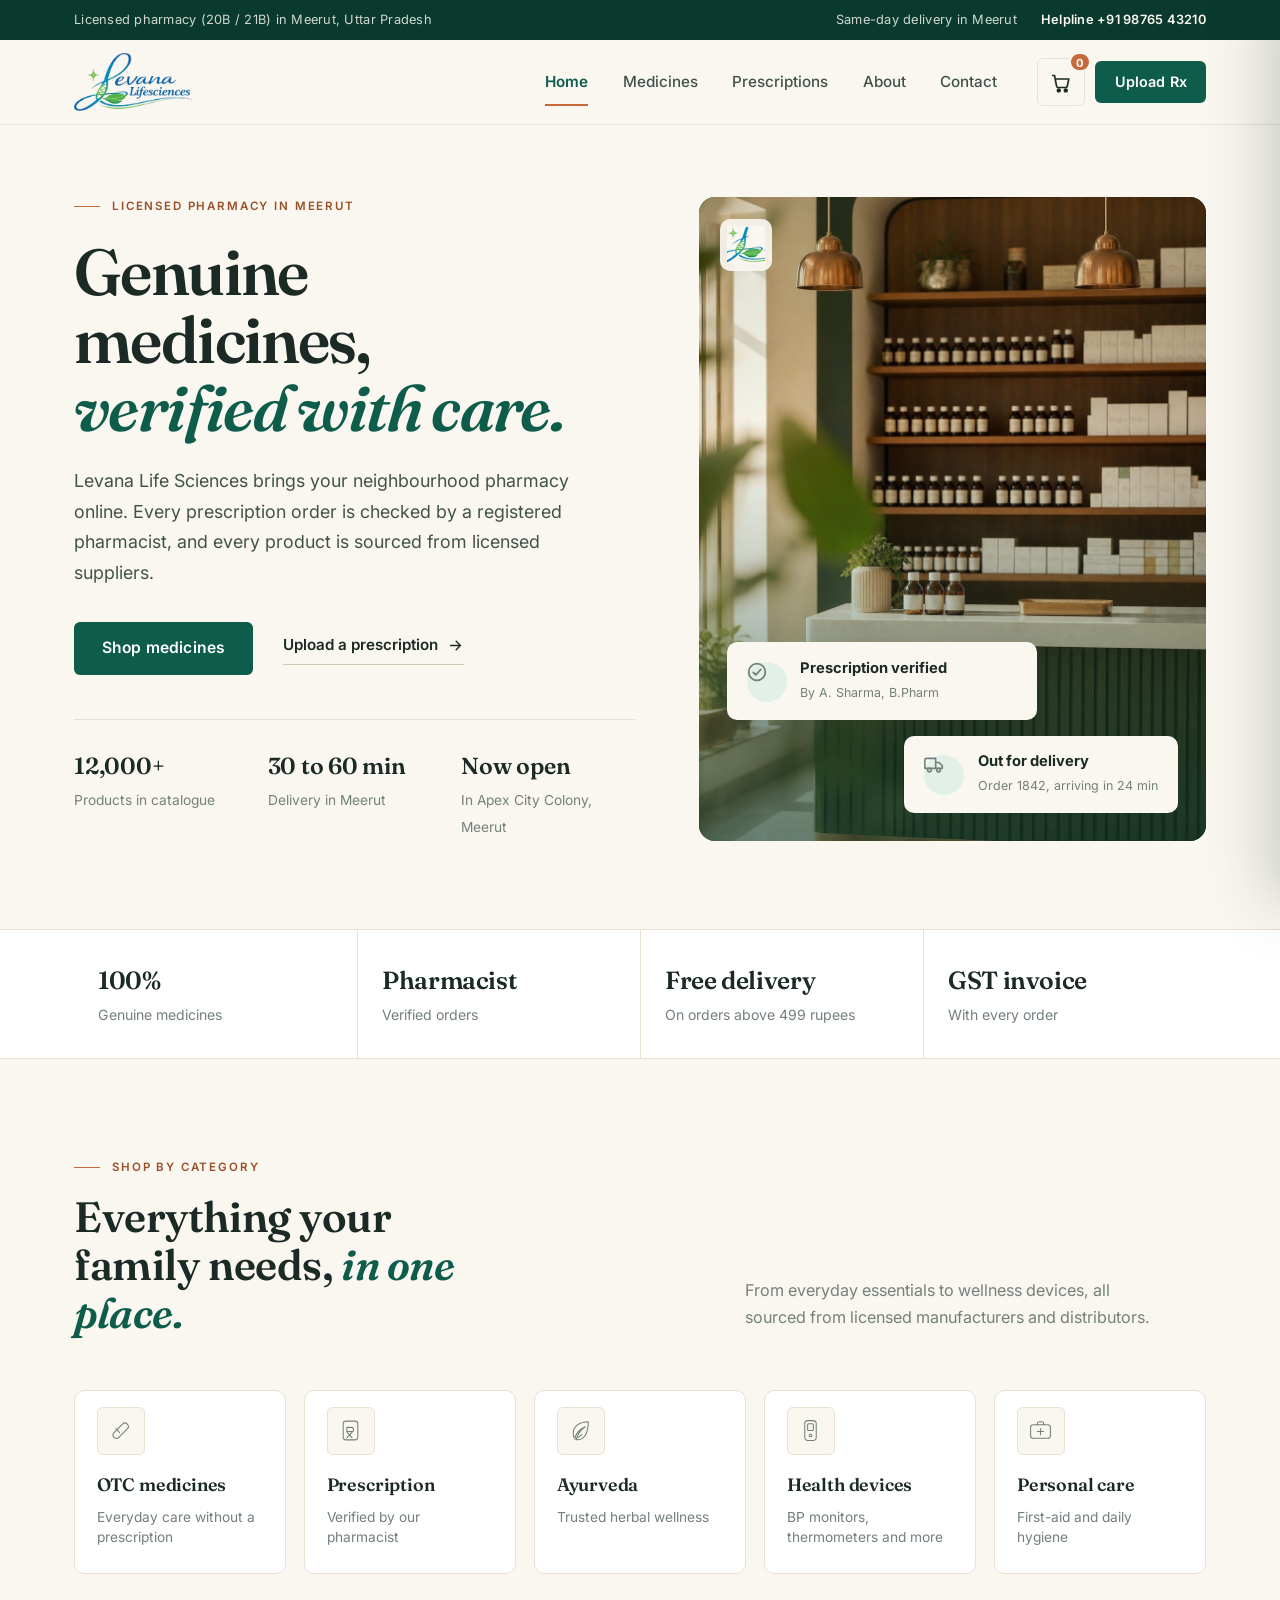
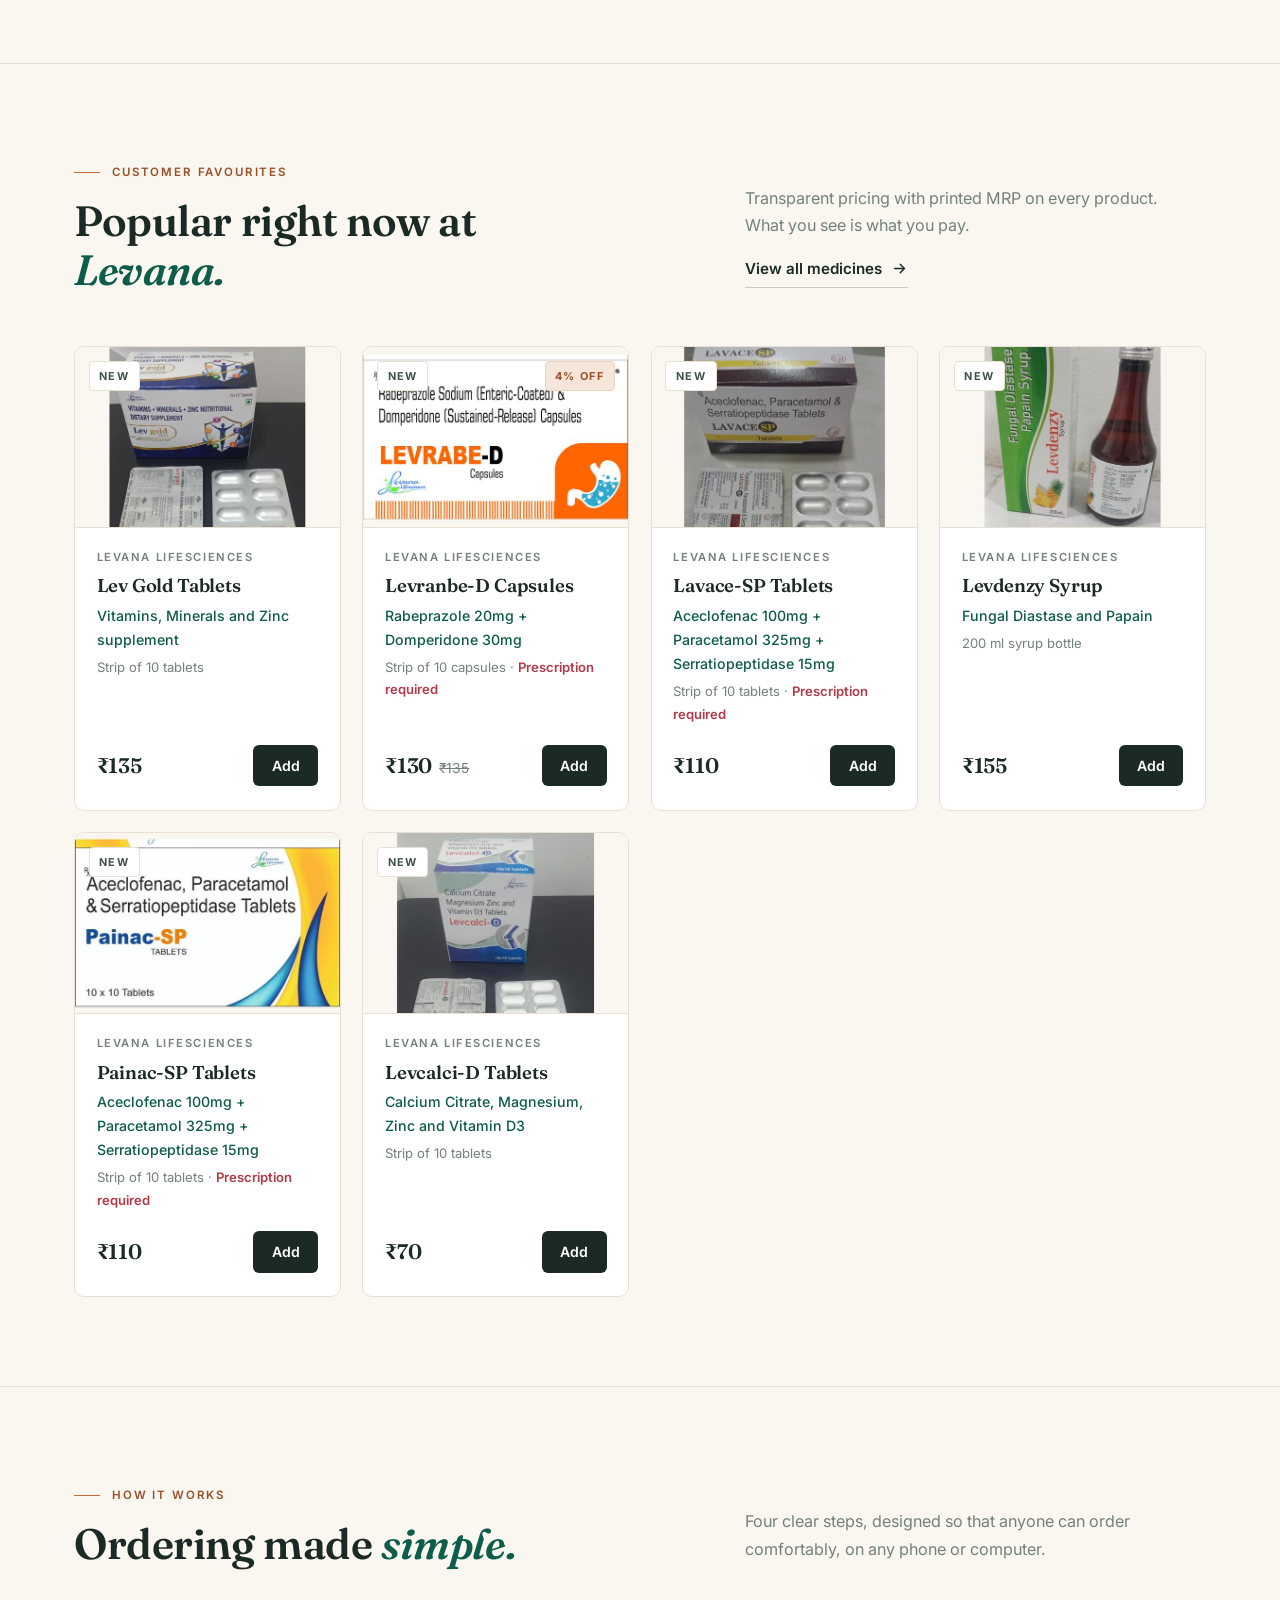
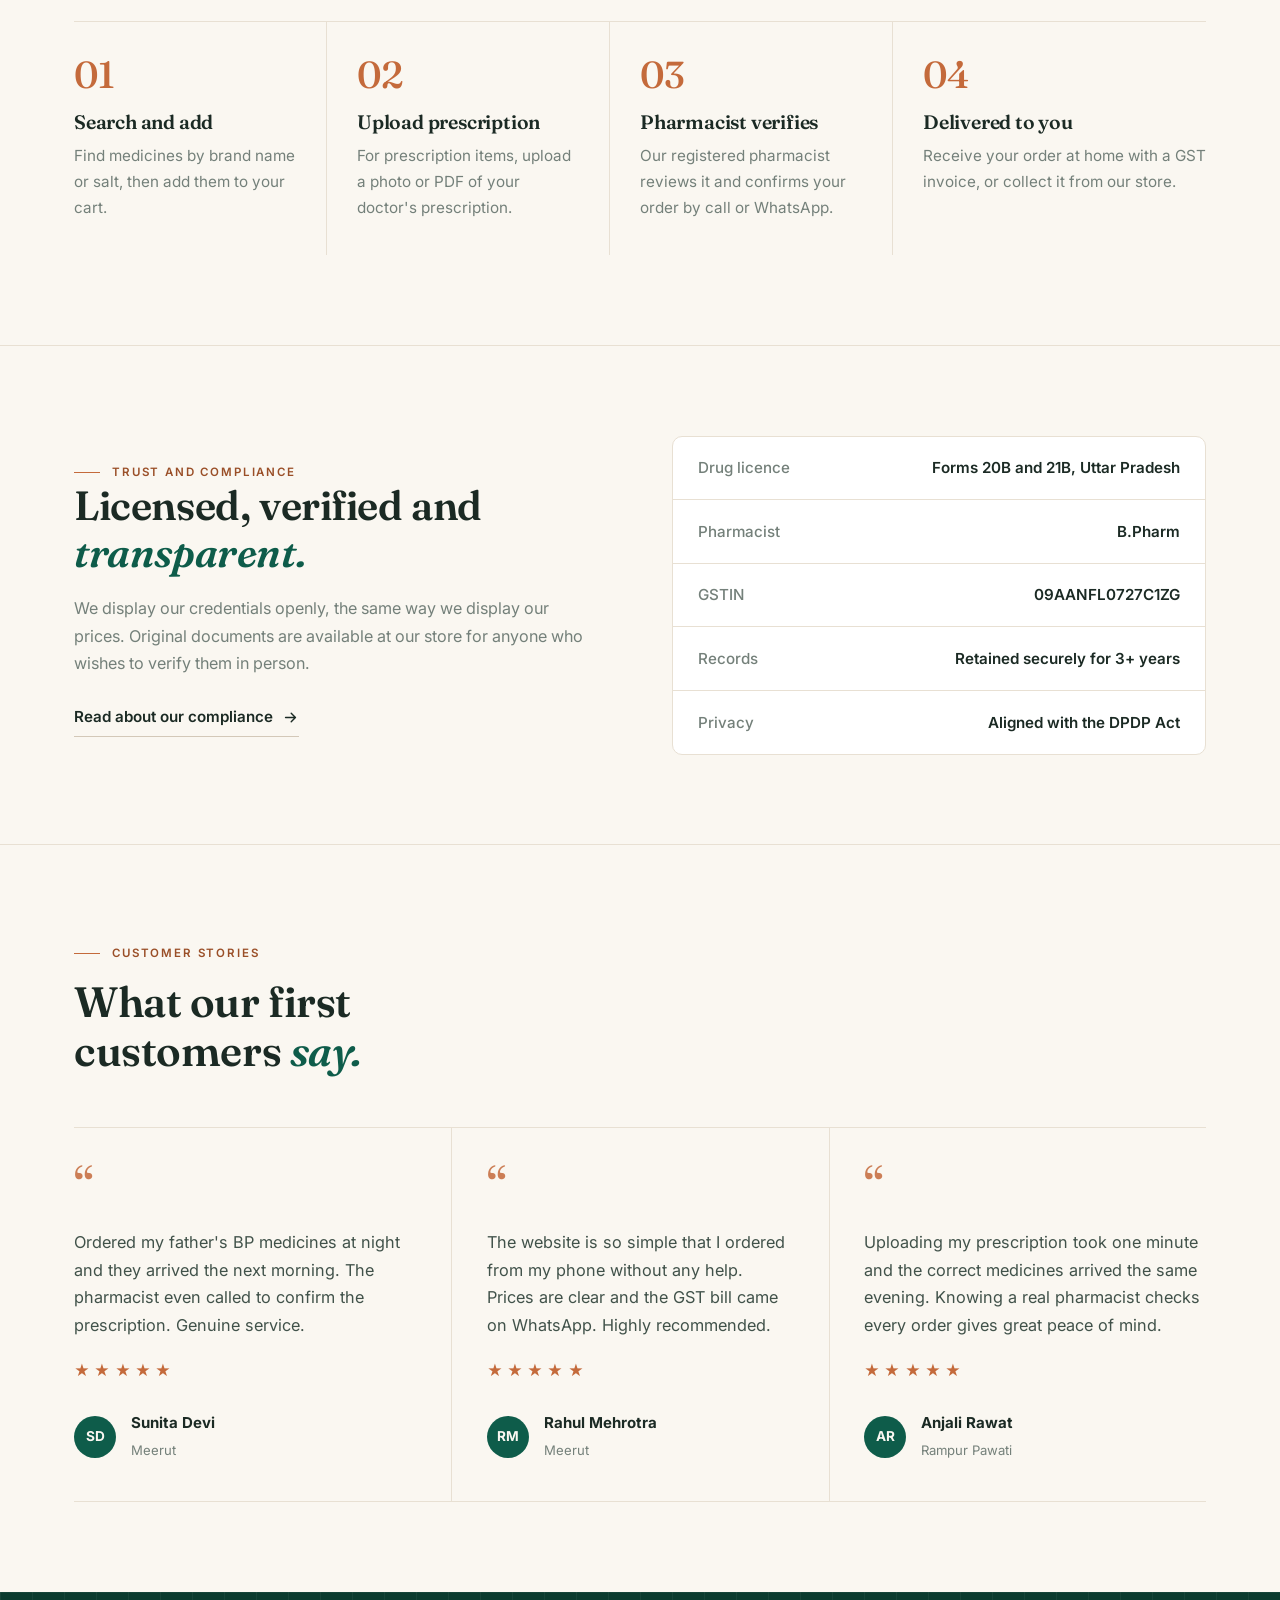
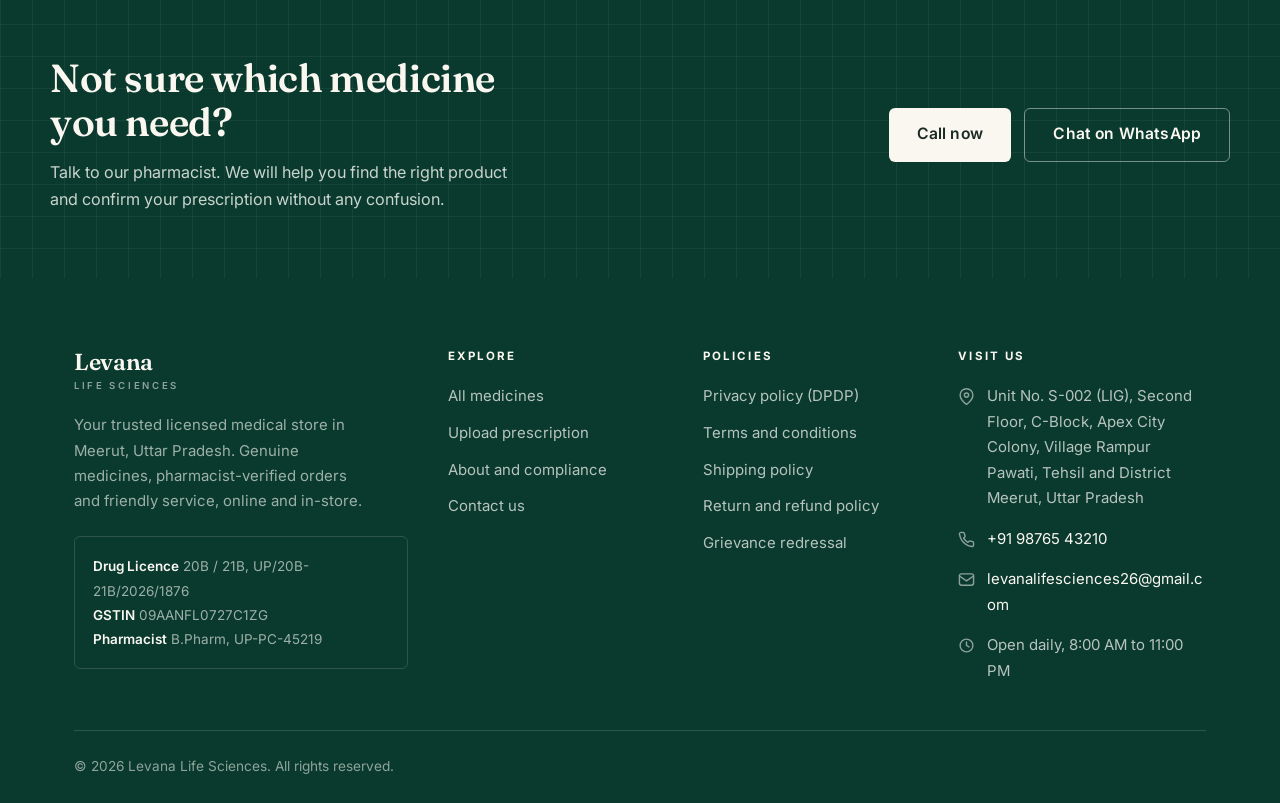
==== commit d6d3b746: "Remove pharmacist name from site Co-authored-by: Copilot <223556219+Copilot@users.noreply.github.com" ====
--- a/medical-store/index.html
+++ b/medical-store/index.html
@@ -2740,7 +2740,7 @@
 </div>
 <dl class="spec-rows">
 <div class="spec-row"><dt>Drug licence</dt><dd>Forms 20B and 21B, Uttar Pradesh</dd></div>
-<div class="spec-row"><dt>Pharmacist</dt><dd>Mr. Amit Sharma, B.Pharm</dd></div>
+<div class="spec-row"><dt>Pharmacist</dt><dd>B.Pharm</dd></div>
 <div class="spec-row"><dt>GSTIN</dt><dd>09AANFL0727C1ZG</dd></div>
 <div class="spec-row"><dt>Records</dt><dd>Retained securely for 3+ years</dd></div>
 <div class="spec-row"><dt>Privacy</dt><dd>Aligned with the DPDP Act</dd></div>
@@ -2783,7 +2783,7 @@
 <span class="brand__name">Levana</span>
 <span class="brand__sub">Life Sciences</span>
 <p>Your trusted licensed medical store in Meerut, Uttar Pradesh. Genuine medicines, pharmacist-verified orders and friendly service, online and in-store.</p>
-<div class="footer-legal"><strong>Drug Licence</strong> 20B / 21B, UP/20B-21B/2026/1876<br><strong>GSTIN</strong> 09AANFL0727C1ZG<br><strong>Pharmacist</strong> Mr. Amit Sharma, B.Pharm, UP-PC-45219</div>
+<div class="footer-legal"><strong>Drug Licence</strong> 20B / 21B, UP/20B-21B/2026/1876<br><strong>GSTIN</strong> 09AANFL0727C1ZG<br><strong>Pharmacist</strong> B.Pharm, UP-PC-45219</div>
 </div>
 <div>
 <h4>Explore</h4>
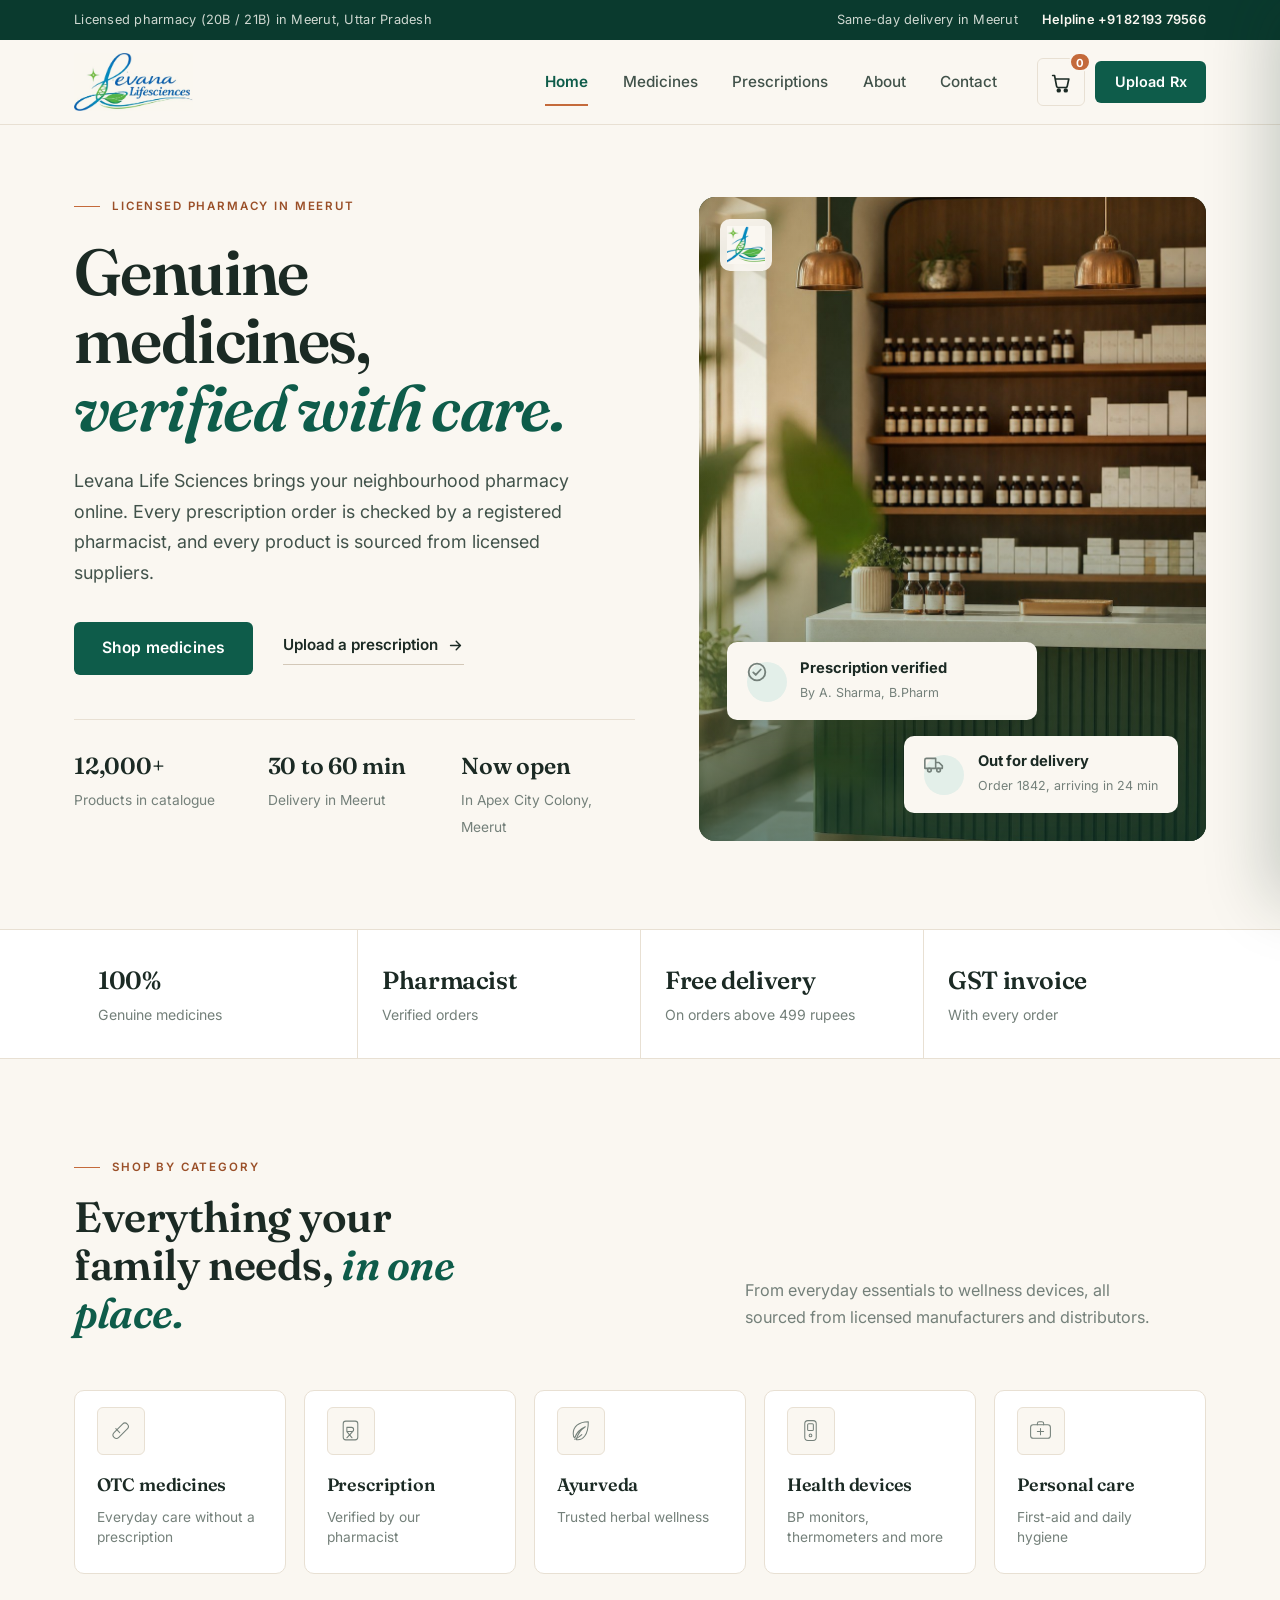
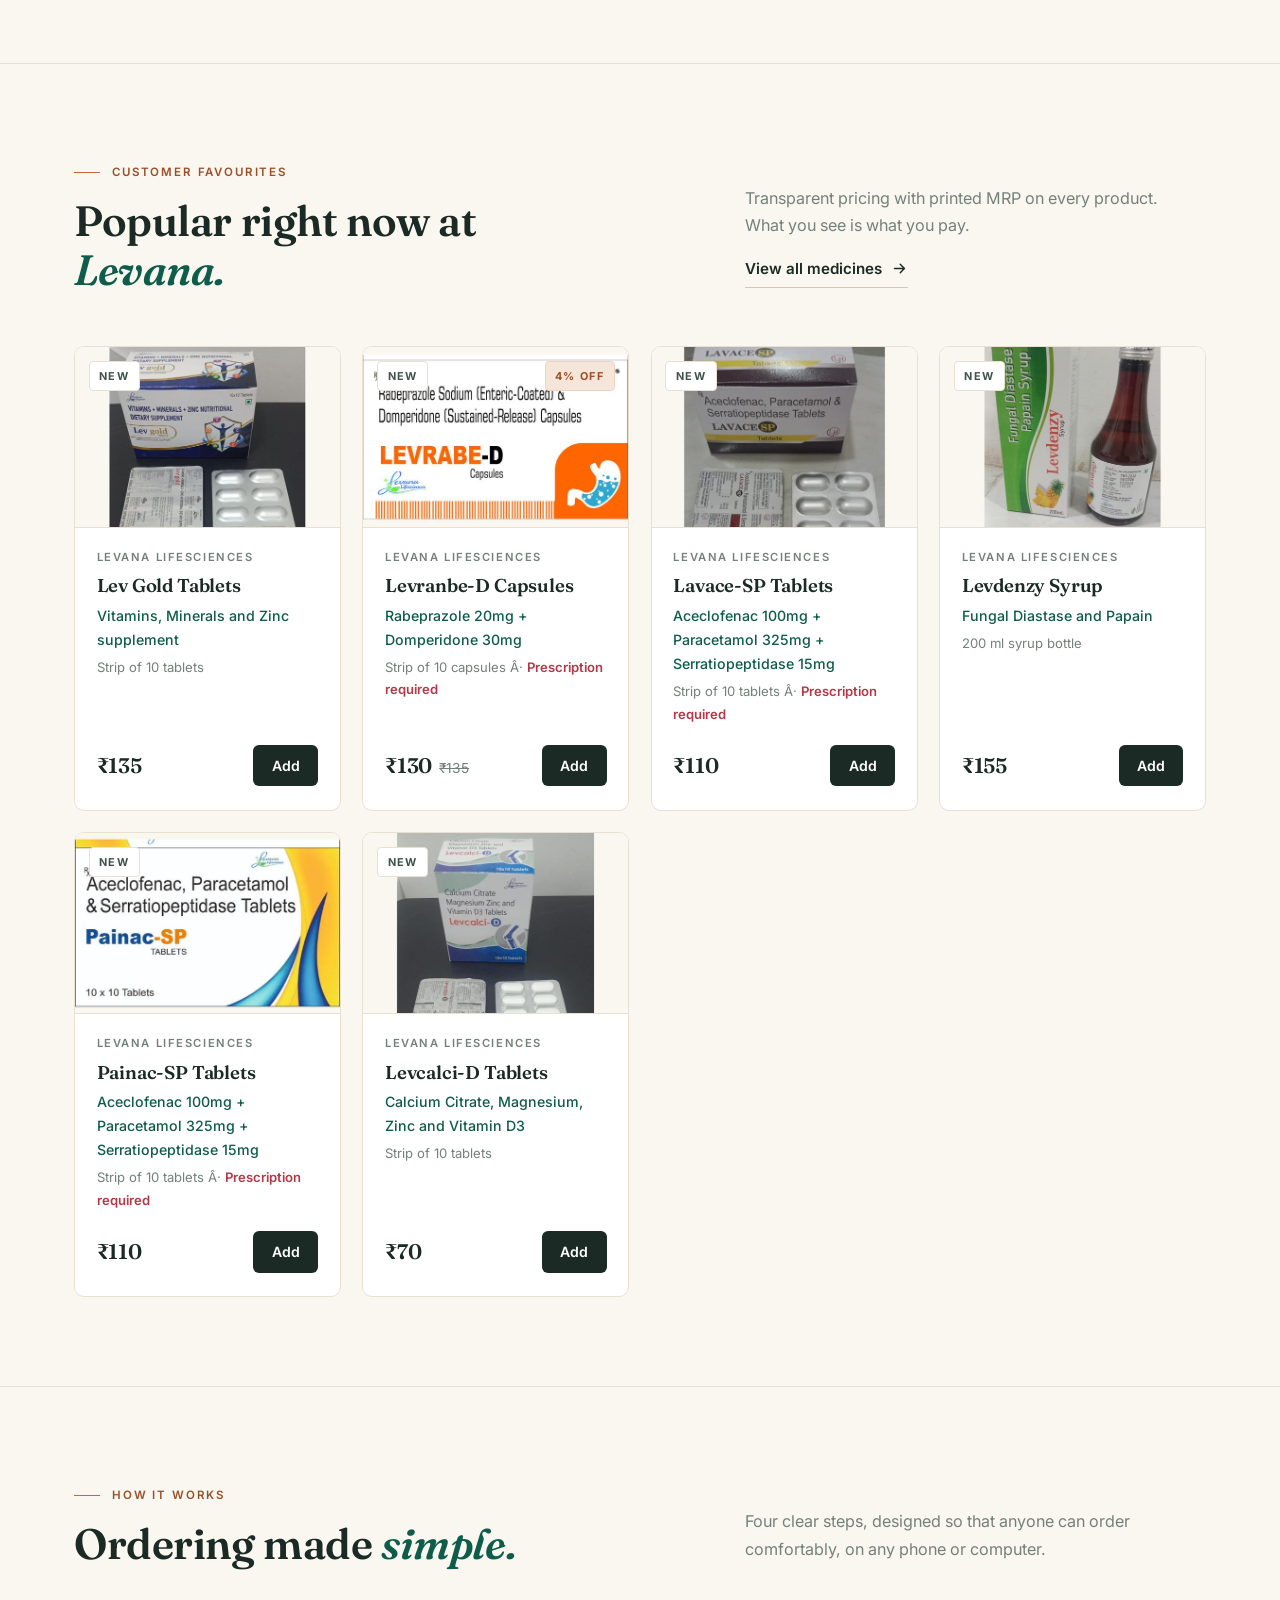
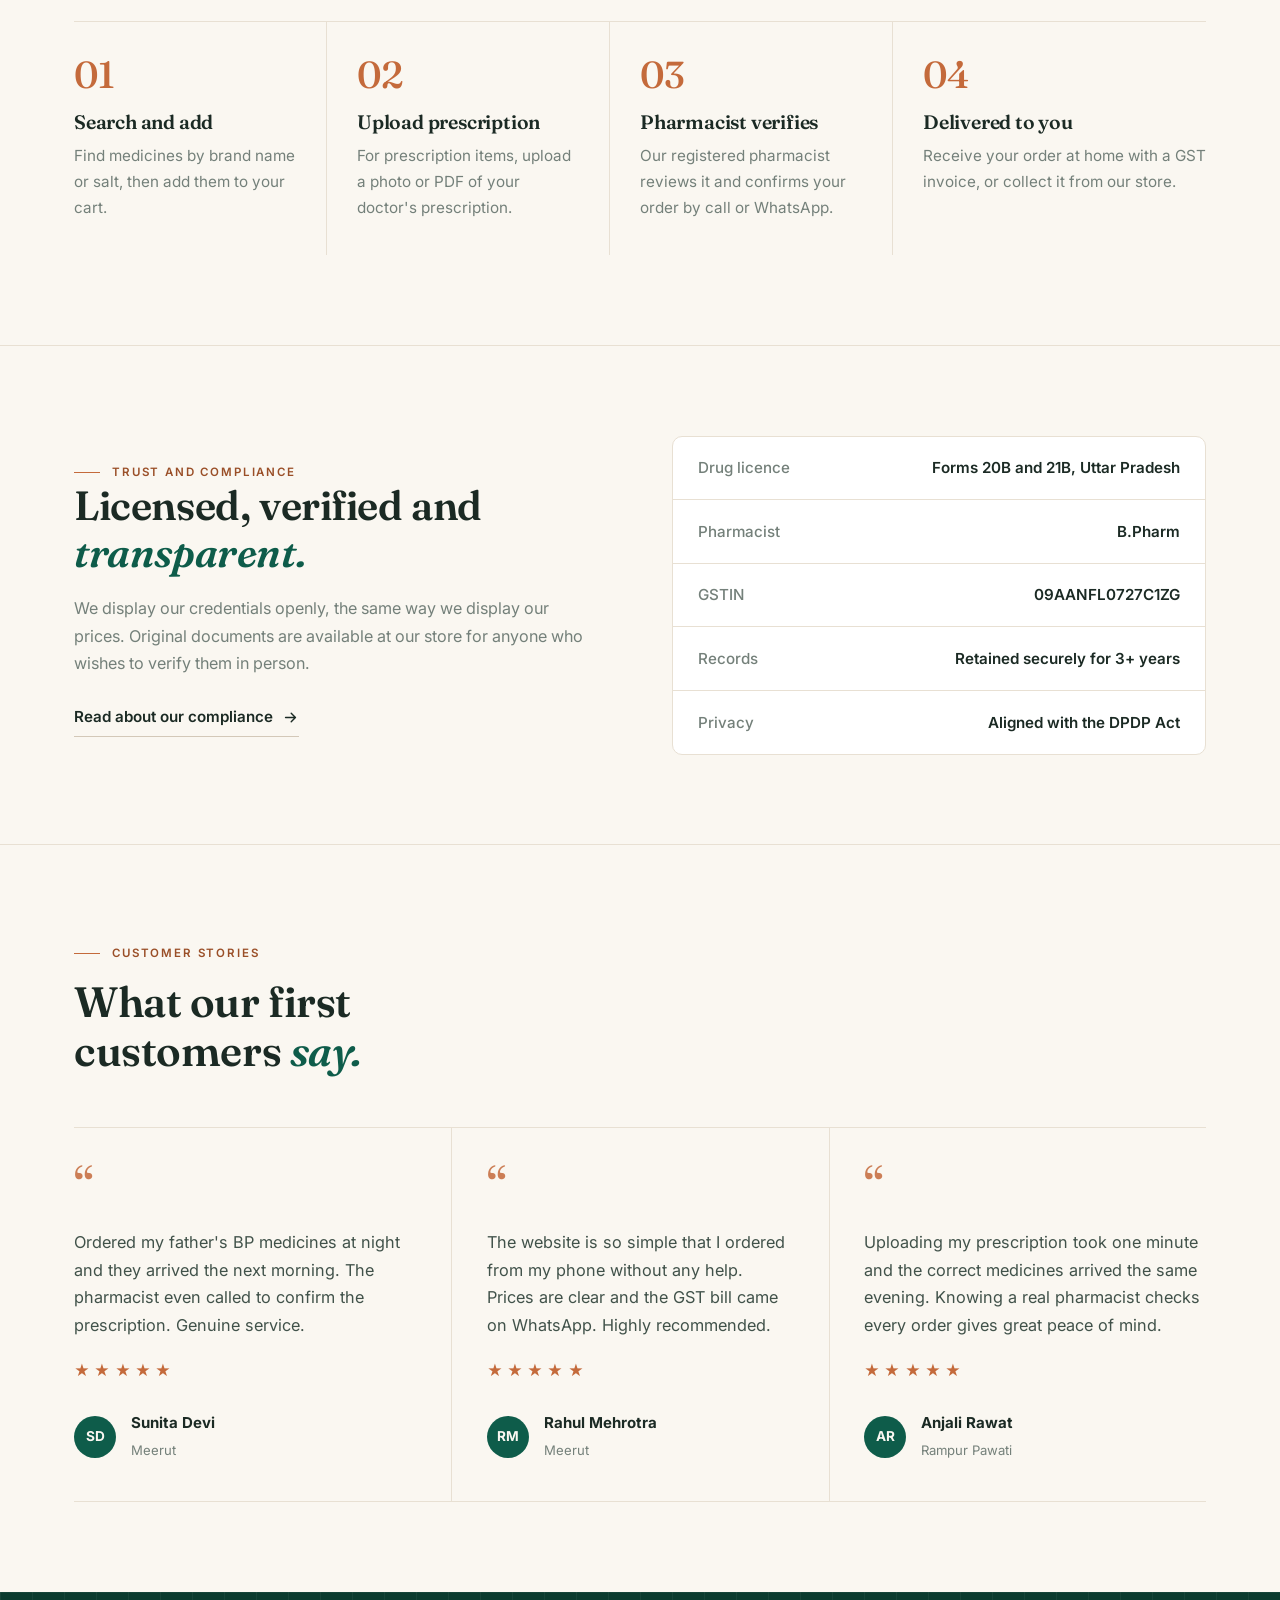
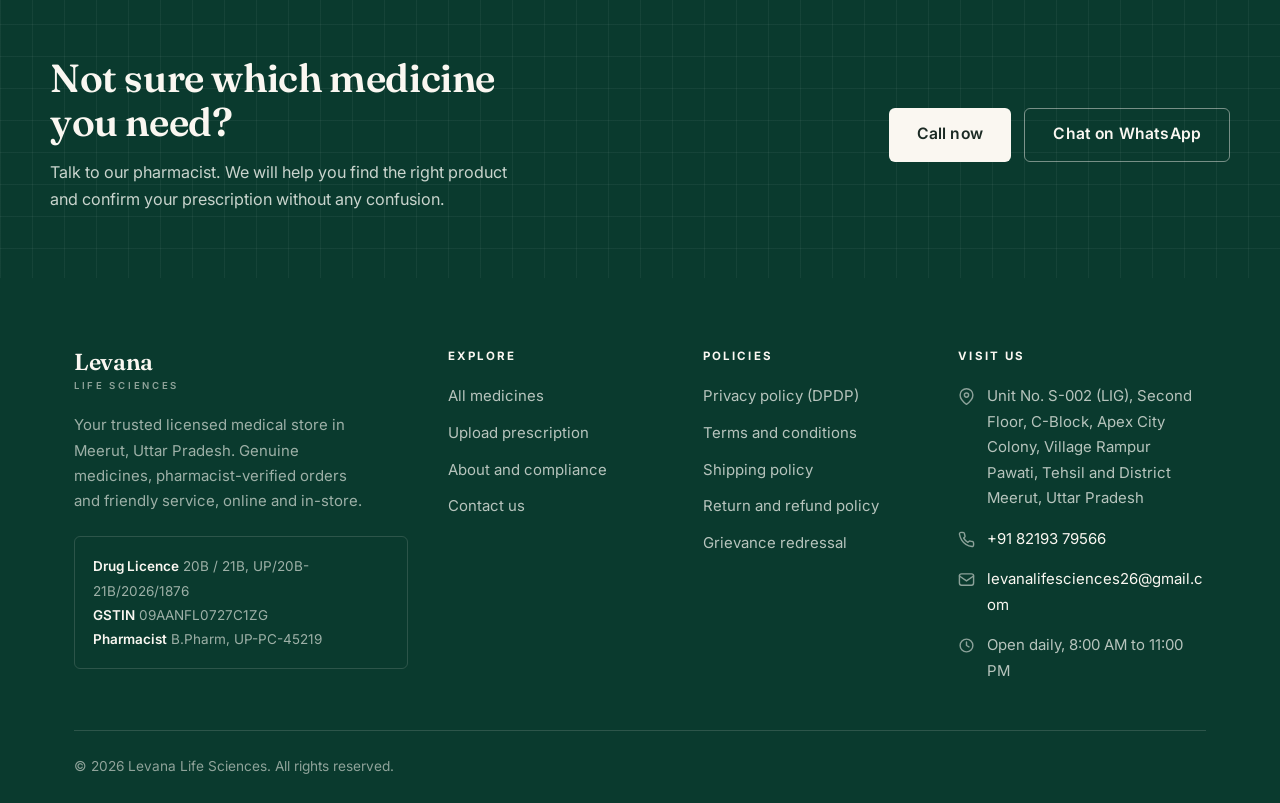
==== commit 746fceee: "Update public team contacts Co-authored-by: Copilot <223556219+Copilot@users.noreply.github.com>" ====
--- a/medical-store/index.html
+++ b/medical-store/index.html
@@ -2610,7 +2610,7 @@
 <span>Licensed pharmacy (20B / 21B) in Meerut, Uttar Pradesh</span>
 <div class="announce__right">
 <span>Same-day delivery in Meerut</span>
-<a href="tel:+919876543210">Helpline +91 98765 43210</a>
+<a href="tel:+918219379566">Helpline +91 82193 79566</a>
 </div>
 </div>
 </div>
@@ -2710,7 +2710,7 @@
 </div>
 </div>
 <div class="product-grid" id="product-grid" data-limit="6"></div>
-<div class="empty-state" id="empty-state" hidden><strong>No medicines found</strong><p>Call us at <a href="tel:+919876543210">+91 98765 43210</a> and we will arrange it for you.</p></div>
+<div class="empty-state" id="empty-state" hidden><strong>No medicines found</strong><p>Call us at <a href="tel:+918219379566">+91 82193 79566</a> and we will arrange it for you.</p></div>
 </div>
 </section>
 <section class="section section--flush" aria-labelledby="how-title">
@@ -2769,8 +2769,8 @@
 <p>Talk to our pharmacist. We will help you find the right product and confirm your prescription without any confusion.</p>
 </div>
 <div class="cta-band__actions">
-<a class="btn btn--light" href="tel:+919876543210">Call now</a>
-<a class="btn btn--outline-light" href="https://wa.me/919876543210" target="_blank" rel="noopener">Chat on WhatsApp</a>
+<a class="btn btn--light" href="tel:+918219379566">Call now</a>
+<a class="btn btn--outline-light" href="https://wa.me/918219379566" target="_blank" rel="noopener">Chat on WhatsApp</a>
 </div>
 </div>
 </section>
@@ -2808,7 +2808,7 @@
 <h4>Visit us</h4>
 <ul class="footer-contact">
 <li><svg xmlns="http://www.w3.org/2000/svg" viewBox="0 0 24 24" fill="none" stroke="currentColor" stroke-width="2" stroke-linecap="round" stroke-linejoin="round" width="24" height="24"><path d="M21 10c0 7-9 13-9 13s-9-6-9-13a9 9 0 0118 0z"/><circle cx="12" cy="10" r="3"/></svg><span>Unit No. S-002 (LIG), Second Floor, C-Block, Apex City Colony, Village Rampur Pawati, Tehsil and District Meerut, Uttar Pradesh</span></li>
-<li><svg xmlns="http://www.w3.org/2000/svg" viewBox="0 0 24 24" fill="none" stroke="currentColor" stroke-width="2" stroke-linecap="round" stroke-linejoin="round" width="24" height="24"><path d="M22 16.9v3a2 2 0 01-2.2 2 19.8 19.8 0 01-8.6-3.1 19.5 19.5 0 01-6-6A19.8 19.8 0 012.1 4.2 2 2 0 014.1 2h3a2 2 0 012 1.7c.1 1 .4 2 .7 2.9a2 2 0 01-.5 2.1L8 10a16 16 0 006 6l1.3-1.3a2 2 0 012.1-.5c.9.3 1.9.6 2.9.7a2 2 0 011.7 2z"/></svg><span><a href="tel:+919876543210">+91 98765 43210</a></span></li>
+<li><svg xmlns="http://www.w3.org/2000/svg" viewBox="0 0 24 24" fill="none" stroke="currentColor" stroke-width="2" stroke-linecap="round" stroke-linejoin="round" width="24" height="24"><path d="M22 16.9v3a2 2 0 01-2.2 2 19.8 19.8 0 01-8.6-3.1 19.5 19.5 0 01-6-6A19.8 19.8 0 012.1 4.2 2 2 0 014.1 2h3a2 2 0 012 1.7c.1 1 .4 2 .7 2.9a2 2 0 01-.5 2.1L8 10a16 16 0 006 6l1.3-1.3a2 2 0 012.1-.5c.9.3 1.9.6 2.9.7a2 2 0 011.7 2z"/></svg><span><a href="tel:+918219379566">+91 82193 79566</a></span></li>
 <li><svg xmlns="http://www.w3.org/2000/svg" viewBox="0 0 24 24" fill="none" stroke="currentColor" stroke-width="2" stroke-linecap="round" stroke-linejoin="round" width="24" height="24"><rect x="2" y="4" width="20" height="16" rx="3"/><path d="M2 7l10 7 10-7"/></svg><span><a href="mailto:levanalifesciences26@gmail.com">levanalifesciences26@gmail.com</a></span></li>
 <li><svg xmlns="http://www.w3.org/2000/svg" viewBox="0 0 24 24" fill="none" stroke="currentColor" stroke-width="2" stroke-linecap="round" stroke-linejoin="round" width="24" height="24"><circle cx="12" cy="12" r="9"/><path d="M12 7v5l3.5 2"/></svg><span>Open daily, 8:00 AM to 11:00 PM</span></li>
 </ul>
@@ -3029,7 +3029,7 @@
         '<p class="product-card__company">' + p.company + "</p>" +
         '<h3 class="product-card__name">' + p.name + "</h3>" +
         '<p class="product-card__salt">' + p.salt + "</p>" +
-        '<p class="product-card__pack">' + p.pack + (p.rx ? ' · <span class="rx-mark">Prescription required</span>' : "") + "</p>" +
+        '<p class="product-card__pack">' + p.pack + (p.rx ? ' Â· <span class="rx-mark">Prescription required</span>' : "") + "</p>" +
         '<div class="product-card__foot">' +
           '<p class="price"><strong>' + fmt(p.price) + "</strong>" + (p.mrp > p.price ? "<s>" + fmt(p.mrp) + "</s>" : "") + "</p>" +
           '<button class="btn-add js-add" data-id="' + p.id + '"' + (inCart ? " disabled" : "") + ">" +
@@ -3124,7 +3124,7 @@
           '<div class="cart-item__thumb">' + icon(p.icon) + "</div>" +
           '<div class="cart-item__info">' +
             '<p class="cart-item__name">' + p.name + "</p>" +
-            '<p class="cart-item__price">' + fmt(p.price) + (p.rx ? " · Prescription item" : "") + "</p>" +
+            '<p class="cart-item__price">' + fmt(p.price) + (p.rx ? " Â· Prescription item" : "") + "</p>" +
             '<div class="qty" role="group" aria-label="Quantity for ' + p.name + '">' +
               '<button class="js-qty" data-id="' + p.id + '" data-delta="-1" aria-label="Decrease quantity">-</button>' +
               "<span>" + c.qty + "</span>" +
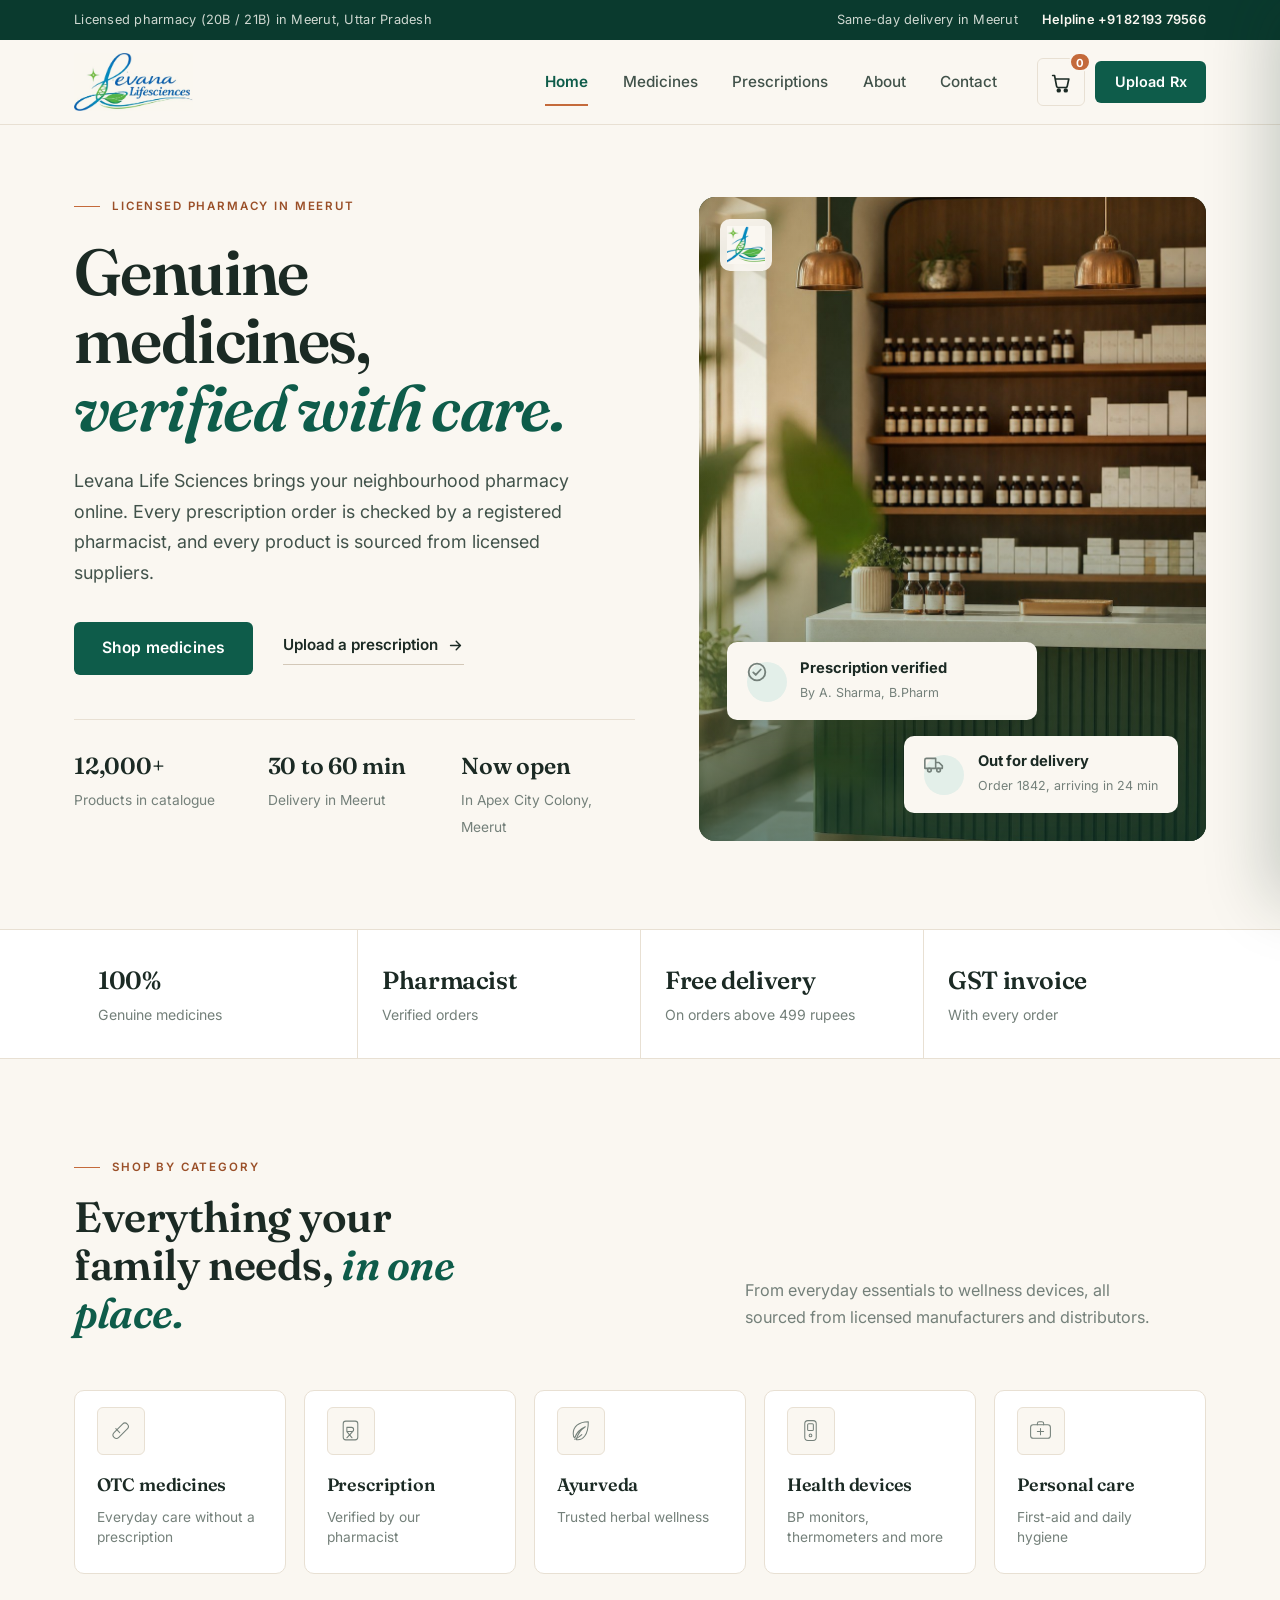
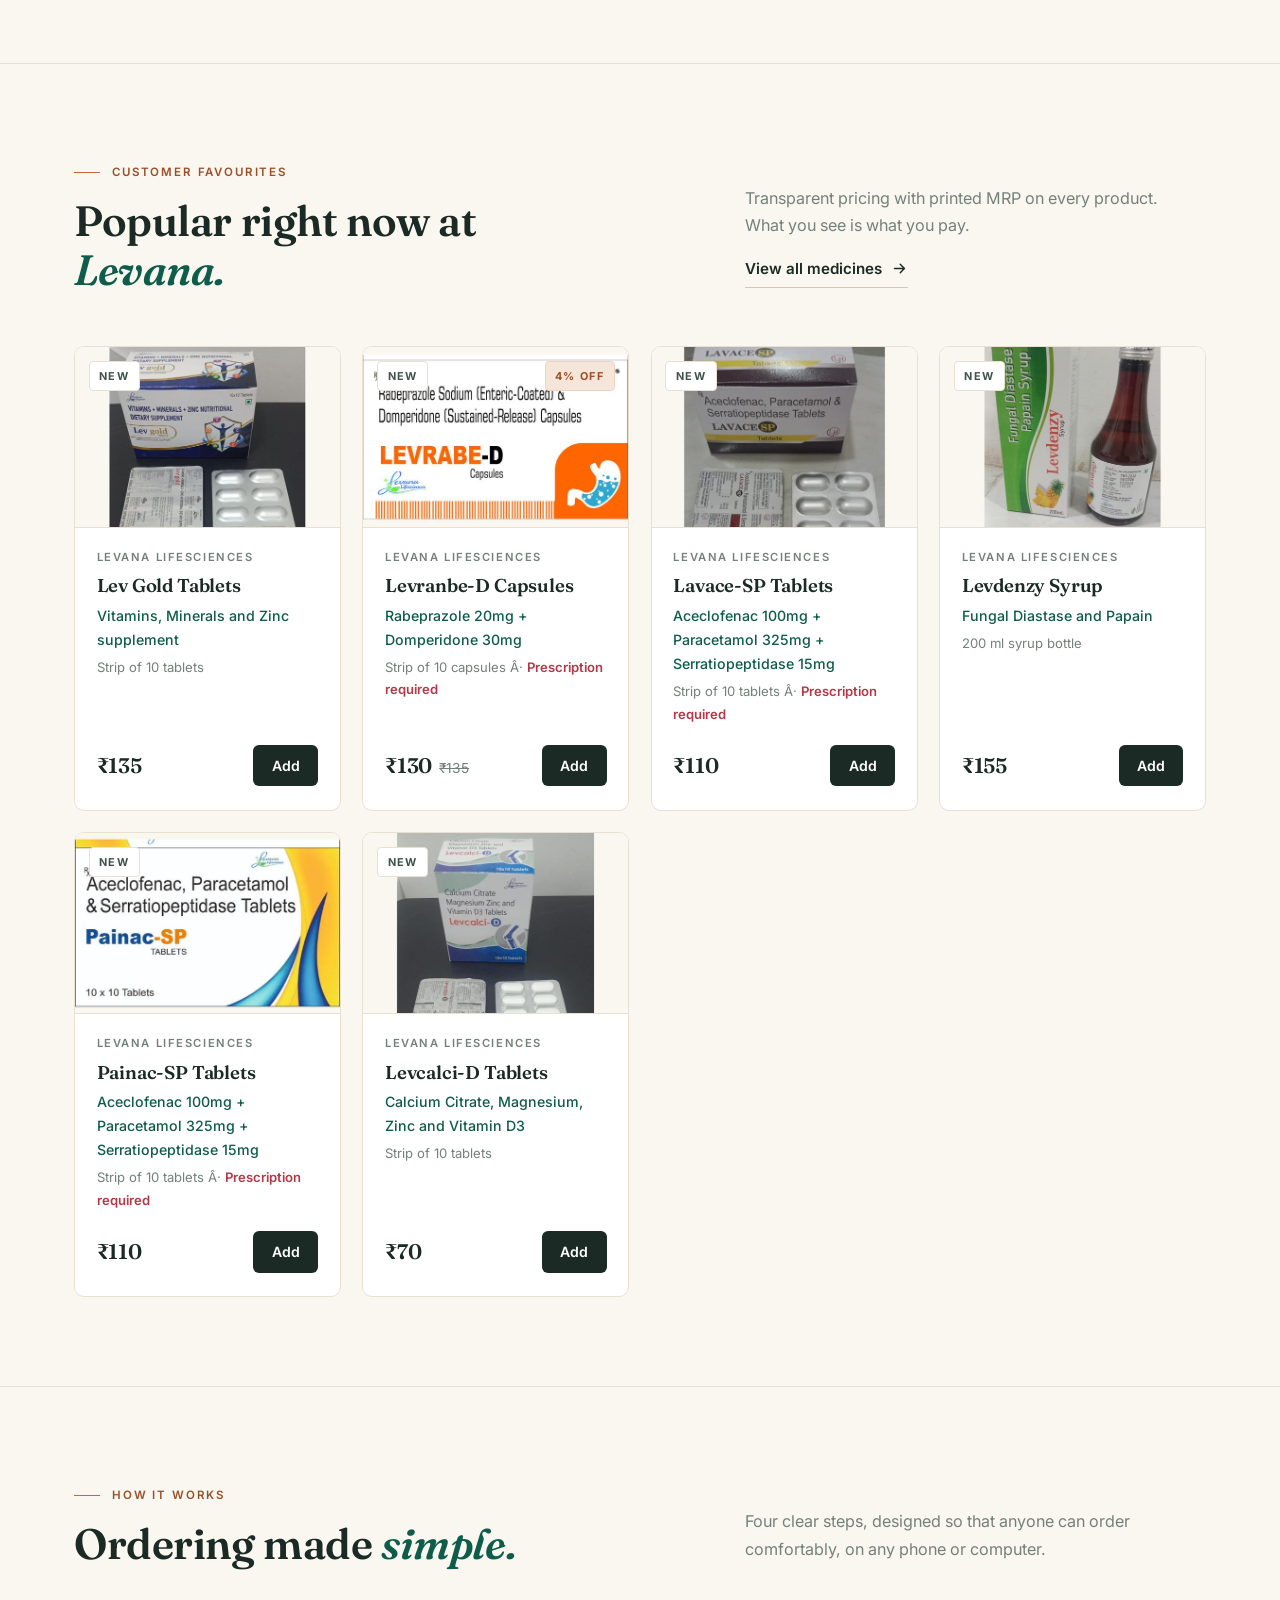
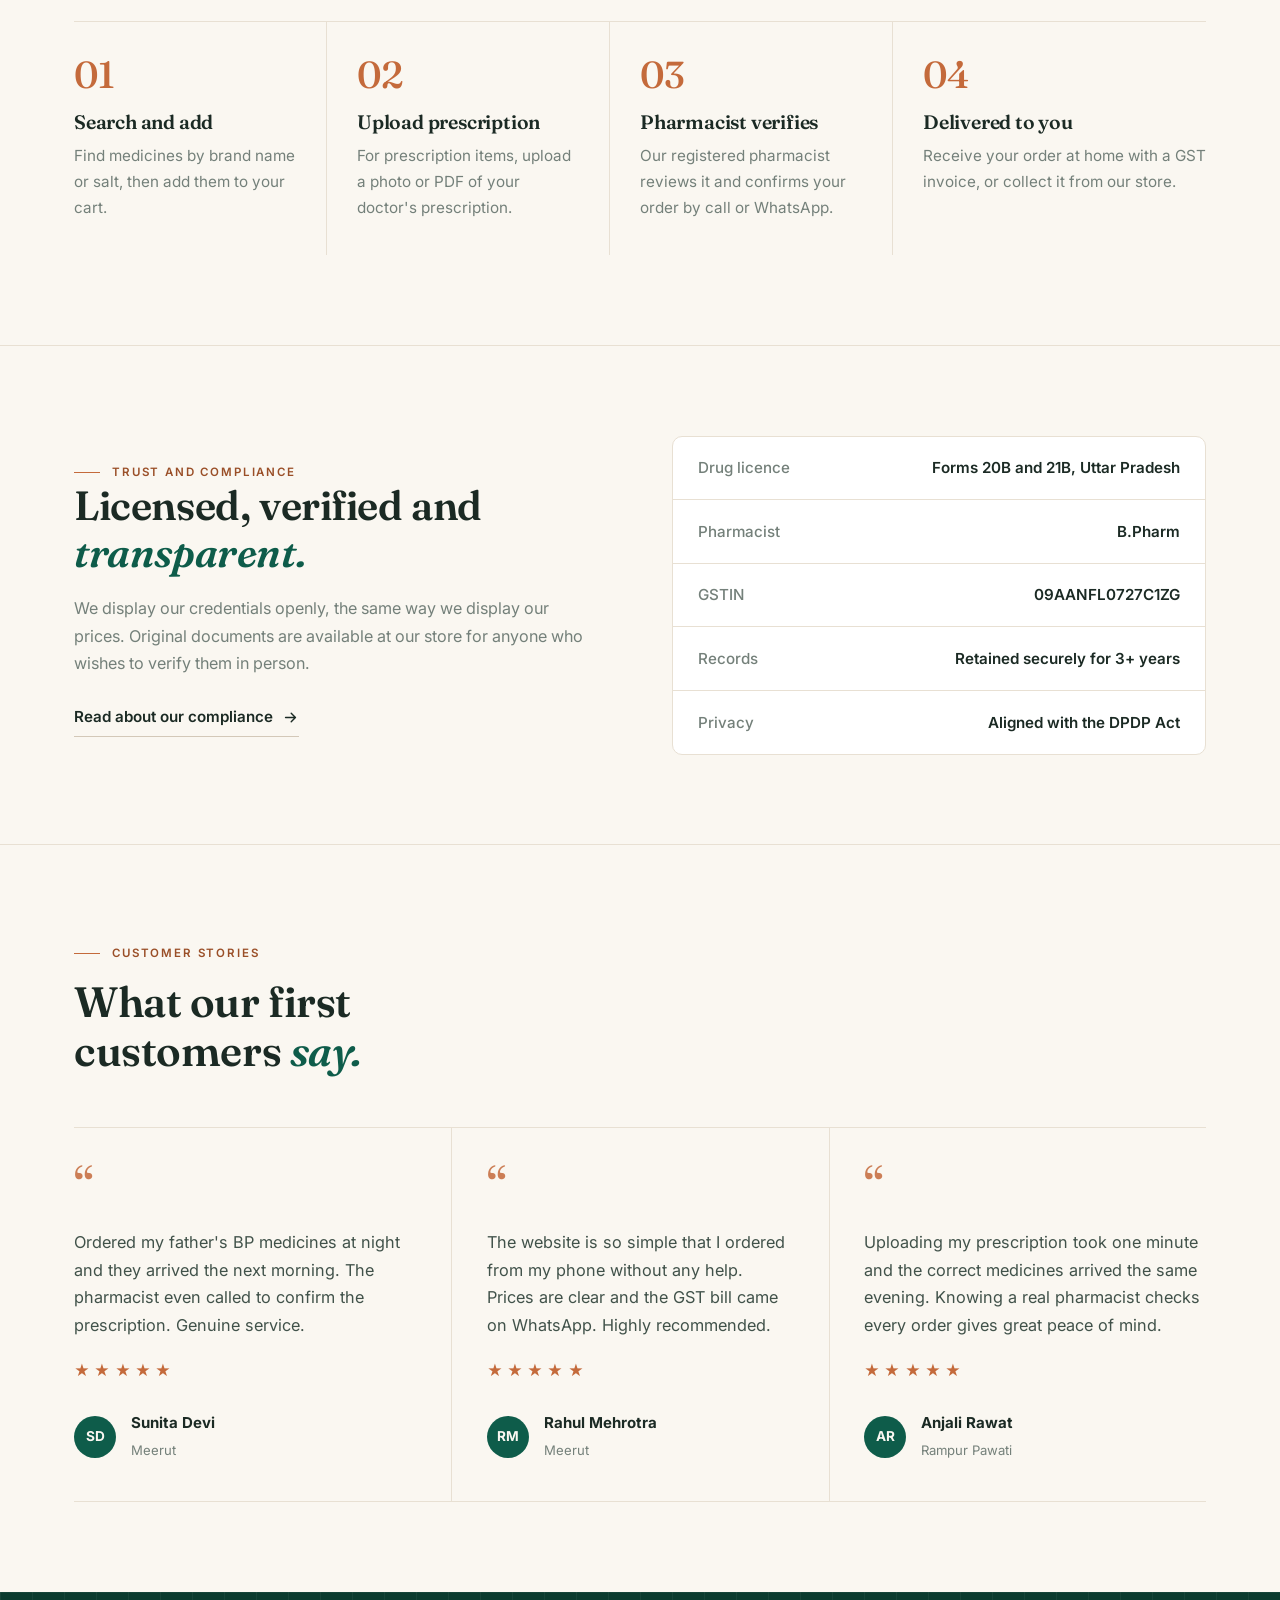
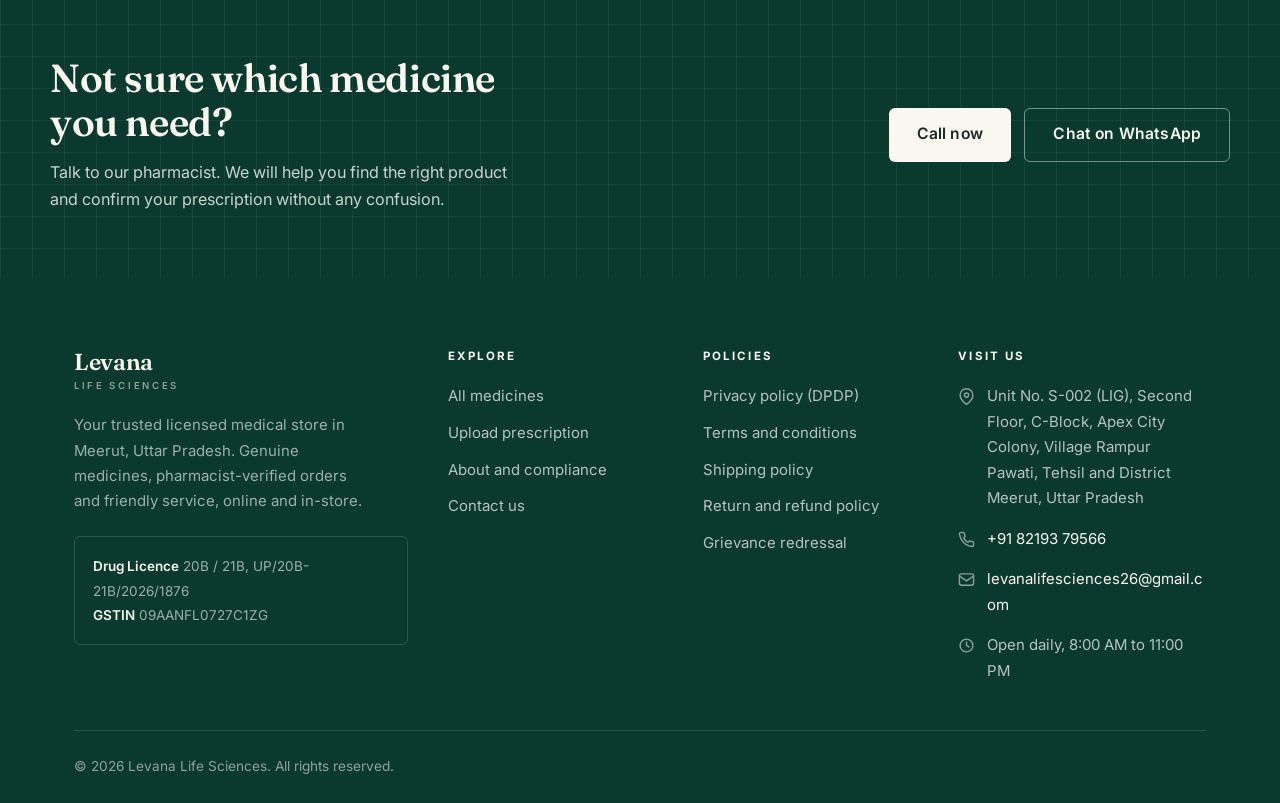
==== commit e545f311: "Remove pharmacist credential from footer Co-authored-by: Copilot <223556219+Copilot@users.noreply.gi" ====
--- a/medical-store/index.html
+++ b/medical-store/index.html
@@ -2783,7 +2783,7 @@
 <span class="brand__name">Levana</span>
 <span class="brand__sub">Life Sciences</span>
 <p>Your trusted licensed medical store in Meerut, Uttar Pradesh. Genuine medicines, pharmacist-verified orders and friendly service, online and in-store.</p>
-<div class="footer-legal"><strong>Drug Licence</strong> 20B / 21B, UP/20B-21B/2026/1876<br><strong>GSTIN</strong> 09AANFL0727C1ZG<br><strong>Pharmacist</strong> B.Pharm, UP-PC-45219</div>
+<div class="footer-legal"><strong>Drug Licence</strong> 20B / 21B, UP/20B-21B/2026/1876<br><strong>GSTIN</strong> 09AANFL0727C1ZG</div>
 </div>
 <div>
 <h4>Explore</h4>
